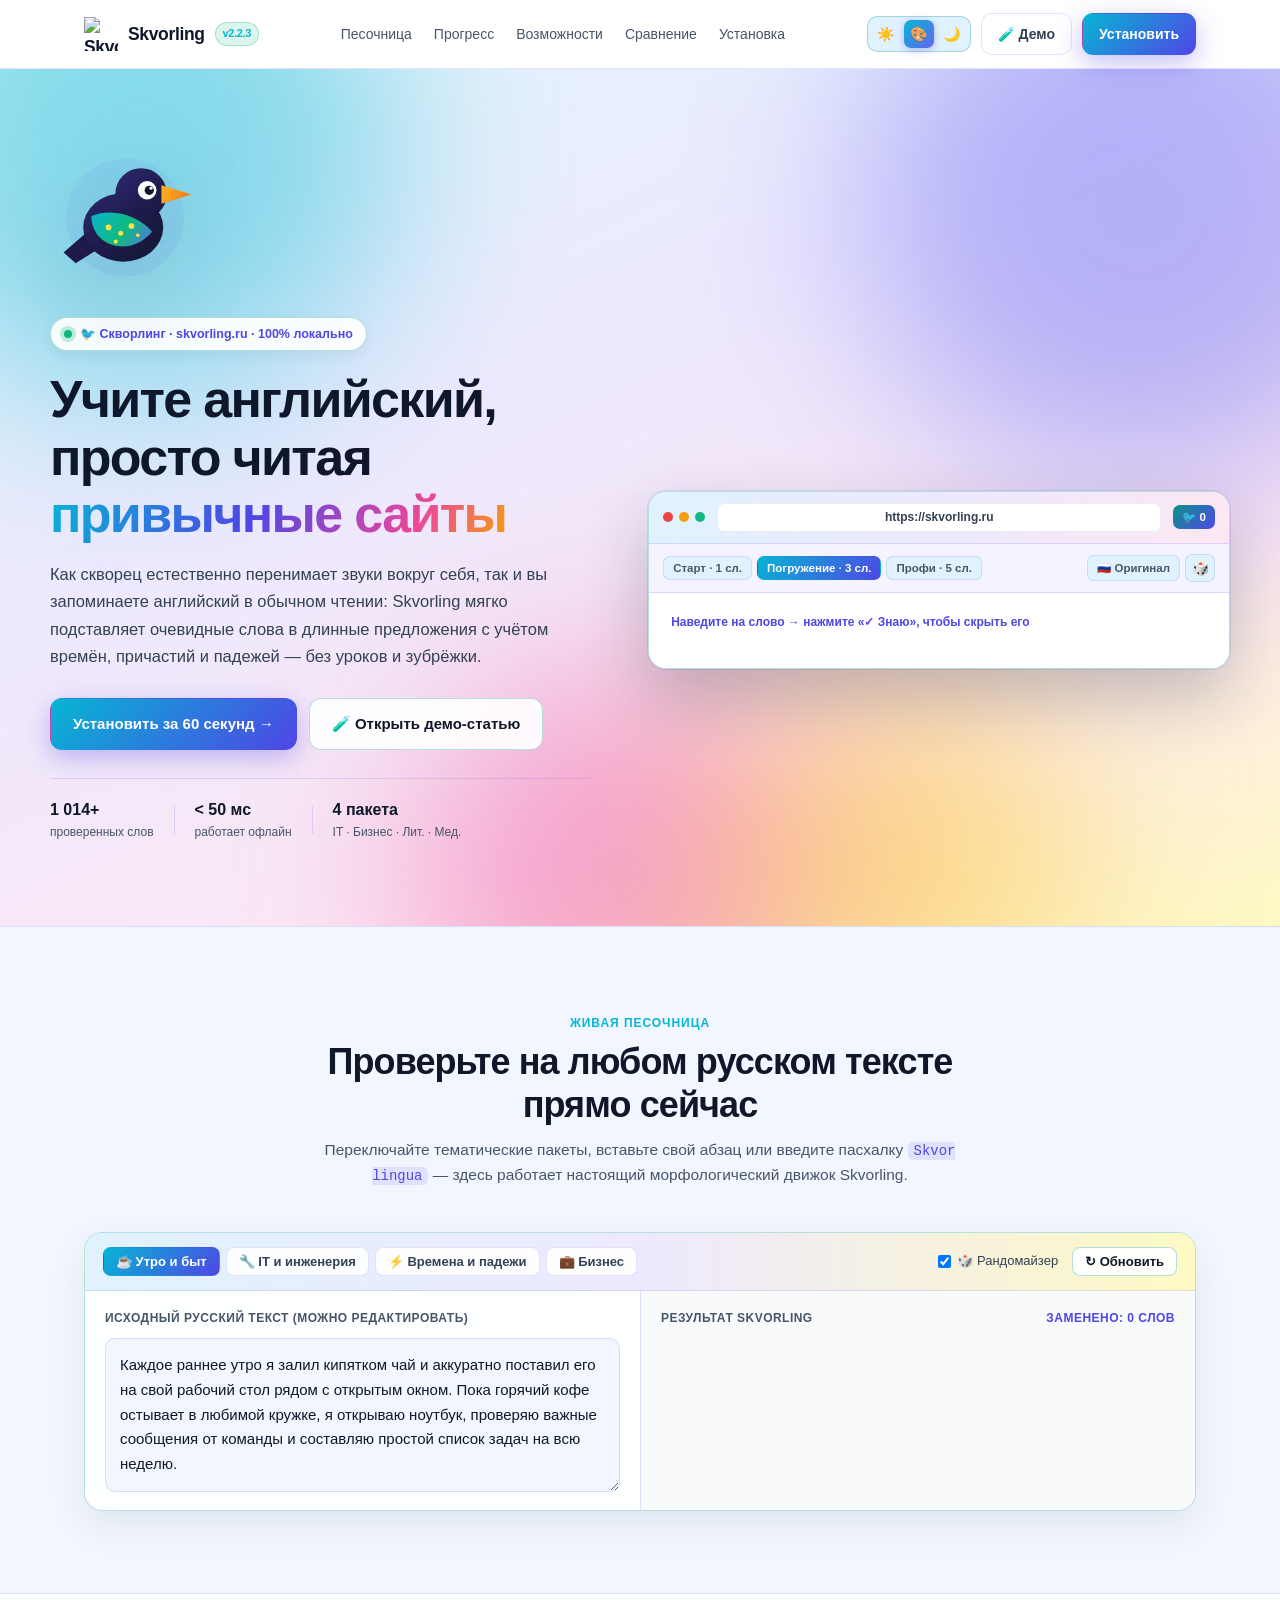
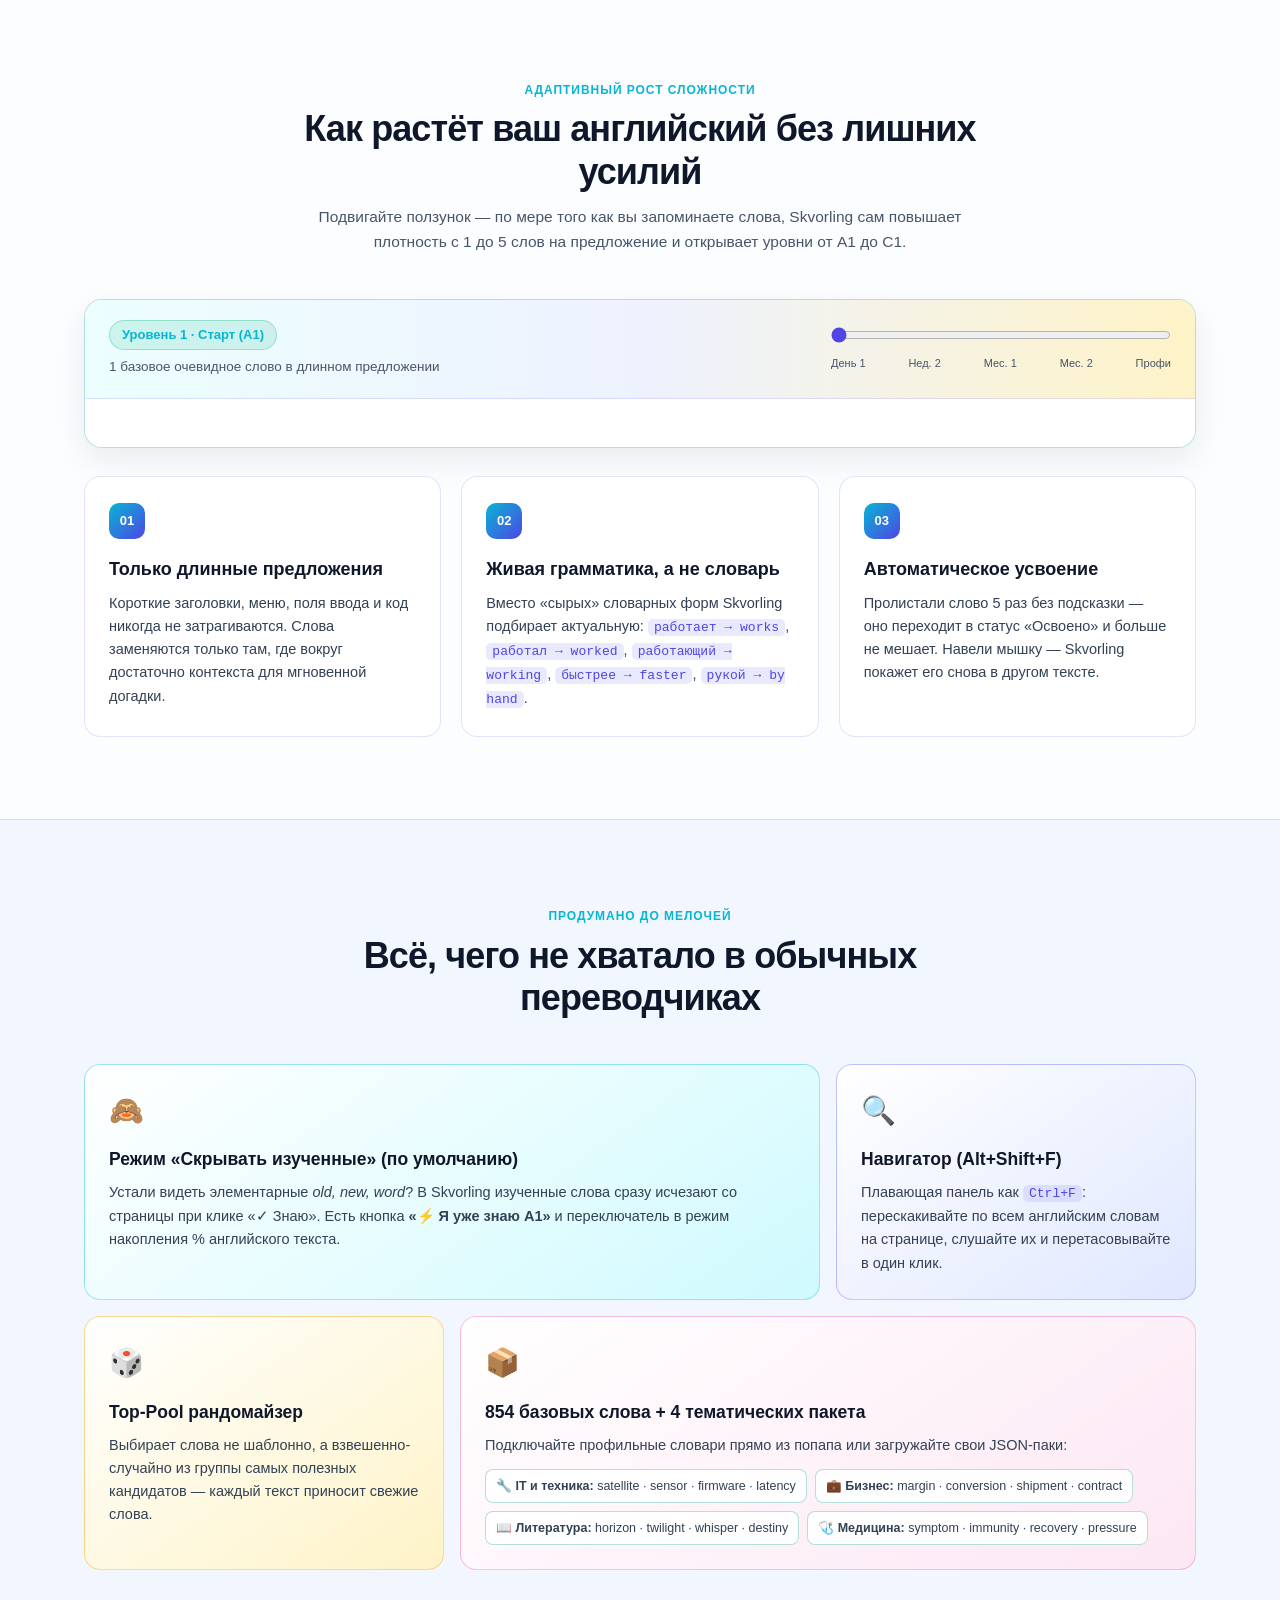
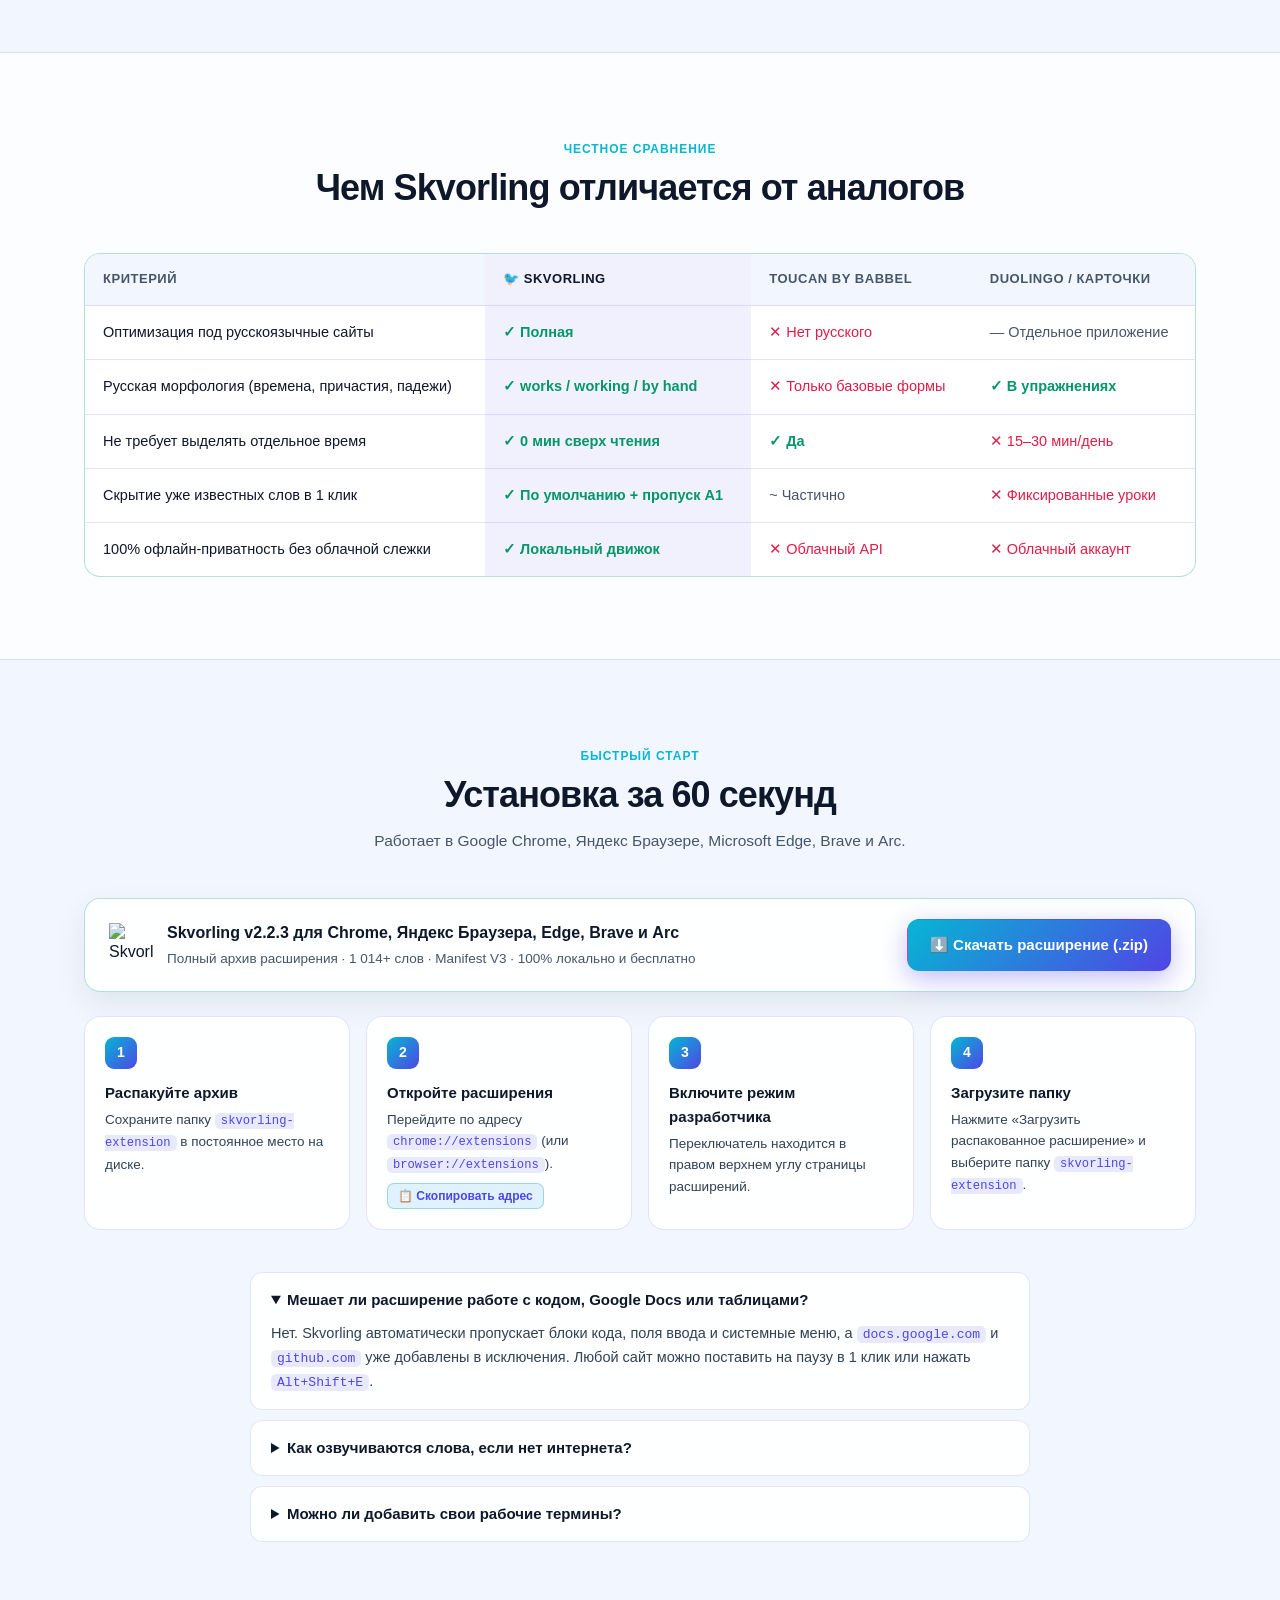
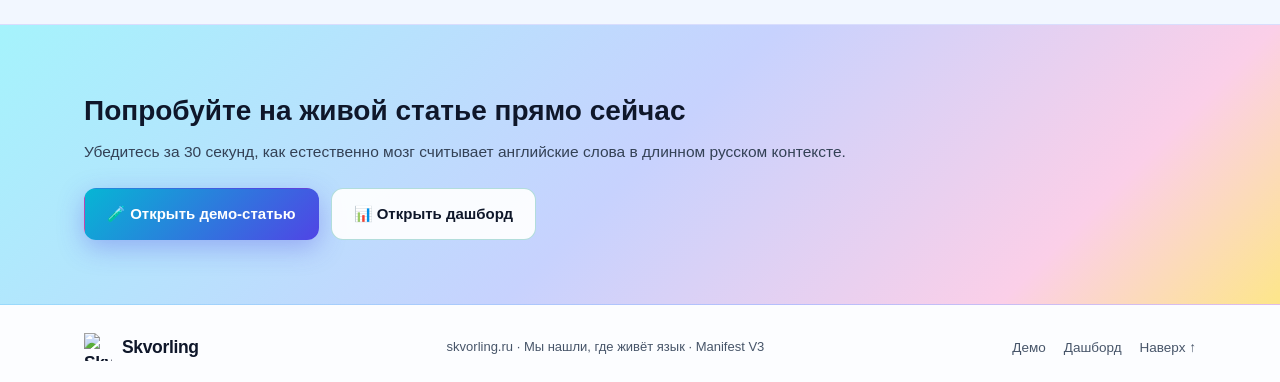
==== index.html @ fb9eb0a4 "Rename landing.html to index.html" ====
<!DOCTYPE html>
<html lang="ru">
<head>
  <meta charset="UTF-8">
  <meta name="viewport" content="width=device-width, initial-scale=1.0">
  <title>Skvorling (Скворлинг) — Пассивный английский прямо в браузере</title>
  <meta name="description" content="Учите английский, просто читая привычные сайты. Умная контекстная подмена слов с учётом русской морфологии, времён и падежей.">
  <link rel="stylesheet" href="landing.css">
</head>
<body data-theme="colorful">
  <!-- Scroll Progress Bar -->
  <div class="scroll-progress" id="scrollProgress"></div>

  <!-- Sticky Glass Navigation -->
  <header class="navbar">
    <div class="nav-inner">
      <a href="#top" class="brand">
        <img src="../icons/icon48.png" alt="Skvorling" class="logo-img" width="34" height="34">
        <span class="brand-text">Skvorling</span>
        <span class="version-pill">v2.2.3</span>
      </a>
      <nav class="nav-links">
        <a href="#playground">Песочница</a>
        <a href="#progression">Прогресс</a>
        <a href="#features">Возможности</a>
        <a href="#compare">Сравнение</a>
        <a href="#install">Установка</a>
      </nav>
      <div class="nav-right">
        <div class="theme-switcher" id="lpThemeSwitcher" title="Переключить тему оформления">
          <button type="button" data-theme="light" title="Светлая тема">☀️</button>
          <button type="button" data-theme="colorful" class="active" title="Красочная тема">🎨</button>
          <button type="button" data-theme="dark" title="Тёмная тема">🌙</button>
        </div>
        <a href="../demo/demo.html" class="btn btn-ghost">🧪 Демо</a>
        <a href="#install" class="btn btn-primary">Установить</a>
      </div>
    </div>
  </header>

  <!-- Hero Section with Ambient Aurora + Giant Interactive Starling Mascot -->
  <section class="hero" id="top">
    <!-- Full-bleed blurred aurora orbs (zero hard box edges on any screen!) -->
    <div class="hero-ambient" aria-hidden="true">
      <div class="orb orb-1"></div>
      <div class="orb orb-2"></div>
      <div class="orb orb-3"></div>
      <div class="orb orb-4"></div>

      
    </div>

    <div class="container hero-container-wide hero-grid">
      <!-- Column 1: Opaque Interactive Starling Mascot -->
      <div class="hero-mascot-col">
        <svg id="heroStarling" class="hero-starling" viewBox="0 0 420 420" fill="none" xmlns="http://www.w3.org/2000/svg">
        <defs>
          <linearGradient id="stBody" x1="80" y1="60" x2="340" y2="360" gradientUnits="userSpaceOnUse">
            <stop offset="0%" stop-color="#312e81"/>
            <stop offset="55%" stop-color="#1e1b4b"/>
            <stop offset="100%" stop-color="#0f172a"/>
          </linearGradient>
          <linearGradient id="stWing" x1="110" y1="180" x2="290" y2="310" gradientUnits="userSpaceOnUse">
            <stop offset="0%" stop-color="#06b6d4"/>
            <stop offset="55%" stop-color="#10b981"/>
            <stop offset="100%" stop-color="#6366f1"/>
          </linearGradient>
          <linearGradient id="stBeak" x1="295" y1="125" x2="395" y2="155" gradientUnits="userSpaceOnUse">
            <stop offset="0%" stop-color="#fbbf24"/>
            <stop offset="100%" stop-color="#f97316"/>
          </linearGradient>
        </defs>
        <!-- Soft glowing perch aura -->
        <circle cx="210" cy="215" r="165" fill="currentColor" opacity="0.06"/>
        <!-- Tail -->
        <path d="M115 245 L38 312 L72 342 L152 292 Z" fill="#1e1b4b"/>
        <!-- Body -->
        <ellipse cx="205" cy="242" rx="112" ry="96" fill="url(#stBody)"/>
        <!-- Head -->
        <circle cx="255" cy="148" r="72" fill="url(#stBody)"/>
        <!-- Iridescent Wing (gently animated) -->
        <g class="st-wing-group">
          <path d="M116 210 C116 296, 224 328, 286 254 C252 214, 182 184, 116 210 Z" fill="url(#stWing)"/>
          <!-- Starling signature golden speckles -->
          <circle cx="164" cy="242" r="8" fill="#fde047"/>
          <circle cx="198" cy="258" r="7" fill="#fde047"/>
          <circle cx="228" cy="238" r="8" fill="#fde047"/>
          <circle cx="184" cy="282" r="6" fill="#fde047"/>
          <circle cx="246" cy="264" r="5" fill="#fde047"/>
        </g>
        <!-- Golden Beak -->
        <path d="M312 124 L396 150 L312 176 Z" fill="url(#stBeak)"/>
        <!-- Expressive Eye (pupil tracks cursor!) -->
        <circle cx="272" cy="138" r="26" fill="#ffffff"/>
        <g id="starlingPupil">
          <circle cx="278" cy="138" r="13" fill="#0f172a"/>
          <circle cx="283" cy="132" r="4.5" fill="#ffffff"/>
        </g>
      </svg>
      </div>

      <div class="hero-copy">
        <div class="eyebrow-pill">
          <span class="pulse-dot"></span>
          <span>🐦 Скворлинг · skvorling.ru · 100% локально</span>
        </div>
        <h1>Учите английский, просто читая <span class="gradient-text">привычные сайты</span></h1>
        <p class="hero-lead">
          Как скворец естественно перенимает звуки вокруг себя, так и вы запоминаете английский в обычном чтении: Skvorling мягко подставляет очевидные слова в длинные предложения с учётом времён, причастий и падежей — без уроков и зубрёжки.
        </p>
        <div class="hero-cta">
          <a href="#install" class="btn btn-primary btn-lg">Установить за 60 секунд →</a>
          <a href="../demo/demo.html" class="btn btn-secondary btn-lg">🧪 Открыть демо-статью</a>
        </div>
        <div class="hero-trust">
          <div class="trust-item"><strong>1 014+</strong><span>проверенных слов</span></div>
          <div class="trust-sep"></div>
          <div class="trust-item"><strong>&lt; 50 мс</strong><span>работает офлайн</span></div>
          <div class="trust-sep"></div>
          <div class="trust-item"><strong>4 пакета</strong><span>IT · Бизнес · Лит. · Мед.</span></div>
        </div>
      </div>

      <!-- 3D Tilt Interactive Browser Mockup -->
      <div class="hero-mockup-stage">
        <div class="browser-window tilt-card" id="heroTiltCard">
          <div class="tilt-sheen"></div>
          <div class="browser-chrome">
            <div class="dots">
              <span class="dot red"></span>
              <span class="dot yellow"></span>
              <span class="dot green"></span>
            </div>
            <a href="https://skvorling.ru" target="_blank" rel="noopener" class="address-bar">https://skvorling.ru</a>
            <div class="chrome-badge">🐦 <span id="heroWordCount">0</span></div>
          </div>

          <div class="browser-toolbar">
            <div class="density-tabs" id="heroDensity">
              <button type="button" class="d-tab" data-density="1" data-cefr="A1">Старт · 1 сл.</button>
              <button type="button" class="d-tab active" data-density="3" data-cefr="B1">Погружение · 3 сл.</button>
              <button type="button" class="d-tab" data-density="5" data-cefr="C1">Профи · 5 сл.</button>
            </div>
            <div class="toolbar-right">
              <button type="button" class="d-tab" id="heroCompareBtn" title="Сравнить с оригинальным русским текстом">🇷🇺 Оригинал</button>
              <button type="button" class="shuffle-btn" id="heroShuffle" title="Перетасовать слова рандомайзером">🎲</button>
            </div>
          </div>

          <div class="browser-body">
            <div class="article-meta">
              <span>Наведите на слово → нажмите «✓ Знаю», чтобы скрыть его</span>
              <button type="button" class="reset-known-btn hidden" id="heroResetKnown">Вернуть скрытые (<span id="heroKnownCount">0</span>)</button>
            </div>
            <div class="article-text" id="heroArticle"></div>
          </div>
        </div>
      </div>
    </div>
  </section>

  <!-- Live Interactive Playground -->
  <section class="section section-alt reveal" id="playground">
    <div class="container">
      <div class="section-head">
        <span class="section-eyebrow">Живая песочница</span>
        <h2>Проверьте на любом русском тексте прямо сейчас</h2>
        <p>Переключайте тематические пакеты, вставьте свой абзац или введите пасхалку <code>Skvor lingua</code> — здесь работает настоящий морфологический движок Skvorling.</p>
      </div>

      <div class="playground-card">
        <div class="pg-controls">
          <div class="pg-presets" id="pgPresets">
            <button type="button" class="pg-tab active" data-preset="morning">☕ Утро и быт</button>
            <button type="button" class="pg-tab" data-preset="tech">🔧 IT и инженерия</button>
            <button type="button" class="pg-tab" data-preset="grammar">⚡ Времена и падежи</button>
            <button type="button" class="pg-tab" data-preset="business">💼 Бизнес</button>
          </div>
          <div class="pg-right">
            <label class="pg-toggle">
              <input type="checkbox" id="pgRandomizer" checked>
              <span>🎲 Рандомайзер</span>
            </label>
            <button type="button" class="btn btn-sm btn-secondary" id="pgRerun">↻ Обновить</button>
          </div>
        </div>

        <div class="pg-split">
          <div class="pg-pane">
            <div class="pane-label">Исходный русский текст (можно редактировать)</div>
            <textarea id="pgInput" class="pg-textarea" rows="5"></textarea>
          </div>
          <div class="pg-pane pg-pane-out">
            <div class="pane-label">
              <span>Результат Skvorling</span>
              <span class="pane-stat" id="pgStat">Заменено: 0 слов</span>
            </div>
            <div id="pgOutput" class="pg-output"></div>
          </div>
        </div>
      </div>
    </div>
  </section>

  <!-- Interactive 5-Stage Progression Simulator -->
  <section class="section reveal" id="progression">
    <div class="container">
      <div class="section-head">
        <span class="section-eyebrow">Адаптивный рост сложности</span>
        <h2>Как растёт ваш английский без лишних усилий</h2>
        <p>Подвигайте ползунок — по мере того как вы запоминаете слова, Skvorling сам повышает плотность с 1 до 5 слов на предложение и открывает уровни от A1 до C1.</p>
      </div>

      <div class="prog-sim">
        <div class="prog-top">
          <div>
            <span class="prog-badge" id="progBadge">Уровень 1 · Старт (A1)</span>
            <p class="prog-desc" id="progDesc">1 базовое очевидное слово в длинном предложении</p>
          </div>
          <div class="prog-slider-wrap">
            <input type="range" id="progSlider" min="1" max="5" step="1" value="1">
            <div class="prog-ticks">
              <span>День 1</span>
              <span>Нед. 2</span>
              <span>Мес. 1</span>
              <span>Мес. 2</span>
              <span>Профи</span>
            </div>
          </div>
        </div>
        <div class="prog-preview" id="progPreview"></div>
      </div>

      <div class="steps-grid">
        <div class="step-card glow-card">
          <div class="step-num">01</div>
          <h3>Только длинные предложения</h3>
          <p>Короткие заголовки, меню, поля ввода и код никогда не затрагиваются. Слова заменяются только там, где вокруг достаточно контекста для мгновенной догадки.</p>
        </div>
        <div class="step-card glow-card">
          <div class="step-num">02</div>
          <h3>Живая грамматика, а не словарь</h3>
          <p>Вместо «сырых» словарных форм Skvorling подбирает актуальную: <code>работает → works</code>, <code>работал → worked</code>, <code>работающий → working</code>, <code>быстрее → faster</code>, <code>рукой → by hand</code>.</p>
        </div>
        <div class="step-card glow-card">
          <div class="step-num">03</div>
          <h3>Автоматическое усвоение</h3>
          <p>Пролистали слово 5 раз без подсказки — оно переходит в статус «Освоено» и больше не мешает. Навели мышку — Skvorling покажет его снова в другом тексте.</p>
        </div>
      </div>
    </div>
  </section>

  <!-- Bento Feature Grid -->
  <section class="section section-alt reveal" id="features">
    <div class="container">
      <div class="section-head">
        <span class="section-eyebrow">Продумано до мелочей</span>
        <h2>Всё, чего не хватало в обычных переводчиках</h2>
      </div>

      <div class="bento-grid">
        <div class="bento-card bento-wide glow-card">
          <div class="bento-icon">🙈</div>
          <h3>Режим «Скрывать изученные» (по умолчанию)</h3>
          <p>Устали видеть элементарные <em>old, new, word</em>? В Skvorling изученные слова сразу исчезают со страницы при клике «✓ Знаю». Есть кнопка <strong>«⚡ Я уже знаю A1»</strong> и переключатель в режим накопления % английского текста.</p>
        </div>
        <div class="bento-card glow-card">
          <div class="bento-icon">🔍</div>
          <h3>Навигатор (Alt+Shift+F)</h3>
          <p>Плавающая панель как <code>Ctrl+F</code>: перескакивайте по всем английским словам на странице, слушайте их и перетасовывайте в один клик.</p>
        </div>
        <div class="bento-card glow-card">
          <div class="bento-icon">🎲</div>
          <h3>Top-Pool рандомайзер</h3>
          <p>Выбирает слова не шаблонно, а взвешенно-случайно из группы самых полезных кандидатов — каждый текст приносит свежие слова.</p>
        </div>
        <div class="bento-card bento-wide glow-card">
          <div class="bento-icon">📦</div>
          <h3>854 базовых слова + 4 тематических пакета</h3>
          <p>Подключайте профильные словари прямо из попапа или загружайте свои JSON-паки:</p>
          <div class="pack-pills">
            <span class="pack-pill"><strong>🔧 IT и техника:</strong> satellite · sensor · firmware · latency</span>
            <span class="pack-pill"><strong>💼 Бизнес:</strong> margin · conversion · shipment · contract</span>
            <span class="pack-pill"><strong>📖 Литература:</strong> horizon · twilight · whisper · destiny</span>
            <span class="pack-pill"><strong>🩺 Медицина:</strong> symptom · immunity · recovery · pressure</span>
          </div>
        </div>
      </div>
    </div>
  </section>

  <!-- Comparison Table -->
  <section class="section reveal" id="compare">
    <div class="container">
      <div class="section-head">
        <span class="section-eyebrow">Честное сравнение</span>
        <h2>Чем Skvorling отличается от аналогов</h2>
      </div>

      <div class="compare-wrap">
        <table class="compare-table">
          <thead>
            <tr>
              <th>Критерий</th>
              <th class="col-highlight">🐦 Skvorling</th>
              <th>Toucan by Babbel</th>
              <th>Duolingo / Карточки</th>
            </tr>
          </thead>
          <tbody>
            <tr>
              <td>Оптимизация под русскоязычные сайты</td>
              <td class="col-highlight"><span class="ok">✓ Полная</span></td>
              <td><span class="no">✕ Нет русского</span></td>
              <td><span class="muted">— Отдельное приложение</span></td>
            </tr>
            <tr>
              <td>Русская морфология (времена, причастия, падежи)</td>
              <td class="col-highlight"><span class="ok">✓ works / working / by hand</span></td>
              <td><span class="no">✕ Только базовые формы</span></td>
              <td><span class="ok">✓ В упражнениях</span></td>
            </tr>
            <tr>
              <td>Не требует выделять отдельное время</td>
              <td class="col-highlight"><span class="ok">✓ 0 мин сверх чтения</span></td>
              <td><span class="ok">✓ Да</span></td>
              <td><span class="no">✕ 15–30 мин/день</span></td>
            </tr>
            <tr>
              <td>Скрытие уже известных слов в 1 клик</td>
              <td class="col-highlight"><span class="ok">✓ По умолчанию + пропуск A1</span></td>
              <td><span class="muted">~ Частично</span></td>
              <td><span class="no">✕ Фиксированные уроки</span></td>
            </tr>
            <tr>
              <td>100% офлайн-приватность без облачной слежки</td>
              <td class="col-highlight"><span class="ok">✓ Локальный движок</span></td>
              <td><span class="no">✕ Облачный API</span></td>
              <td><span class="no">✕ Облачный аккаунт</span></td>
            </tr>
          </tbody>
        </table>
      </div>
    </div>
  </section>

  <!-- 60-second Installation + FAQ -->
  <section class="section section-alt reveal" id="install">
    <div class="container">
      <div class="section-head">
        <span class="section-eyebrow">Быстрый старт</span>
        <h2>Установка за 60 секунд</h2>
        <p>Работает в Google Chrome, Яндекс Браузере, Microsoft Edge, Brave и Arc.</p>
      </div>

      <div class="download-box">
        <div class="download-info">
          <img src="../icons/icon48.png" alt="Skvorling" width="44" height="44" style="display:block;">
          <div>
            <strong>Skvorling v2.2.3 для Chrome, Яндекс Браузера, Edge, Brave и Arc</strong>
            <p>Полный архив расширения · 1 014+ слов · Manifest V3 · 100% локально и бесплатно</p>
          </div>
        </div>
        <a href="./skvorling-extension.zip" download="skvorling-extension.zip" class="btn btn-primary btn-lg">⬇️ Скачать расширение (.zip)</a>
      </div>

      <div class="install-steps">
        <div class="inst-step glow-card">
          <span class="inst-num">1</span>
          <div>
            <strong>Распакуйте архив</strong>
            <p>Сохраните папку <code>skvorling-extension</code> в постоянное место на диске.</p>
          </div>
        </div>
        <div class="inst-step glow-card">
          <span class="inst-num">2</span>
          <div>
            <strong>Откройте расширения</strong>
            <p>Перейдите по адресу <code>chrome://extensions</code> (или <code>browser://extensions</code>).</p>
            <button type="button" class="copy-chip" id="btnCopyExtUrl">📋 Скопировать адрес</button>
          </div>
        </div>
        <div class="inst-step glow-card">
          <span class="inst-num">3</span>
          <div>
            <strong>Включите режим разработчика</strong>
            <p>Переключатель находится в правом верхнем углу страницы расширений.</p>
          </div>
        </div>
        <div class="inst-step glow-card">
          <span class="inst-num">4</span>
          <div>
            <strong>Загрузите папку</strong>
            <p>Нажмите «Загрузить распакованное расширение» и выберите папку <code>skvorling-extension</code>.</p>
          </div>
        </div>
      </div>

      <div class="faq-list">
        <details class="faq-item" open>
          <summary>Мешает ли расширение работе с кодом, Google Docs или таблицами?</summary>
          <p>Нет. Skvorling автоматически пропускает блоки кода, поля ввода и системные меню, а <code>docs.google.com</code> и <code>github.com</code> уже добавлены в исключения. Любой сайт можно поставить на паузу в 1 клик или нажать <code>Alt+Shift+E</code>.</p>
        </details>
        <details class="faq-item">
          <summary>Как озвучиваются слова, если нет интернета?</summary>
          <p>Используется встроенный в браузер синтезатор речи (Web Speech API) с выбором американского (en-US) или британского (en-GB) акцента — работает мгновенно и бесплатно.</p>
        </details>
        <details class="faq-item">
          <summary>Можно ли добавить свои рабочие термины?</summary>
          <p>Да! В дашборде расширения есть вкладка «Мои слова» (с поддержкой русских окончаний) и импорт целых тематических пакетов в формате JSON.</p>
        </details>
      </div>
    </div>
  </section>

  <!-- Final CTA -->
  <section class="cta-banner reveal">
    <div class="container cta-inner">
      <div>
        <h2>Попробуйте на живой статье прямо сейчас</h2>
        <p>Убедитесь за 30 секунд, как естественно мозг считывает английские слова в длинном русском контексте.</p>
      </div>
      <div class="cta-buttons">
        <a href="../demo/demo.html" class="btn btn-primary btn-lg">🧪 Открыть демо-статью</a>
        <a href="../dashboard/dashboard.html" class="btn btn-secondary btn-lg">📊 Открыть дашборд</a>
      </div>
    </div>
  </section>

  <footer class="footer">
    <div class="container footer-inner">
      <a href="https://skvorling.ru" target="_blank" rel="noopener" class="brand">
        <img src="../icons/icon48.png" alt="Skvorling" class="logo-img" width="28" height="28">
        <span class="brand-text">Skvorling</span>
      </a>
      <div class="footer-note">skvorling.ru · Мы нашли, где живёт язык · Manifest V3</div>
      <div class="footer-links">
        <a href="../demo/demo.html">Демо</a>
        <a href="../dashboard/dashboard.html">Дашборд</a>
        <a href="#top">Наверх ↑</a>
      </div>
    </div>
  </footer>

  <!-- Interactive Floating Tooltip -->
  <div id="lpTooltip" class="lp-tooltip" role="tooltip" hidden></div>

  <script src="../src/dictionary.js"></script>
  <script src="../src/packs.js"></script>
  <script src="../src/nlp.js"></script>
  <script src="../src/storage.js"></script>
  <script src="landing.js"></script>
</body>
</html>
---- landing.css ----
/* ==================== BASE / DARK THEME TOKENS ==================== */
:root {
  --bg: #060913;
  --bg-alt: #0b1121;
  --surface: #11192e;
  --surface-2: #18233f;
  --border: rgba(148, 163, 184, 0.16);
  --border-strong: rgba(148, 163, 184, 0.28);
  --text: #f8fafc;
  --text-soft: #cbd5e1;
  --muted: #94a3b8;
  --accent: #6366f1;
  --accent-2: #10b981;
  --accent-3: #f59e0b;
  --glow-rgb: 99, 102, 241;
  --starling-opacity: 0.16;
}

/* ==================== PASSIVE CALM LIGHT THEME ==================== */
body[data-theme="light"] {
  --bg: #ffffff;
  --bg-alt: #f8fafc;
  --surface: #ffffff;
  --surface-2: #f1f5f9;
  --border: rgba(15, 23, 42, 0.09);
  --border-strong: rgba(15, 23, 42, 0.16);
  --text: #0f172a;
  --text-soft: #475569;
  --muted: #64748b;
  --accent: #334155;
  --accent-2: #0f766e;
  --accent-3: #64748b;
  --glow-rgb: 100, 116, 139;
  --starling-opacity: 0.07;
}

/* ==================== VIBRANT COLORFUL STARLING THEME ==================== */
body[data-theme="colorful"] {
  --bg: #fcfdff;
  --bg-alt: #f2f7ff;
  --surface: rgba(255, 255, 255, 0.92);
  --surface-2: #e0f2fe;
  --border: rgba(99, 102, 241, 0.18);
  --border-strong: rgba(13, 148, 136, 0.30);
  --text: #0f172a;
  --text-soft: #334155;
  --muted: #475569;
  --accent: #4f46e5;
  --accent-2: #06b6d4;
  --accent-3: #f59e0b;
  --glow-rgb: 6, 182, 212;
  --starling-opacity: 0.15;
}

* { box-sizing: border-box; margin: 0; padding: 0; }
html { scroll-behavior: smooth; }

body {
  font-family: -apple-system, BlinkMacSystemFont, "Segoe UI", Roboto, Inter, Helvetica, Arial, sans-serif;
  background: var(--bg);
  color: var(--text);
  line-height: 1.6;
  font-size: 16px;
  -webkit-font-smoothing: antialiased;
  overflow-x: hidden;
  transition: background-color 0.3s ease, color 0.3s ease;
}

.container {
  max-width: 1160px;
  margin: 0 auto;
  padding: 0 24px;
}

/* Top Scroll Progress Bar */
.scroll-progress {
  position: fixed;
  top: 0;
  left: 0;
  height: 3px;
  width: 0%;
  z-index: 200;
  background: linear-gradient(90deg, #06b6d4, #6366f1, #ec4899, #f59e0b);
  transition: width 0.08s linear;
}
body[data-theme="light"] .scroll-progress { background: #334155; }

/* Navbar */
.navbar {
  position: sticky;
  top: 0;
  z-index: 100;
  background: rgba(6, 9, 19, 0.80);
  backdrop-filter: blur(16px);
  border-bottom: 1px solid var(--border);
  transition: background-color 0.3s ease;
}
body[data-theme="light"] .navbar { background: rgba(255, 255, 255, 0.92); }
body[data-theme="colorful"] .navbar { background: rgba(255, 255, 255, 0.84); }

.nav-inner {
  max-width: 1160px;
  margin: 0 auto;
  padding: 13px 24px;
  display: flex;
  align-items: center;
  justify-content: space-between;
  gap: 16px;
}

.brand {
  display: inline-flex;
  align-items: center;
  gap: 10px;
  text-decoration: none;
  color: var(--text);
  font-weight: 800;
  font-size: 17.5px;
  letter-spacing: -0.02em;
}

.logo-img {
  border-radius: 9px;
  display: block;
  box-shadow: 0 4px 14px rgba(13, 148, 136, 0.3);
  transition: transform 0.25s cubic-bezier(0.34, 1.56, 0.64, 1);
}
.brand:hover .logo-img { transform: rotate(-8deg) scale(1.08); }

.version-pill {
  font-size: 11px;
  font-weight: 700;
  color: var(--accent-2);
  background: rgba(16, 185, 129, 0.14);
  border: 1px solid rgba(16, 185, 129, 0.3);
  padding: 2px 7px;
  border-radius: 999px;
}
body[data-theme="light"] .version-pill { background: #f1f5f9; border-color: #cbd5e1; color: #475569; }

.nav-links { display: flex; align-items: center; gap: 22px; }
.nav-links a {
  color: var(--muted);
  text-decoration: none;
  font-size: 14px;
  font-weight: 500;
  transition: color 0.15s;
}
.nav-links a:hover { color: var(--text); }

.nav-right { display: flex; align-items: center; gap: 10px; }

.theme-switcher {
  display: inline-flex;
  gap: 3px;
  padding: 3px;
  background: var(--surface-2);
  border: 1px solid var(--border-strong);
  border-radius: 10px;
}
.theme-switcher button {
  background: transparent;
  border: none;
  border-radius: 7px;
  width: 30px;
  height: 28px;
  cursor: pointer;
  font-size: 14px;
  transition: transform 0.15s, background 0.15s;
}
.theme-switcher button:hover { transform: scale(1.1); }
.theme-switcher button.active {
  background: var(--accent);
  box-shadow: 0 2px 8px rgba(79, 70, 229, 0.35);
}
body[data-theme="colorful"] .theme-switcher button.active {
  background: linear-gradient(135deg, #06b6d4, #6366f1);
}

/* Buttons */
.btn {
  display: inline-flex;
  align-items: center;
  justify-content: center;
  gap: 8px;
  text-decoration: none;
  border-radius: 11px;
  padding: 9px 16px;
  font-size: 14px;
  font-weight: 600;
  cursor: pointer;
  border: 1px solid transparent;
  transition: transform 0.16s ease, box-shadow 0.2s ease, background 0.2s ease, border-color 0.2s ease;
}
.btn:hover { transform: translateY(-2px); }
.btn:active { transform: translateY(0); }

.btn-primary {
  background: linear-gradient(135deg, #6366f1, #4f46e5);
  color: #fff;
  box-shadow: 0 6px 20px rgba(99, 102, 241, 0.32);
}
body[data-theme="colorful"] .btn-primary {
  background: linear-gradient(135deg, #06b6d4 0%, #4f46e5 55%, #ec4899 100%);
  background-size: 180% 180%;
  box-shadow: 0 8px 26px rgba(79, 70, 229, 0.34);
}
body[data-theme="colorful"] .btn-primary:hover { background-position: 100% 0; }
body[data-theme="light"] .btn-primary {
  background: #0f172a;
  box-shadow: 0 4px 12px rgba(15, 23, 42, 0.14);
}

.btn-secondary {
  background: var(--surface);
  color: var(--text);
  border-color: var(--border-strong);
}
.btn-secondary:hover { border-color: var(--accent); }

.btn-ghost {
  background: transparent;
  color: var(--text-soft);
  border-color: var(--border);
}
.btn-ghost:hover { border-color: var(--border-strong); color: var(--text); }

.btn-lg { padding: 13px 22px; font-size: 15px; border-radius: 12px; }
.btn-sm { padding: 6px 12px; font-size: 13px; border-radius: 8px; }

/* ==================== HERO + FULL-BLEED AMBIENT + GIANT STARLING ==================== */
.hero {
  position: relative;
  padding: 74px 0 92px;
  overflow: hidden;
}

body[data-theme="colorful"] .hero {
  background: linear-gradient(155deg, #e0f7fa 0%, #ede9fe 38%, #fce7f3 72%, #fef9c3 100%);
}
body[data-theme="light"] .hero {
  background: linear-gradient(180deg, #ffffff 0%, #f8fafc 100%);
}

.hero-ambient {
  position: absolute;
  inset: 0;
  overflow: hidden;
  pointer-events: none;
}

/* Blurred organic aurora orbs — zero hard rectangular edges! */
.orb {
  position: absolute;
  border-radius: 50%;
  filter: blur(90px);
  opacity: 0.45;
  animation: orbFloat 14s ease-in-out infinite alternate;
}
.orb-1 { width: 520px; height: 520px; top: -180px; left: -120px; background: #06b6d4; }
.orb-2 { width: 560px; height: 560px; top: -140px; right: -140px; background: #6366f1; animation-delay: -4s; }
.orb-3 { width: 420px; height: 420px; bottom: -160px; left: 32%; background: #ec4899; opacity: 0.28; animation-delay: -8s; }
.orb-4 { width: 380px; height: 380px; bottom: -120px; right: 15%; background: #fbbf24; opacity: 0.30; animation-delay: -2s; }

body[data-theme="dark"] .orb { opacity: 0.22; }
body[data-theme="light"] .orb { opacity: 0.05; }
body[data-theme="colorful"] .orb { opacity: 0.42; }

@keyframes orbFloat {
  0% { transform: translate(0, 0) scale(1); }
  100% { transform: translate(32px, 24px) scale(1.08); }
}

/* Giant Background Starling Mascot */
.hero-starling {
  position: absolute;
  width: clamp(320px, 38vw, 520px);
  height: auto;
  left: 34%;
  top: 6%;
  opacity: var(--starling-opacity);
  color: var(--accent);
  transform-origin: center;
  transition: transform 0.22s ease-out;
  filter: drop-shadow(0 24px 48px rgba(15, 23, 42, 0.14));
}

.st-wing-group {
  transform-origin: 180px 235px;
  animation: wingBreath 4.2s ease-in-out infinite;
}

@keyframes wingBreath {
  0%, 100% { transform: rotate(0deg) translateY(0px); }
  50% { transform: rotate(-3.5deg) translateY(-4px); }
}

/* Floating parallax word chips */
.float-chip {
  position: absolute;
  font-size: 12px;
  font-weight: 700;
  padding: 5px 11px;
  border-radius: 999px;
  background: var(--surface);
  color: var(--accent);
  border: 1px solid var(--border-strong);
  box-shadow: 0 8px 20px rgba(15, 23, 42, 0.08);
  opacity: 0.72;
  transition: transform 0.15s ease-out;
}
body[data-theme="light"] .float-chip { opacity: 0.45; }
.fc-1 { top: 14%; left: 6%; }
.fc-2 { bottom: 14%; left: 42%; }
.fc-3 { top: 10%; right: 6%; }
.fc-4 { bottom: 12%; right: 12%; }

.hero-grid {
  position: relative;
  z-index: 2;
  display: grid;
  grid-template-columns: 1.02fr 0.98fr;
  gap: 44px;
  align-items: center;
}

.eyebrow-pill {
  display: inline-flex;
  align-items: center;
  gap: 8px;
  font-size: 12.5px;
  font-weight: 700;
  color: var(--accent);
  background: var(--surface);
  border: 1px solid var(--border-strong);
  padding: 6px 13px;
  border-radius: 999px;
  margin-bottom: 20px;
  box-shadow: 0 4px 14px rgba(15, 23, 42, 0.06);
}

.pulse-dot {
  width: 8px;
  height: 8px;
  border-radius: 50%;
  background: #10b981;
  box-shadow: 0 0 0 4px rgba(16, 185, 129, 0.25);
}

.hero h1 {
  font-size: clamp(34px, 4.3vw, 52px);
  line-height: 1.1;
  font-weight: 850;
  letter-spacing: -0.032em;
  margin-bottom: 18px;
}

.gradient-text {
  background: linear-gradient(120deg, #818cf8, #34d399);
  -webkit-background-clip: text;
  background-clip: text;
  color: transparent;
}
body[data-theme="colorful"] .gradient-text {
  background: linear-gradient(115deg, #06b6d4 0%, #4f46e5 45%, #ec4899 80%, #f59e0b 100%);
  -webkit-background-clip: text;
  background-clip: text;
  color: transparent;
}
body[data-theme="light"] .gradient-text {
  background: linear-gradient(120deg, #0f172a, #0f766e);
  -webkit-background-clip: text;
  background-clip: text;
  color: transparent;
}

.hero-lead {
  font-size: 16.5px;
  color: var(--text-soft);
  line-height: 1.66;
  margin-bottom: 28px;
  max-width: 530px;
}

.hero-cta { display: flex; gap: 12px; flex-wrap: wrap; margin-bottom: 28px; }

.hero-trust {
  display: flex;
  align-items: center;
  gap: 20px;
  padding-top: 18px;
  border-top: 1px solid var(--border);
}
.trust-item { display: flex; flex-direction: column; }
.trust-item strong { font-size: 16px; color: var(--text); }
.trust-item span { font-size: 12px; color: var(--muted); }
.trust-sep { width: 1px; height: 28px; background: var(--border); }

/* ==================== 3D TILT BROWSER MOCKUP ==================== */
.hero-mockup-stage {
  perspective: 1200px;
}

.browser-window {
  position: relative;
  background: var(--surface);
  border: 1px solid var(--border-strong);
  border-radius: 18px;
  overflow: hidden;
  box-shadow: 0 28px 68px rgba(15, 23, 42, 0.24), 0 0 0 1px rgba(99, 102, 241, 0.14);
  transform-style: preserve-3d;
  transition: transform 0.18s ease-out, box-shadow 0.25s ease;
}

.tilt-sheen {
  position: absolute;
  inset: 0;
  pointer-events: none;
  z-index: 10;
  background: radial-gradient(circle 340px at var(--mx, 50%) var(--my, 50%), rgba(255, 255, 255, 0.16), transparent 65%);
  opacity: 0;
  transition: opacity 0.25s ease;
}
.browser-window:hover .tilt-sheen { opacity: 1; }

.browser-chrome {
  background: #0b1120;
  padding: 11px 14px;
  display: flex;
  align-items: center;
  justify-content: space-between;
  gap: 12px;
  border-bottom: 1px solid var(--border);
}
body[data-theme="light"] .browser-chrome { background: #f1f5f9; }
body[data-theme="colorful"] .browser-chrome { background: linear-gradient(90deg, #e0f2fe, #ede9fe, #fce7f3); }

.dots { display: flex; gap: 6px; }
.dot { width: 10px; height: 10px; border-radius: 50%; }
.dot.red { background: #ef4444; }
.dot.yellow { background: #f59e0b; }
.dot.green { background: #10b981; }

.address-bar {
  flex: 1;
  text-align: center;
  font-size: 12px;
  font-weight: 600;
  color: var(--muted);
  text-decoration: none;
  background: rgba(30, 41, 59, 0.7);
  padding: 4px 12px;
  border-radius: 7px;
  white-space: nowrap;
  overflow: hidden;
  text-overflow: ellipsis;
}
body[data-theme="light"] .address-bar,
body[data-theme="colorful"] .address-bar { background: #ffffff; color: #334155; border: 1px solid rgba(15,23,42,0.08); }

.chrome-badge {
  font-size: 11.5px;
  font-weight: 700;
  color: #fff;
  background: linear-gradient(135deg, #0d9488, #4f46e5);
  padding: 3px 9px;
  border-radius: 7px;
}

.browser-toolbar {
  background: rgba(17, 25, 46, 0.92);
  padding: 10px 14px;
  border-bottom: 1px solid var(--border);
  display: flex;
  align-items: center;
  justify-content: space-between;
  gap: 8px;
  flex-wrap: wrap;
}
body[data-theme="light"] .browser-toolbar { background: #f8fafc; }
body[data-theme="colorful"] .browser-toolbar { background: #f5f3ff; }

.density-tabs, .toolbar-right { display: flex; gap: 5px; flex-wrap: wrap; align-items: center; }

.d-tab {
  background: var(--surface-2);
  border: 1px solid var(--border);
  color: var(--muted);
  font-size: 11.5px;
  font-weight: 600;
  padding: 5px 9px;
  border-radius: 7px;
  cursor: pointer;
  transition: 0.15s;
}
.d-tab.active { background: var(--accent); border-color: transparent; color: #fff; }
body[data-theme="colorful"] .d-tab.active { background: linear-gradient(135deg, #06b6d4, #4f46e5); }

.shuffle-btn {
  background: var(--surface-2);
  border: 1px solid var(--border);
  color: var(--text);
  border-radius: 7px;
  width: 30px;
  height: 28px;
  cursor: pointer;
  font-size: 14px;
  transition: transform 0.2s;
}
.shuffle-btn:hover { transform: rotate(25deg); border-color: var(--accent); }

.browser-body {
  padding: 20px 22px 24px;
  background: #ffffff;
  color: #0f172a;
}

.article-meta {
  display: flex;
  justify-content: space-between;
  align-items: center;
  gap: 8px;
  flex-wrap: wrap;
  font-size: 12px;
  font-weight: 600;
  color: #4f46e5;
  margin-bottom: 12px;
}
body[data-theme="light"] .article-meta { color: #475569; }

.reset-known-btn {
  background: rgba(16, 185, 129, 0.14);
  border: 1px solid rgba(16, 185, 129, 0.35);
  color: #047857;
  font-size: 11.5px;
  font-weight: 700;
  padding: 3px 9px;
  border-radius: 6px;
  cursor: pointer;
}
.reset-known-btn.hidden { display: none; }

.article-text { font-size: 15.8px; line-height: 1.76; color: #1e293b; }
.article-text p { margin-bottom: 12px; }
.article-text p:last-child { margin-bottom: 0; }

/* Highlighted Words inside Landing */
.lp-word {
  color: #312e81;
  background: rgba(99, 102, 241, 0.12);
  border-bottom: 1.8px dotted #4f46e5;
  border-radius: 4px;
  padding: 0 4px;
  font-weight: 600;
  cursor: pointer;
  transition: background 0.15s ease, transform 0.15s ease;
}
body[data-theme="colorful"] .lp-word {
  color: #0f766e;
  background: linear-gradient(120deg, rgba(6, 182, 212, 0.16), rgba(99, 102, 241, 0.14));
  border-bottom-color: #0d9488;
}
.lp-word:hover { background: rgba(99, 102, 241, 0.24); border-bottom-style: solid; }

/* ==================== SECTIONS + SCROLL REVEAL ==================== */
.section { padding: 82px 0; }
.section-alt {
  background: var(--bg-alt);
  border-top: 1px solid var(--border);
  border-bottom: 1px solid var(--border);
}

.reveal {
  opacity: 0;
  transform: translateY(24px);
  transition: opacity 0.6s cubic-bezier(0.22, 1, 0.36, 1), transform 0.6s cubic-bezier(0.22, 1, 0.36, 1);
}
.reveal.is-visible { opacity: 1; transform: translateY(0); }

.section-head { text-align: center; max-width: 680px; margin: 0 auto 44px; }
.section-eyebrow {
  display: inline-block;
  font-size: 12px;
  font-weight: 800;
  text-transform: uppercase;
  letter-spacing: 0.08em;
  color: var(--accent-2);
  margin-bottom: 8px;
}
.section-head h2 {
  font-size: clamp(26px, 3vw, 36px);
  line-height: 1.18;
  font-weight: 850;
  letter-spacing: -0.025em;
  margin-bottom: 12px;
}
.section-head p { color: var(--muted); font-size: 15.5px; }

/* Cursor-tracking Glow Cards */
.glow-card {
  position: relative;
  overflow: hidden;
  transition: transform 0.22s ease, border-color 0.22s ease, box-shadow 0.22s ease;
}
.glow-card::before {
  content: "";
  position: absolute;
  inset: 0;
  background: radial-gradient(circle 220px at var(--mx, 50%) var(--my, 50%), rgba(var(--glow-rgb), 0.16), transparent 70%);
  opacity: 0;
  transition: opacity 0.25s ease;
  pointer-events: none;
}
.glow-card:hover::before { opacity: 1; }
.glow-card:hover {
  transform: translateY(-4px);
  border-color: var(--accent);
  box-shadow: 0 18px 40px rgba(15, 23, 42, 0.12);
}

/* Playground */
.playground-card {
  background: var(--surface);
  border: 1px solid var(--border-strong);
  border-radius: 18px;
  overflow: hidden;
  box-shadow: 0 14px 36px rgba(15, 23, 42, 0.08);
}
.pg-controls {
  padding: 14px 18px;
  background: #0b1120;
  border-bottom: 1px solid var(--border);
  display: flex;
  align-items: center;
  justify-content: space-between;
  flex-wrap: wrap;
  gap: 12px;
}
body[data-theme="light"] .pg-controls { background: #f8fafc; }
body[data-theme="colorful"] .pg-controls { background: linear-gradient(90deg, #e0f2fe, #ede9fe, #fef9c3); }

.pg-presets { display: flex; gap: 6px; flex-wrap: wrap; }
.pg-tab {
  background: var(--surface);
  border: 1px solid var(--border);
  color: var(--text-soft);
  padding: 6px 12px;
  border-radius: 8px;
  font-size: 13px;
  font-weight: 600;
  cursor: pointer;
}
.pg-tab.active { background: var(--accent); border-color: transparent; color: #fff; }
body[data-theme="colorful"] .pg-tab.active { background: linear-gradient(135deg, #06b6d4, #4f46e5); }

.pg-right { display: flex; align-items: center; gap: 14px; }
.pg-toggle { display: flex; align-items: center; gap: 6px; font-size: 13px; color: var(--text-soft); cursor: pointer; }
.pg-split { display: grid; grid-template-columns: 1fr 1fr; }
.pg-pane { padding: 18px 20px; display: flex; flex-direction: column; gap: 10px; }
.pg-pane-out { background: #f8fafc; color: #0f172a; border-left: 1px solid var(--border); }
.pane-label { display: flex; justify-content: space-between; font-size: 12px; font-weight: 700; text-transform: uppercase; letter-spacing: 0.04em; color: var(--muted); }
.pg-pane-out .pane-label { color: #475569; }
.pane-stat { color: var(--accent); }
.pg-textarea {
  width: 100%;
  flex: 1;
  min-height: 140px;
  background: var(--bg-alt);
  border: 1px solid var(--border);
  border-radius: 10px;
  color: var(--text);
  padding: 14px;
  font-family: inherit;
  font-size: 15px;
  line-height: 1.65;
  resize: vertical;
}
.pg-output { font-size: 16px; line-height: 1.8; color: #1e293b; min-height: 140px; }

.easter-egg {
  background: linear-gradient(135deg, #fef9c3, #ccfbf1);
  color: #0f172a;
  border: 1.5px solid #14b8a6;
  border-radius: 12px;
  padding: 14px 16px;
  font-weight: 700;
}

/* Progression Simulator */
.prog-sim {
  background: var(--surface);
  border: 1px solid var(--border-strong);
  border-radius: 18px;
  overflow: hidden;
  box-shadow: 0 12px 32px rgba(15, 23, 42, 0.08);
}
.prog-top {
  padding: 20px 24px;
  background: #0b1120;
  border-bottom: 1px solid var(--border);
  display: flex;
  align-items: center;
  justify-content: space-between;
  gap: 24px;
  flex-wrap: wrap;
}
body[data-theme="light"] .prog-top { background: #f8fafc; }
body[data-theme="colorful"] .prog-top { background: linear-gradient(90deg, #ecfeff, #eef2ff, #fef3c7); }

.prog-badge {
  display: inline-block;
  font-size: 13px;
  font-weight: 800;
  color: var(--accent-2);
  background: rgba(16, 185, 129, 0.14);
  border: 1px solid rgba(16, 185, 129, 0.32);
  padding: 4px 12px;
  border-radius: 999px;
  margin-bottom: 6px;
}
.prog-desc { font-size: 13.5px; color: var(--muted); }
.prog-slider-wrap { min-width: 280px; flex: 0 1 340px; }
.prog-slider-wrap input[type="range"] { width: 100%; accent-color: var(--accent); cursor: pointer; }
.prog-ticks { display: flex; justify-content: space-between; font-size: 11px; color: var(--muted); margin-top: 4px; }
.prog-preview { padding: 24px 28px; background: #ffffff; color: #1e293b; font-size: 17px; line-height: 1.85; }

/* Steps & Bento */
.steps-grid { display: grid; grid-template-columns: repeat(3, 1fr); gap: 20px; margin-top: 28px; }
.step-card { background: var(--surface); border: 1px solid var(--border); border-radius: 16px; padding: 26px 24px; }
.step-num {
  font-size: 13px;
  font-weight: 800;
  color: #fff;
  background: linear-gradient(135deg, #06b6d4, #4f46e5);
  width: 36px;
  height: 36px;
  border-radius: 10px;
  display: flex;
  align-items: center;
  justify-content: center;
  margin-bottom: 16px;
}
body[data-theme="light"] .step-num { background: #0f172a; }
.step-card h3 { font-size: 18px; margin-bottom: 8px; }
.step-card p { font-size: 14.5px; color: var(--text-soft); }

code {
  background: rgba(99, 102, 241, 0.14);
  color: var(--accent);
  padding: 1px 6px;
  border-radius: 5px;
  font-size: 0.9em;
}

.bento-grid { display: grid; grid-template-columns: repeat(3, 1fr); gap: 16px; }
.bento-card { background: var(--surface); border: 1px solid var(--border); border-radius: 16px; padding: 24px; }
.bento-wide { grid-column: span 2; }
.bento-icon { font-size: 28px; margin-bottom: 12px; }
.bento-card h3 { font-size: 17.5px; margin-bottom: 8px; }
.bento-card p { font-size: 14.5px; color: var(--text-soft); }

/* Extra joyful card tints in Colorful theme */
body[data-theme="colorful"] .bento-card:nth-child(1) { background: linear-gradient(145deg, #ffffff, #cffafe); border-color: rgba(6, 182, 212, 0.35); }
body[data-theme="colorful"] .bento-card:nth-child(2) { background: linear-gradient(145deg, #ffffff, #e0e7ff); border-color: rgba(99, 102, 241, 0.35); }
body[data-theme="colorful"] .bento-card:nth-child(3) { background: linear-gradient(145deg, #ffffff, #fef3c7); border-color: rgba(245, 158, 11, 0.38); }
body[data-theme="colorful"] .bento-card:nth-child(4) { background: linear-gradient(145deg, #ffffff, #fce7f3); border-color: rgba(236, 72, 153, 0.32); }

.pack-pills { display: flex; flex-wrap: wrap; gap: 8px; margin-top: 12px; }
.pack-pill {
  font-size: 12.5px;
  color: var(--text-soft);
  background: var(--surface);
  border: 1px solid var(--border-strong);
  padding: 6px 10px;
  border-radius: 8px;
}

/* Comparison */
.compare-wrap { background: var(--surface); border: 1px solid var(--border-strong); border-radius: 16px; overflow-x: auto; }
.compare-table { width: 100%; border-collapse: collapse; font-size: 14.5px; }
.compare-table th, .compare-table td { padding: 15px 18px; text-align: left; border-bottom: 1px solid var(--border); }
.compare-table th { background: var(--bg-alt); color: var(--muted); font-size: 13px; text-transform: uppercase; letter-spacing: 0.04em; }
.compare-table .col-highlight { background: rgba(99, 102, 241, 0.09); color: var(--text); font-weight: 600; }
.compare-table tbody tr:last-child td { border-bottom: none; }
.ok { color: #059669; font-weight: 700; }
body[data-theme="dark"] .ok { color: #6ee7b7; }
.no { color: #e11d48; }
body[data-theme="dark"] .no { color: #fda4af; }
.muted { color: var(--muted); }

/* Install & FAQ */
.install-steps { display: grid; grid-template-columns: repeat(4, 1fr); gap: 16px; margin-bottom: 42px; }
.inst-step { background: var(--surface); border: 1px solid var(--border); border-radius: 16px; padding: 20px; display: flex; flex-direction: column; gap: 12px; }
.inst-num {
  width: 32px;
  height: 32px;
  border-radius: 9px;
  background: linear-gradient(135deg, #06b6d4, #4f46e5);
  color: #fff;
  font-weight: 800;
  display: inline-flex;
  align-items: center;
  justify-content: center;
  font-size: 14px;
}
body[data-theme="light"] .inst-num { background: #0f172a; }
.inst-step strong { display: block; margin-bottom: 4px; font-size: 15px; }
.inst-step p { font-size: 13.5px; color: var(--text-soft); }
.copy-chip {
  margin-top: 8px;
  background: var(--surface-2);
  border: 1px solid var(--border-strong);
  color: var(--accent);
  font-size: 12px;
  font-weight: 600;
  padding: 5px 10px;
  border-radius: 7px;
  cursor: pointer;
}

.faq-list { max-width: 780px; margin: 0 auto; display: flex; flex-direction: column; gap: 10px; }
.faq-item { background: var(--surface); border: 1px solid var(--border); border-radius: 12px; padding: 15px 20px; }
.faq-item summary { font-weight: 700; cursor: pointer; font-size: 15px; }
.faq-item p { margin-top: 10px; font-size: 14.5px; color: var(--text-soft); }

/* CTA Banner */
.cta-banner {
  padding: 64px 0;
  background: linear-gradient(135deg, rgba(99, 102, 241, 0.16), rgba(16, 185, 129, 0.14));
  border-bottom: 1px solid var(--border);
}
body[data-theme="colorful"] .cta-banner { background: linear-gradient(135deg, #a5f3fc 0%, #c7d2fe 50%, #fbcfe8 82%, #fde68a 100%); }
body[data-theme="light"] .cta-banner { background: #f8fafc; }

.cta-inner { display: flex; align-items: center; justify-content: space-between; gap: 24px; flex-wrap: wrap; }
.cta-inner h2 { font-size: 28px; font-weight: 850; margin-bottom: 6px; }
.cta-inner p { color: var(--text-soft); font-size: 15.5px; }
.cta-buttons { display: flex; gap: 12px; flex-wrap: wrap; }

/* Footer */
.footer { padding: 28px 0; background: var(--bg); }
.footer-inner { display: flex; align-items: center; justify-content: space-between; gap: 16px; flex-wrap: wrap; }
.footer-note { font-size: 13px; color: var(--muted); }
.footer-links { display: flex; gap: 18px; }
.footer-links a { color: var(--muted); text-decoration: none; font-size: 13.5px; }
.footer-links a:hover { color: var(--text); }

/* Floating Tooltip */
.lp-tooltip {
  position: fixed;
  z-index: 9999;
  width: 268px;
  background: #0f172a;
  color: #f8fafc;
  border: 1px solid rgba(148, 163, 184, 0.28);
  border-radius: 12px;
  padding: 12px 14px;
  box-shadow: 0 16px 40px rgba(2, 6, 23, 0.55);
  font-size: 13px;
}
.lp-tip-head { display: flex; justify-content: space-between; align-items: baseline; gap: 8px; margin-bottom: 4px; }
.lp-tip-en { font-size: 16px; font-weight: 700; color: #fff; }
.lp-tip-ipa { font-size: 12px; color: #94a3b8; }
.lp-tip-lvl { font-size: 10.5px; font-weight: 700; padding: 2px 7px; border-radius: 999px; background: rgba(99, 102, 241, 0.24); color: #a5b4fc; }
.lp-tip-ru { font-size: 14px; font-weight: 600; color: #e2e8f0; margin-bottom: 4px; }
.lp-tip-gram { font-size: 11.5px; color: #38bdf8; margin-bottom: 6px; }
.lp-tip-actions { display: flex; gap: 6px; margin-top: 8px; }
.lp-tip-btn {
  flex: 1;
  background: rgba(30, 41, 59, 0.95);
  border: 1px solid rgba(148, 163, 184, 0.25);
  color: #e2e8f0;
  font-family: inherit;
  font-size: 11.5px;
  font-weight: 600;
  padding: 5px 7px;
  border-radius: 7px;
  cursor: pointer;
}
.lp-tip-btn:hover { background: rgba(51, 65, 85, 1); }
.lp-tip-know:hover { background: rgba(16, 185, 129, 0.22); border-color: rgba(16, 185, 129, 0.5); color: #6ee7b7; }

@media (max-width: 960px) {
  .hero-grid, .pg-split, .steps-grid, .bento-grid, .install-steps { grid-template-columns: 1fr; }
  .bento-wide { grid-column: span 1; }
  .nav-links, .float-chip { display: none; }
}

/* ==================== v2.2.3 SPACIOUS PROPORTIONAL 3-COL HERO & DOWNLOAD BAR ==================== */
.hero {
  padding: clamp(72px, 7vh, 108px) 0 clamp(84px, 8vh, 120px);
}

.hero-container-wide {
  width: 92%;
  max-width: 1680px;
  margin: 0 auto;
  padding: 0;
}

.hero-grid {
  display: grid;
  grid-template-columns: minmax(300px, 0.85fr) minmax(420px, 1.05fr) minmax(470px, 1.15fr);
  gap: clamp(44px, 4.4vw, 84px);
  align-items: center;
}

.hero-mascot-col {
  display: flex;
  align-items: center;
  justify-content: center;
}

.hero-mascot-col .hero-starling {
  position: relative;
  left: auto;
  top: auto;
  width: clamp(300px, 23vw, 430px);
  max-width: 100%;
  height: auto;
  opacity: 1 !important;
  filter: drop-shadow(0 24px 44px rgba(15, 23, 42, 0.14));
}

.hero-copy {
  max-width: 540px;
}

.browser-toolbar {
  flex-wrap: nowrap;
}

.download-box {
  display: flex;
  align-items: center;
  justify-content: space-between;
  gap: 20px;
  flex-wrap: wrap;
  background: var(--surface);
  border: 1.5px solid var(--border-strong);
  border-radius: 16px;
  padding: 20px 24px;
  margin-bottom: 24px;
  box-shadow: 0 12px 30px rgba(15, 23, 42, 0.08);
}

.download-info {
  display: flex;
  align-items: center;
  gap: 14px;
}

.download-info strong { display: block; font-size: 16px; margin-bottom: 2px; }
.download-info p { font-size: 13.5px; color: var(--muted); }

.logo-img { box-shadow: none; border-radius: 0; }

/* Standard laptop (1024px - 1340px): spacious 2-col layout with mascot gracefully above copy (zero squeezing!) */
@media (max-width: 1340px) {
  .hero-container-wide {
    width: 94%;
    max-width: 1180px;
  }
  .hero-grid {
    grid-template-columns: 1fr 1.05fr;
    gap: 44px;
  }
  .hero-mascot-col {
    grid-column: 1 / -1;
    justify-content: flex-start;
    margin-bottom: -18px;
  }
  .hero-mascot-col .hero-starling {
    width: 150px;
  }
  .browser-toolbar {
    flex-wrap: wrap;
  }
}

/* Tablet & Mobile (< 960px): clean centered single column */
@media (max-width: 960px) {
  .hero-grid {
    grid-template-columns: 1fr;
    gap: 32px;
    text-align: center;
  }
  .hero-mascot-col {
    justify-content: center;
    margin-bottom: 0;
  }
  .hero-mascot-col .hero-starling {
    width: 180px;
  }
  .hero-copy {
    max-width: 100%;
    margin: 0 auto;
  }
  .hero-lead { margin-left: auto; margin-right: auto; }
  .hero-cta, .hero-trust { justify-content: center; }
  .download-box { justify-content: center; text-align: center; }
  .download-info { flex-direction: column; }
}
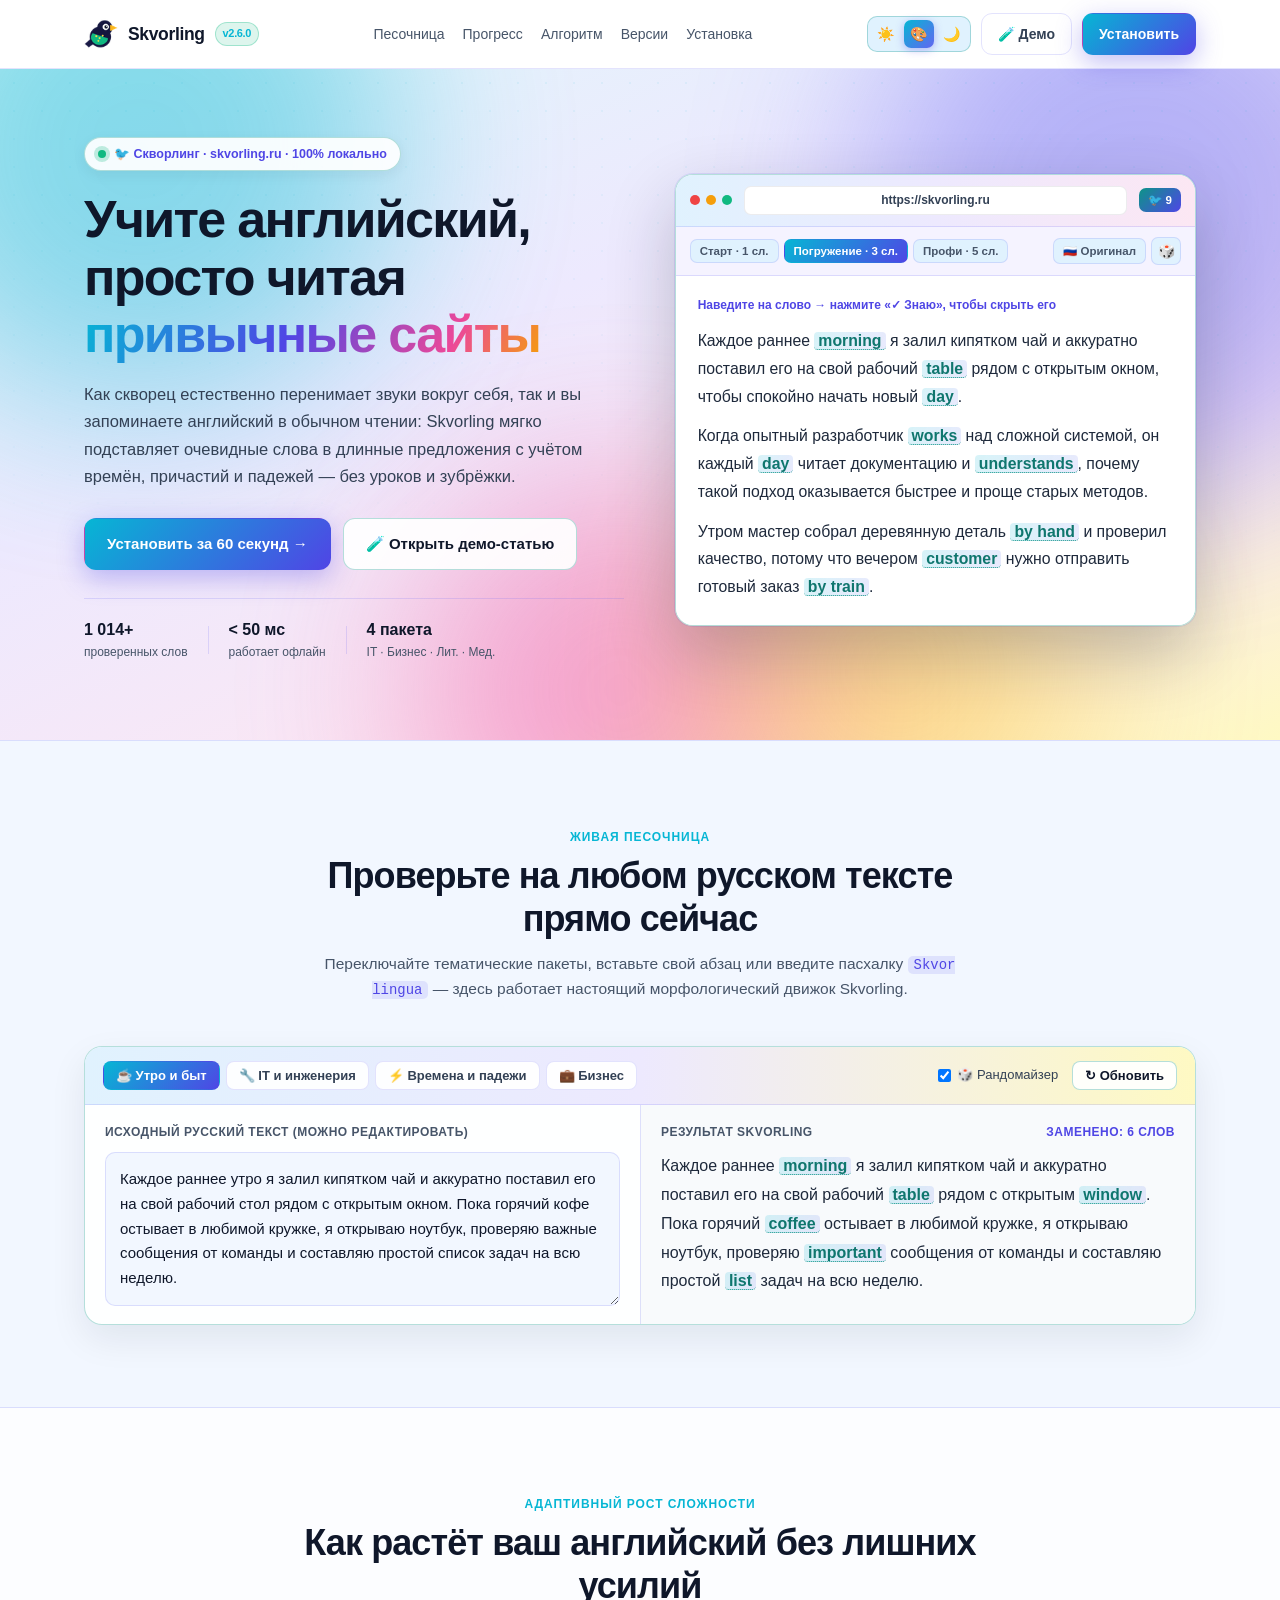
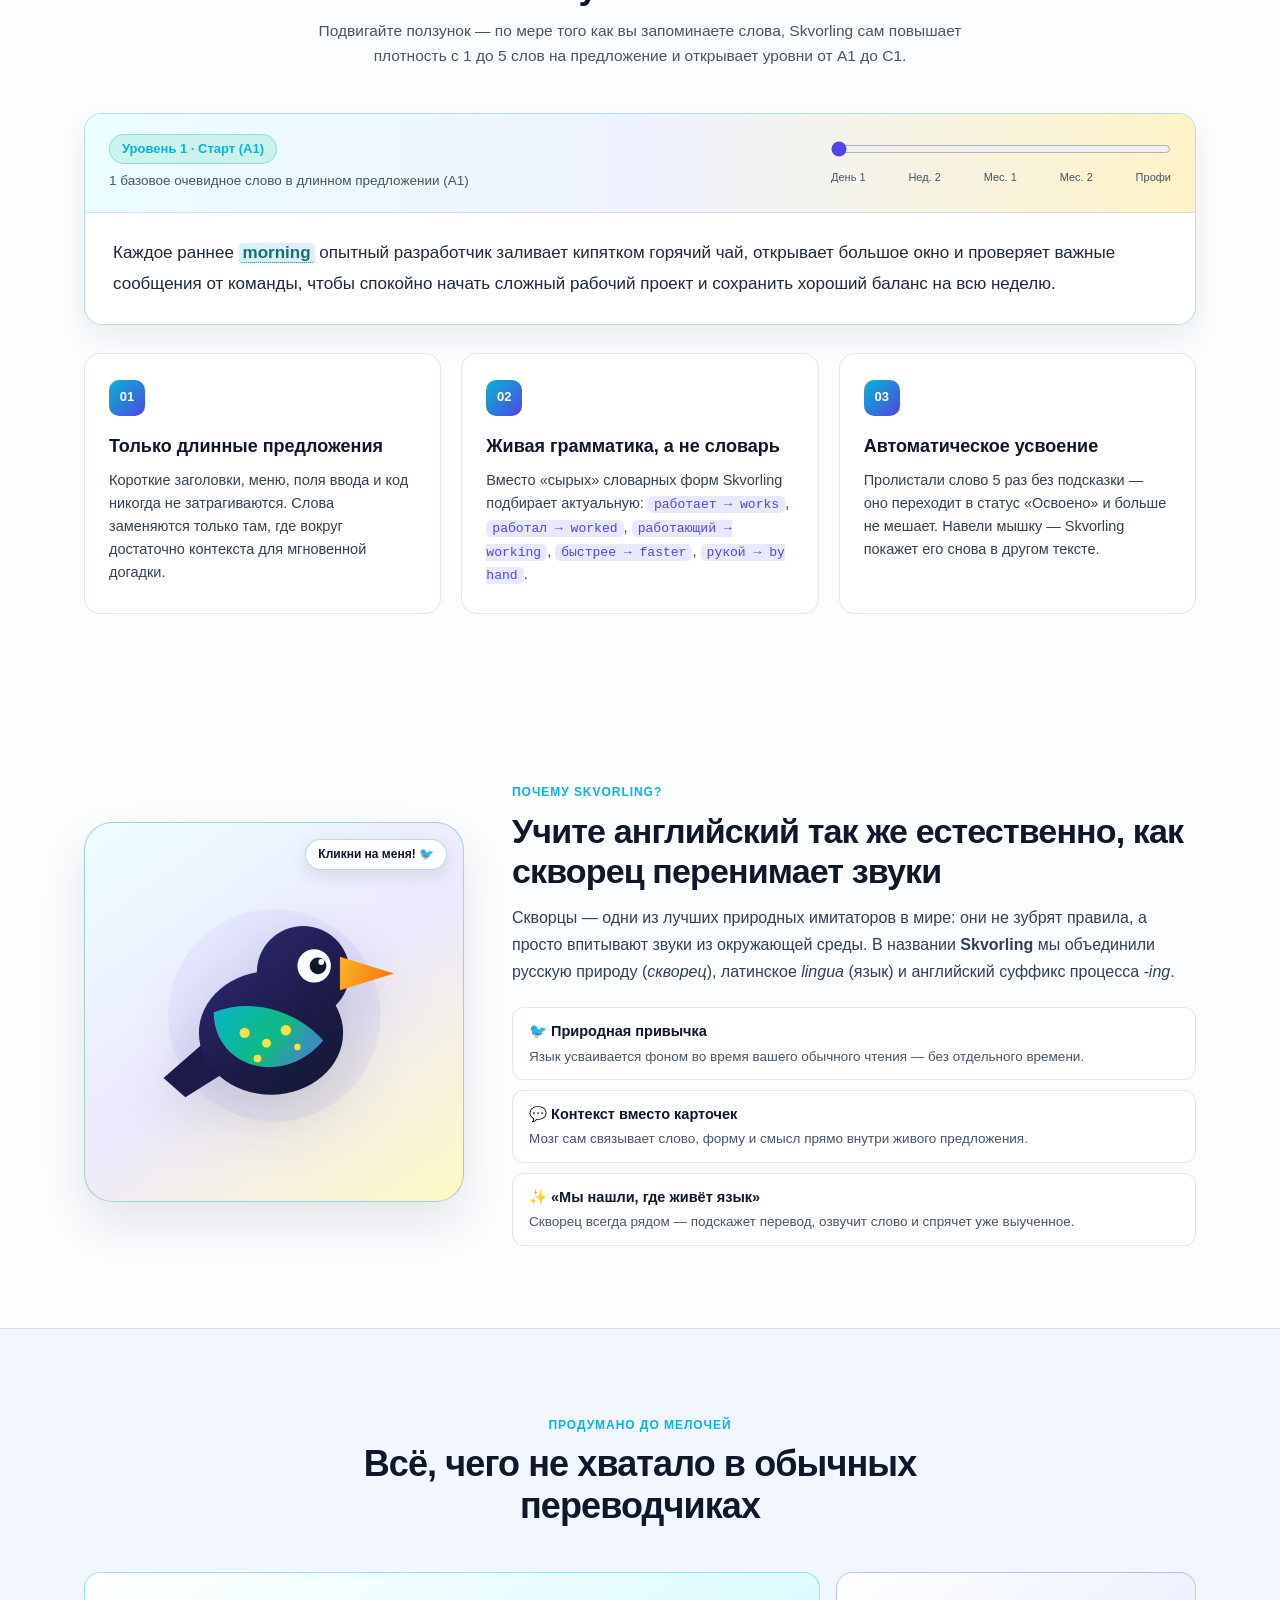
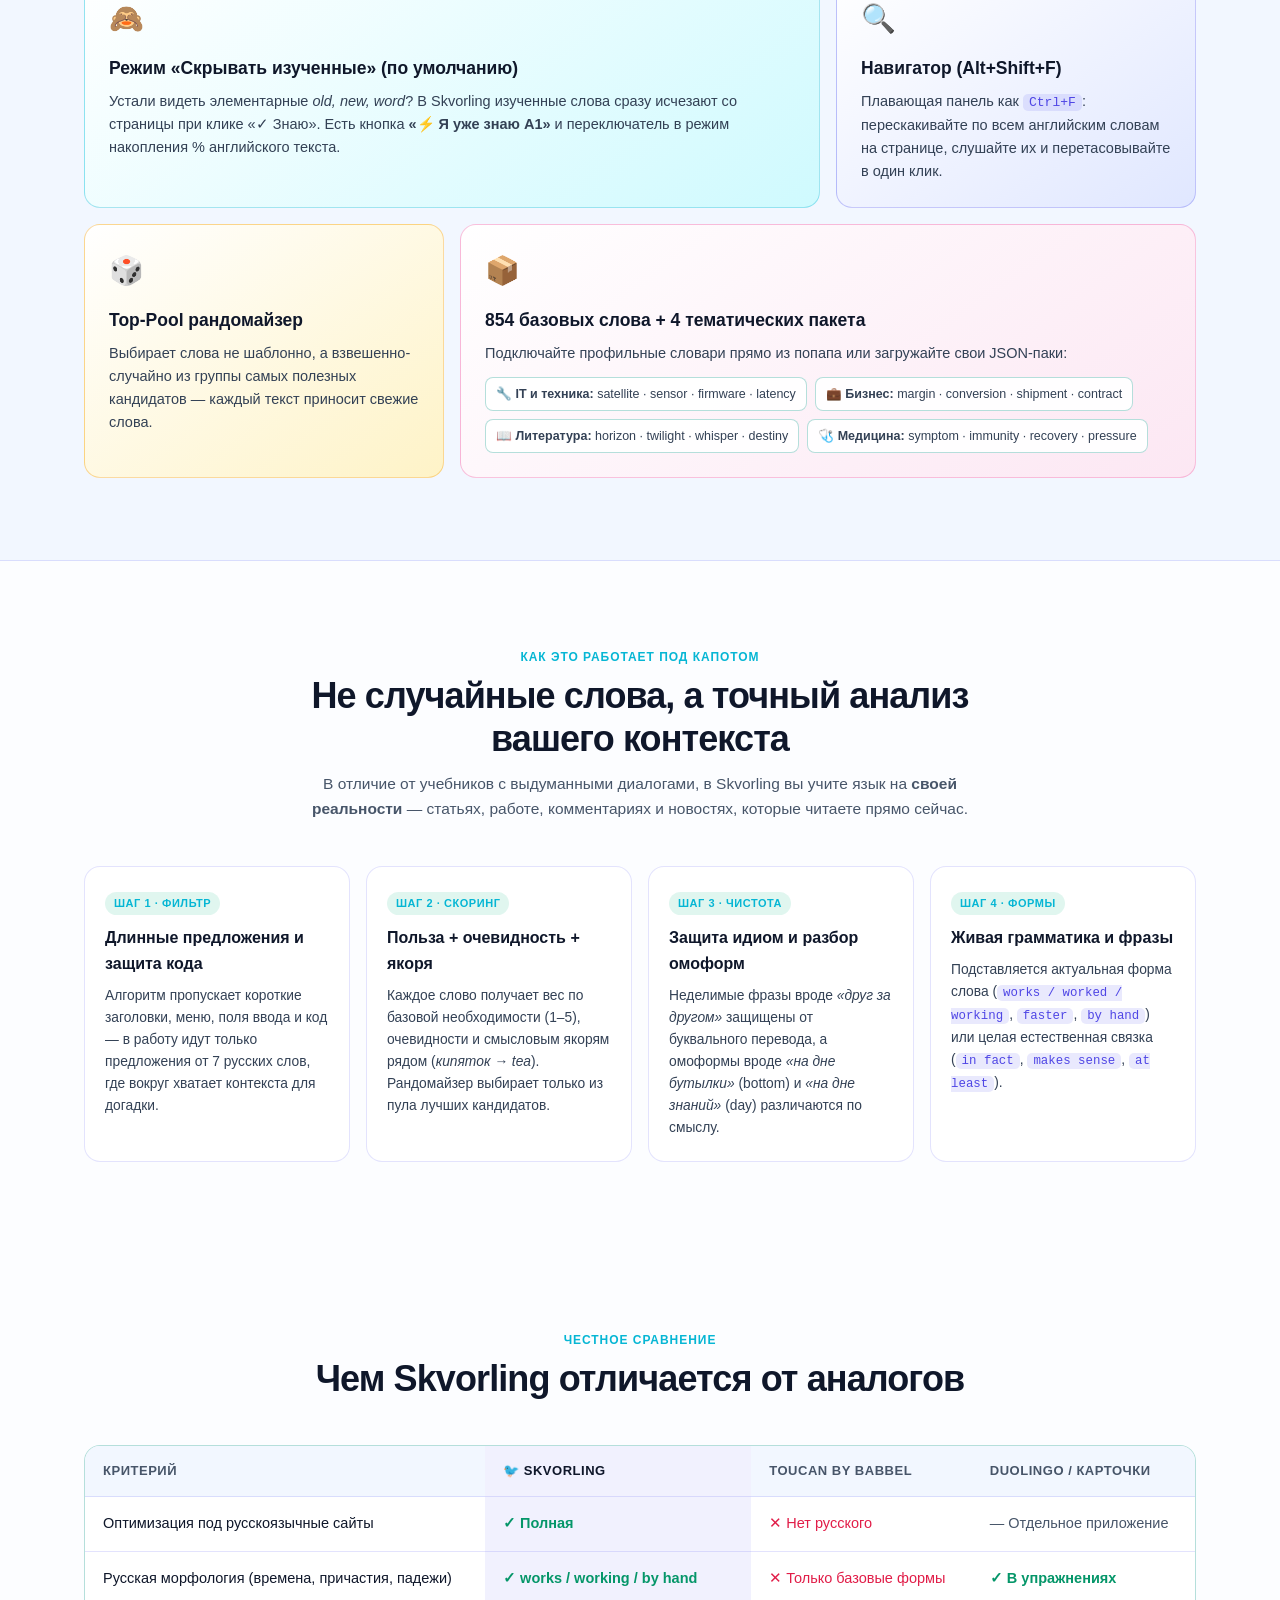
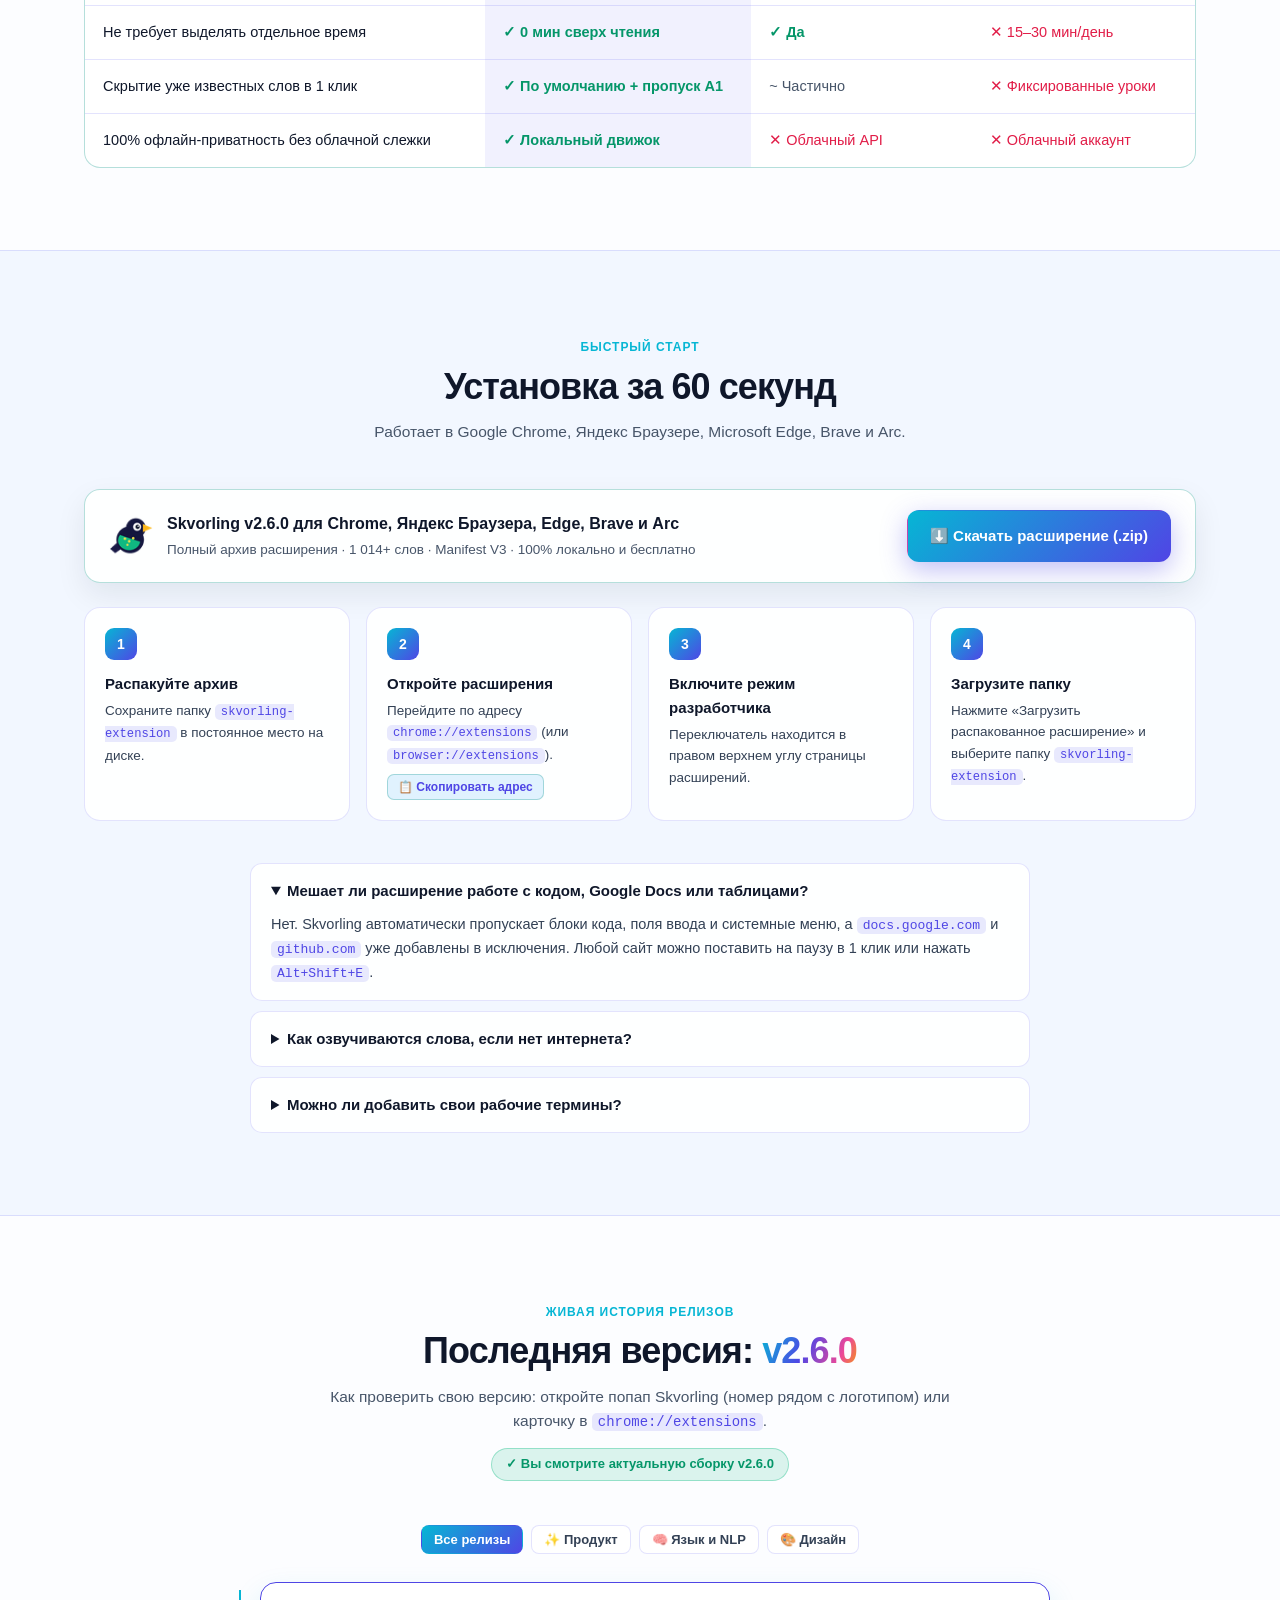
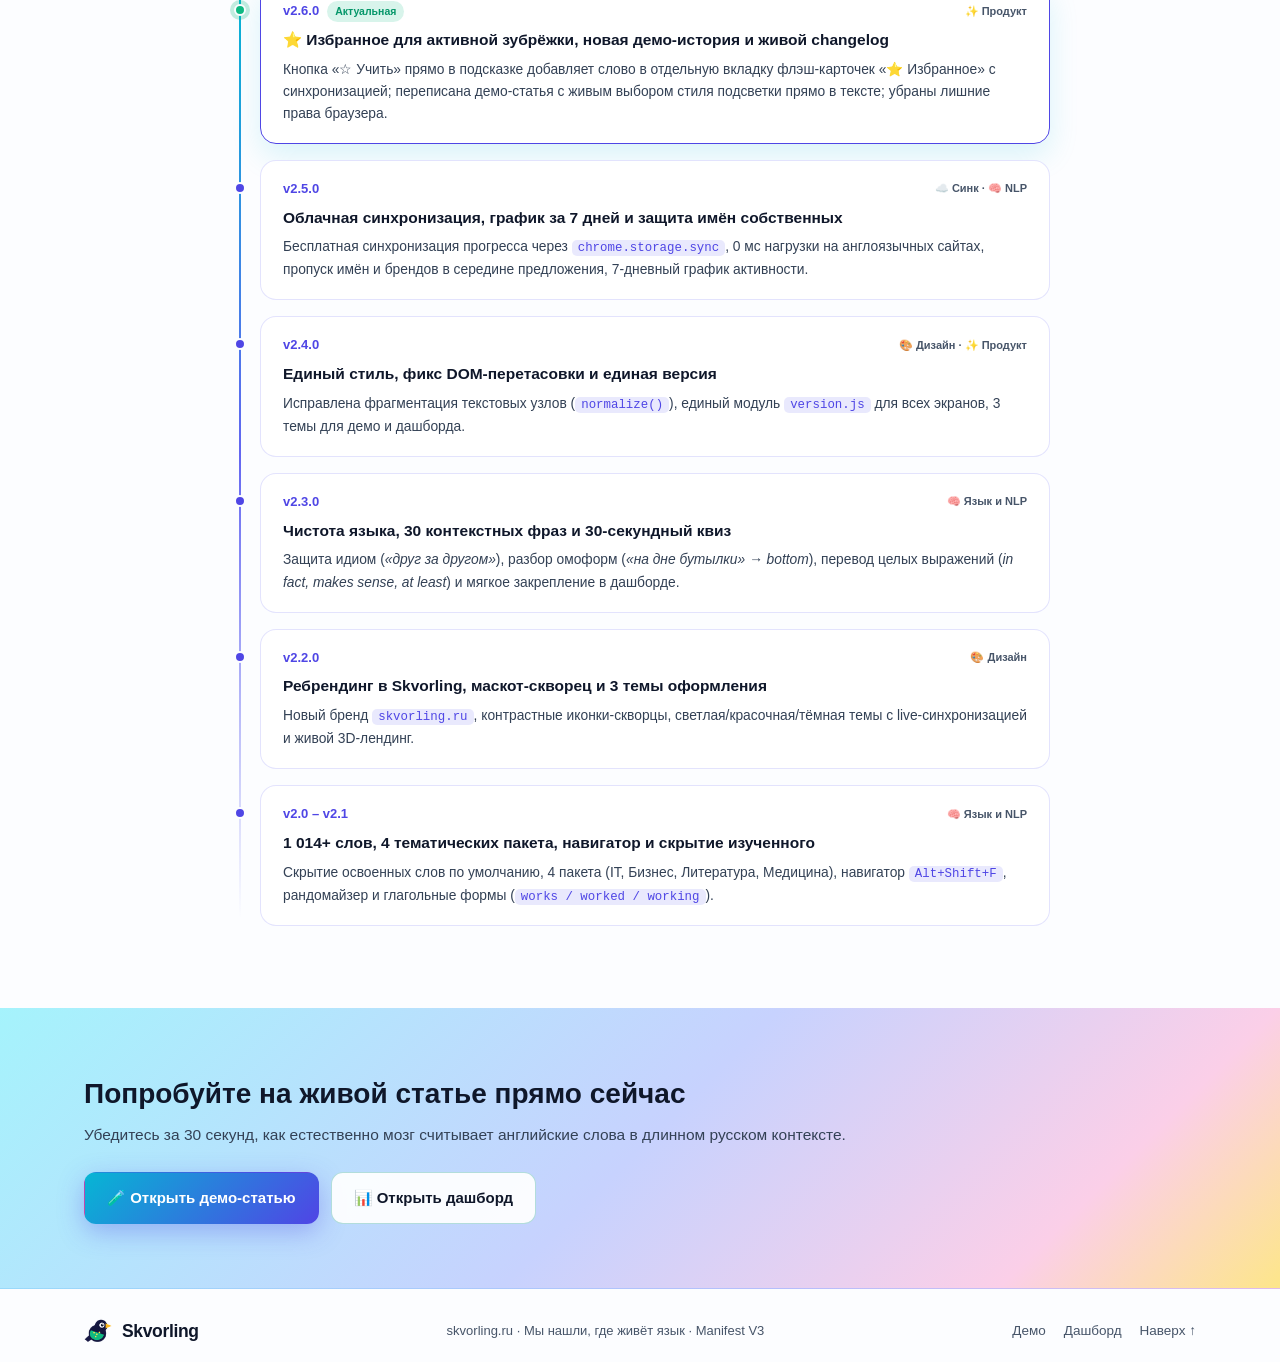
==== commit 23ff7797: "Add files via upload" ====
--- a/index.html
+++ b/index.html
@@ -15,15 +15,15 @@
   <header class="navbar">
     <div class="nav-inner">
       <a href="#top" class="brand">
-        <img src="../icons/icon48.png" alt="Skvorling" class="logo-img" width="34" height="34">
+        <img src="icons/icon48.png" alt="Skvorling" class="logo-img" width="34" height="34">
         <span class="brand-text">Skvorling</span>
-        <span class="version-pill">v2.2.3</span>
+        <span class="version-pill" data-skvorling-version>v2.4.0</span>
       </a>
       <nav class="nav-links">
         <a href="#playground">Песочница</a>
         <a href="#progression">Прогресс</a>
-        <a href="#features">Возможности</a>
-        <a href="#compare">Сравнение</a>
+        <a href="#engine">Алгоритм</a>
+        <a href="#changelog">Версии</a>
         <a href="#install">Установка</a>
       </nav>
       <div class="nav-right">
@@ -32,7 +32,7 @@
           <button type="button" data-theme="colorful" class="active" title="Красочная тема">🎨</button>
           <button type="button" data-theme="dark" title="Тёмная тема">🌙</button>
         </div>
-        <a href="../demo/demo.html" class="btn btn-ghost">🧪 Демо</a>
+        <a href="demo/demo.html" class="btn btn-ghost">🧪 Демо</a>
         <a href="#install" class="btn btn-primary">Установить</a>
       </div>
     </div>
@@ -50,10 +50,167 @@
       
     </div>
 
-    <div class="container hero-container-wide hero-grid">
-      <!-- Column 1: Opaque Interactive Starling Mascot -->
-      <div class="hero-mascot-col">
-        <svg id="heroStarling" class="hero-starling" viewBox="0 0 420 420" fill="none" xmlns="http://www.w3.org/2000/svg">
+    <div class="container hero-grid">
+      <div class="hero-copy">
+        <div class="eyebrow-pill">
+          <span class="pulse-dot"></span>
+          <span>🐦 Скворлинг · skvorling.ru · 100% локально</span>
+        </div>
+        <h1>Учите английский, просто читая <span class="gradient-text">привычные сайты</span></h1>
+        <p class="hero-lead">
+          Как скворец естественно перенимает звуки вокруг себя, так и вы запоминаете английский в обычном чтении: Skvorling мягко подставляет очевидные слова в длинные предложения с учётом времён, причастий и падежей — без уроков и зубрёжки.
+        </p>
+        <div class="hero-cta">
+          <a href="#install" class="btn btn-primary btn-lg">Установить за 60 секунд →</a>
+          <a href="demo/demo.html" class="btn btn-secondary btn-lg">🧪 Открыть демо-статью</a>
+        </div>
+        <div class="hero-trust">
+          <div class="trust-item"><strong>1 014+</strong><span>проверенных слов</span></div>
+          <div class="trust-sep"></div>
+          <div class="trust-item"><strong>&lt; 50 мс</strong><span>работает офлайн</span></div>
+          <div class="trust-sep"></div>
+          <div class="trust-item"><strong>4 пакета</strong><span>IT · Бизнес · Лит. · Мед.</span></div>
+        </div>
+      </div>
+
+      <!-- 3D Tilt Interactive Browser Mockup -->
+      <div class="hero-mockup-stage">
+        <div class="browser-window tilt-card" id="heroTiltCard">
+          <div class="tilt-sheen"></div>
+          <div class="browser-chrome">
+            <div class="dots">
+              <span class="dot red"></span>
+              <span class="dot yellow"></span>
+              <span class="dot green"></span>
+            </div>
+            <a href="https://skvorling.ru" target="_blank" rel="noopener" class="address-bar">https://skvorling.ru</a>
+            <div class="chrome-badge">🐦 <span id="heroWordCount">0</span></div>
+          </div>
+
+          <div class="browser-toolbar">
+            <div class="density-tabs" id="heroDensity">
+              <button type="button" class="d-tab" data-density="1" data-cefr="A1">Старт · 1 сл.</button>
+              <button type="button" class="d-tab active" data-density="3" data-cefr="B1">Погружение · 3 сл.</button>
+              <button type="button" class="d-tab" data-density="5" data-cefr="C1">Профи · 5 сл.</button>
+            </div>
+            <div class="toolbar-right">
+              <button type="button" class="d-tab" id="heroCompareBtn" title="Сравнить с оригинальным русским текстом">🇷🇺 Оригинал</button>
+              <button type="button" class="shuffle-btn" id="heroShuffle" title="Перетасовать слова рандомайзером">🎲</button>
+            </div>
+          </div>
+
+          <div class="browser-body">
+            <div class="article-meta">
+              <span>Наведите на слово → нажмите «✓ Знаю», чтобы скрыть его</span>
+              <button type="button" class="reset-known-btn hidden" id="heroResetKnown">Вернуть скрытые (<span id="heroKnownCount">0</span>)</button>
+            </div>
+            <div class="article-text" id="heroArticle"></div>
+          </div>
+        </div>
+      </div>
+    </div>
+  </section>
+
+  <!-- Live Interactive Playground -->
+  <section class="section section-alt reveal" id="playground">
+    <div class="container">
+      <div class="section-head">
+        <span class="section-eyebrow">Живая песочница</span>
+        <h2>Проверьте на любом русском тексте прямо сейчас</h2>
+        <p>Переключайте тематические пакеты, вставьте свой абзац или введите пасхалку <code>Skvor lingua</code> — здесь работает настоящий морфологический движок Skvorling.</p>
+      </div>
+
+      <div class="playground-card">
+        <div class="pg-controls">
+          <div class="pg-presets" id="pgPresets">
+            <button type="button" class="pg-tab active" data-preset="morning">☕ Утро и быт</button>
+            <button type="button" class="pg-tab" data-preset="tech">🔧 IT и инженерия</button>
+            <button type="button" class="pg-tab" data-preset="grammar">⚡ Времена и падежи</button>
+            <button type="button" class="pg-tab" data-preset="business">💼 Бизнес</button>
+          </div>
+          <div class="pg-right">
+            <label class="pg-toggle">
+              <input type="checkbox" id="pgRandomizer" checked>
+              <span>🎲 Рандомайзер</span>
+            </label>
+            <button type="button" class="btn btn-sm btn-secondary" id="pgRerun">↻ Обновить</button>
+          </div>
+        </div>
+
+        <div class="pg-split">
+          <div class="pg-pane">
+            <div class="pane-label">Исходный русский текст (можно редактировать)</div>
+            <textarea id="pgInput" class="pg-textarea" rows="5"></textarea>
+          </div>
+          <div class="pg-pane pg-pane-out">
+            <div class="pane-label">
+              <span>Результат Skvorling</span>
+              <span class="pane-stat" id="pgStat">Заменено: 0 слов</span>
+            </div>
+            <div id="pgOutput" class="pg-output"></div>
+          </div>
+        </div>
+      </div>
+    </div>
+  </section>
+
+  <!-- Interactive 5-Stage Progression Simulator -->
+  <section class="section reveal" id="progression">
+    <div class="container">
+      <div class="section-head">
+        <span class="section-eyebrow">Адаптивный рост сложности</span>
+        <h2>Как растёт ваш английский без лишних усилий</h2>
+        <p>Подвигайте ползунок — по мере того как вы запоминаете слова, Skvorling сам повышает плотность с 1 до 5 слов на предложение и открывает уровни от A1 до C1.</p>
+      </div>
+
+      <div class="prog-sim">
+        <div class="prog-top">
+          <div>
+            <span class="prog-badge" id="progBadge">Уровень 1 · Старт (A1)</span>
+            <p class="prog-desc" id="progDesc">1 базовое очевидное слово в длинном предложении</p>
+          </div>
+          <div class="prog-slider-wrap">
+            <input type="range" id="progSlider" min="1" max="5" step="1" value="1">
+            <div class="prog-ticks">
+              <span>День 1</span>
+              <span>Нед. 2</span>
+              <span>Мес. 1</span>
+              <span>Мес. 2</span>
+              <span>Профи</span>
+            </div>
+          </div>
+        </div>
+        <div class="prog-preview" id="progPreview"></div>
+      </div>
+
+      <div class="steps-grid">
+        <div class="step-card glow-card">
+          <div class="step-num">01</div>
+          <h3>Только длинные предложения</h3>
+          <p>Короткие заголовки, меню, поля ввода и код никогда не затрагиваются. Слова заменяются только там, где вокруг достаточно контекста для мгновенной догадки.</p>
+        </div>
+        <div class="step-card glow-card">
+          <div class="step-num">02</div>
+          <h3>Живая грамматика, а не словарь</h3>
+          <p>Вместо «сырых» словарных форм Skvorling подбирает актуальную: <code>работает → works</code>, <code>работал → worked</code>, <code>работающий → working</code>, <code>быстрее → faster</code>, <code>рукой → by hand</code>.</p>
+        </div>
+        <div class="step-card glow-card">
+          <div class="step-num">03</div>
+          <h3>Автоматическое усвоение</h3>
+          <p>Пролистали слово 5 раз без подсказки — оно переходит в статус «Освоено» и больше не мешает. Навели мышку — Skvorling покажет его снова в другом тексте.</p>
+        </div>
+      </div>
+    </div>
+  </section>
+
+
+  <!-- Dedicated Brand & Mascot Square Showcase (Middle of the Page) -->
+  <section class="section reveal" id="mascot">
+    <div class="container">
+      <div class="mascot-showcase">
+        <div class="mascot-square glow-card" id="mascotSquare" title="Кликните на скворца!">
+          <div class="mascot-speech" id="mascotSpeech">Кликни на меня! 🐦</div>
+          <svg id="heroStarling" class="hero-starling" viewBox="0 0 420 420" fill="none" xmlns="http://www.w3.org/2000/svg">
         <defs>
           <linearGradient id="stBody" x1="80" y1="60" x2="340" y2="360" gradientUnits="userSpaceOnUse">
             <stop offset="0%" stop-color="#312e81"/>
@@ -97,155 +254,27 @@
           <circle cx="283" cy="132" r="4.5" fill="#ffffff"/>
         </g>
       </svg>
-      </div>
-
-      <div class="hero-copy">
-        <div class="eyebrow-pill">
-          <span class="pulse-dot"></span>
-          <span>🐦 Скворлинг · skvorling.ru · 100% локально</span>
-        </div>
-        <h1>Учите английский, просто читая <span class="gradient-text">привычные сайты</span></h1>
-        <p class="hero-lead">
-          Как скворец естественно перенимает звуки вокруг себя, так и вы запоминаете английский в обычном чтении: Skvorling мягко подставляет очевидные слова в длинные предложения с учётом времён, причастий и падежей — без уроков и зубрёжки.
-        </p>
-        <div class="hero-cta">
-          <a href="#install" class="btn btn-primary btn-lg">Установить за 60 секунд →</a>
-          <a href="../demo/demo.html" class="btn btn-secondary btn-lg">🧪 Открыть демо-статью</a>
-        </div>
-        <div class="hero-trust">
-          <div class="trust-item"><strong>1 014+</strong><span>проверенных слов</span></div>
-          <div class="trust-sep"></div>
-          <div class="trust-item"><strong>&lt; 50 мс</strong><span>работает офлайн</span></div>
-          <div class="trust-sep"></div>
-          <div class="trust-item"><strong>4 пакета</strong><span>IT · Бизнес · Лит. · Мед.</span></div>
-        </div>
-      </div>
-
-      <!-- 3D Tilt Interactive Browser Mockup -->
-      <div class="hero-mockup-stage">
-        <div class="browser-window tilt-card" id="heroTiltCard">
-          <div class="tilt-sheen"></div>
-          <div class="browser-chrome">
-            <div class="dots">
-              <span class="dot red"></span>
-              <span class="dot yellow"></span>
-              <span class="dot green"></span>
-            </div>
-            <a href="https://skvorling.ru" target="_blank" rel="noopener" class="address-bar">https://skvorling.ru</a>
-            <div class="chrome-badge">🐦 <span id="heroWordCount">0</span></div>
-          </div>
-
-          <div class="browser-toolbar">
-            <div class="density-tabs" id="heroDensity">
-              <button type="button" class="d-tab" data-density="1" data-cefr="A1">Старт · 1 сл.</button>
-              <button type="button" class="d-tab active" data-density="3" data-cefr="B1">Погружение · 3 сл.</button>
-              <button type="button" class="d-tab" data-density="5" data-cefr="C1">Профи · 5 сл.</button>
-            </div>
-            <div class="toolbar-right">
-              <button type="button" class="d-tab" id="heroCompareBtn" title="Сравнить с оригинальным русским текстом">🇷🇺 Оригинал</button>
-              <button type="button" class="shuffle-btn" id="heroShuffle" title="Перетасовать слова рандомайзером">🎲</button>
-            </div>
-          </div>
-
-          <div class="browser-body">
-            <div class="article-meta">
-              <span>Наведите на слово → нажмите «✓ Знаю», чтобы скрыть его</span>
-              <button type="button" class="reset-known-btn hidden" id="heroResetKnown">Вернуть скрытые (<span id="heroKnownCount">0</span>)</button>
-            </div>
-            <div class="article-text" id="heroArticle"></div>
-          </div>
-        </div>
-      </div>
-    </div>
-  </section>
-
-  <!-- Live Interactive Playground -->
-  <section class="section section-alt reveal" id="playground">
-    <div class="container">
-      <div class="section-head">
-        <span class="section-eyebrow">Живая песочница</span>
-        <h2>Проверьте на любом русском тексте прямо сейчас</h2>
-        <p>Переключайте тематические пакеты, вставьте свой абзац или введите пасхалку <code>Skvor lingua</code> — здесь работает настоящий морфологический движок Skvorling.</p>
-      </div>
-
-      <div class="playground-card">
-        <div class="pg-controls">
-          <div class="pg-presets" id="pgPresets">
-            <button type="button" class="pg-tab active" data-preset="morning">☕ Утро и быт</button>
-            <button type="button" class="pg-tab" data-preset="tech">🔧 IT и инженерия</button>
-            <button type="button" class="pg-tab" data-preset="grammar">⚡ Времена и падежи</button>
-            <button type="button" class="pg-tab" data-preset="business">💼 Бизнес</button>
-          </div>
-          <div class="pg-right">
-            <label class="pg-toggle">
-              <input type="checkbox" id="pgRandomizer" checked>
-              <span>🎲 Рандомайзер</span>
-            </label>
-            <button type="button" class="btn btn-sm btn-secondary" id="pgRerun">↻ Обновить</button>
-          </div>
-        </div>
-
-        <div class="pg-split">
-          <div class="pg-pane">
-            <div class="pane-label">Исходный русский текст (можно редактировать)</div>
-            <textarea id="pgInput" class="pg-textarea" rows="5"></textarea>
-          </div>
-          <div class="pg-pane pg-pane-out">
-            <div class="pane-label">
-              <span>Результат Skvorling</span>
-              <span class="pane-stat" id="pgStat">Заменено: 0 слов</span>
-            </div>
-            <div id="pgOutput" class="pg-output"></div>
-          </div>
-        </div>
-      </div>
-    </div>
-  </section>
-
-  <!-- Interactive 5-Stage Progression Simulator -->
-  <section class="section reveal" id="progression">
-    <div class="container">
-      <div class="section-head">
-        <span class="section-eyebrow">Адаптивный рост сложности</span>
-        <h2>Как растёт ваш английский без лишних усилий</h2>
-        <p>Подвигайте ползунок — по мере того как вы запоминаете слова, Skvorling сам повышает плотность с 1 до 5 слов на предложение и открывает уровни от A1 до C1.</p>
-      </div>
-
-      <div class="prog-sim">
-        <div class="prog-top">
-          <div>
-            <span class="prog-badge" id="progBadge">Уровень 1 · Старт (A1)</span>
-            <p class="prog-desc" id="progDesc">1 базовое очевидное слово в длинном предложении</p>
-          </div>
-          <div class="prog-slider-wrap">
-            <input type="range" id="progSlider" min="1" max="5" step="1" value="1">
-            <div class="prog-ticks">
-              <span>День 1</span>
-              <span>Нед. 2</span>
-              <span>Мес. 1</span>
-              <span>Мес. 2</span>
-              <span>Профи</span>
-            </div>
-          </div>
-        </div>
-        <div class="prog-preview" id="progPreview"></div>
-      </div>
-
-      <div class="steps-grid">
-        <div class="step-card glow-card">
-          <div class="step-num">01</div>
-          <h3>Только длинные предложения</h3>
-          <p>Короткие заголовки, меню, поля ввода и код никогда не затрагиваются. Слова заменяются только там, где вокруг достаточно контекста для мгновенной догадки.</p>
-        </div>
-        <div class="step-card glow-card">
-          <div class="step-num">02</div>
-          <h3>Живая грамматика, а не словарь</h3>
-          <p>Вместо «сырых» словарных форм Skvorling подбирает актуальную: <code>работает → works</code>, <code>работал → worked</code>, <code>работающий → working</code>, <code>быстрее → faster</code>, <code>рукой → by hand</code>.</p>
-        </div>
-        <div class="step-card glow-card">
-          <div class="step-num">03</div>
-          <h3>Автоматическое усвоение</h3>
-          <p>Пролистали слово 5 раз без подсказки — оно переходит в статус «Освоено» и больше не мешает. Навели мышку — Skvorling покажет его снова в другом тексте.</p>
+        </div>
+        <div class="mascot-story">
+          <span class="section-eyebrow">Почему Skvorling?</span>
+          <h2>Учите английский так же естественно, как скворец перенимает звуки</h2>
+          <p class="mascot-lead">
+            Скворцы — одни из лучших природных имитаторов в мире: они не зубрят правила, а просто впитывают звуки из окружающей среды. В названии <strong>Skvorling</strong> мы объединили русскую природу (<em>скворец</em>), латинское <em>lingua</em> (язык) и английский суффикс процесса <em>-ing</em>.
+          </p>
+          <div class="story-pills">
+            <div class="story-pill">
+              <strong>🐦 Природная привычка</strong>
+              <span>Язык усваивается фоном во время вашего обычного чтения — без отдельного времени.</span>
+            </div>
+            <div class="story-pill">
+              <strong>💬 Контекст вместо карточек</strong>
+              <span>Мозг сам связывает слово, форму и смысл прямо внутри живого предложения.</span>
+            </div>
+            <div class="story-pill">
+              <strong>✨ «Мы нашли, где живёт язык»</strong>
+              <span>Скворец всегда рядом — подскажет перевод, озвучит слово и спрячет уже выученное.</span>
+            </div>
+          </div>
         </div>
       </div>
     </div>
@@ -285,6 +314,41 @@
             <span class="pack-pill"><strong>📖 Литература:</strong> horizon · twilight · whisper · destiny</span>
             <span class="pack-pill"><strong>🩺 Медицина:</strong> symptom · immunity · recovery · pressure</span>
           </div>
+        </div>
+      </div>
+    </div>
+  </section>
+
+
+  <!-- Under the Hood & Your Own Reality -->
+  <section class="section reveal" id="engine">
+    <div class="container">
+      <div class="section-head">
+        <span class="section-eyebrow">Как это работает под капотом</span>
+        <h2>Не случайные слова, а точный анализ вашего контекста</h2>
+        <p>В отличие от учебников с выдуманными диалогами, в Skvorling вы учите язык на <strong>своей реальности</strong> — статьях, работе, комментариях и новостях, которые читаете прямо сейчас.</p>
+      </div>
+
+      <div class="engine-grid">
+        <div class="engine-step glow-card">
+          <span class="eng-tag">Шаг 1 · Фильтр</span>
+          <h3>Длинные предложения и защита кода</h3>
+          <p>Алгоритм пропускает короткие заголовки, меню, поля ввода и код — в работу идут только предложения от 7 русских слов, где вокруг хватает контекста для догадки.</p>
+        </div>
+        <div class="engine-step glow-card">
+          <span class="eng-tag">Шаг 2 · Скоринг</span>
+          <h3>Польза + очевидность + якоря</h3>
+          <p>Каждое слово получает вес по базовой необходимости (1–5), очевидности и смысловым якорям рядом (<em>кипяток → tea</em>). Рандомайзер выбирает только из пула лучших кандидатов.</p>
+        </div>
+        <div class="engine-step glow-card">
+          <span class="eng-tag">Шаг 3 · Чистота</span>
+          <h3>Защита идиом и разбор омоформ</h3>
+          <p>Неделимые фразы вроде <em>«друг за другом»</em> защищены от буквального перевода, а омоформы вроде <em>«на дне бутылки»</em> (bottom) и <em>«на дне знаний»</em> (day) различаются по смыслу.</p>
+        </div>
+        <div class="engine-step glow-card">
+          <span class="eng-tag">Шаг 4 · Формы</span>
+          <h3>Живая грамматика и фразы</h3>
+          <p>Подставляется актуальная форма слова (<code>works / worked / working</code>, <code>faster</code>, <code>by hand</code>) или целая естественная связка (<code>in fact</code>, <code>makes sense</code>, <code>at least</code>).</p>
         </div>
       </div>
     </div>
@@ -356,9 +420,9 @@
 
       <div class="download-box">
         <div class="download-info">
-          <img src="../icons/icon48.png" alt="Skvorling" width="44" height="44" style="display:block;">
+          <img src="icons/icon48.png" alt="Skvorling" width="44" height="44" style="display:block;">
           <div>
-            <strong>Skvorling v2.2.3 для Chrome, Яндекс Браузера, Edge, Brave и Arc</strong>
+            <strong>Skvorling <span data-skvorling-version>v2.4.0</span> для Chrome, Яндекс Браузера, Edge, Brave и Arc</strong>
             <p>Полный архив расширения · 1 014+ слов · Manifest V3 · 100% локально и бесплатно</p>
           </div>
         </div>
@@ -414,6 +478,77 @@
     </div>
   </section>
 
+
+  <!-- Interactive Release Timeline (#changelog) -->
+  <section class="section reveal" id="changelog">
+    <div class="container">
+      <div class="section-head">
+        <span class="section-eyebrow">Живая история релизов</span>
+        <h2>Последняя версия: <span class="gradient-text" data-skvorling-version>v2.6.0</span></h2>
+        <p>Как проверить свою версию: откройте попап Skvorling (номер рядом с логотипом) или карточку в <code>chrome://extensions</code>.</p>
+        <div class="ver-check-pill" id="verStatusBadge">✓ Вы смотрите актуальную сборку v2.6.0</div>
+      </div>
+
+      <div class="cl-filters" id="clFilters">
+        <button type="button" class="pg-tab active" data-cl-filter="all">Все релизы</button>
+        <button type="button" class="pg-tab" data-cl-filter="product">✨ Продукт</button>
+        <button type="button" class="pg-tab" data-cl-filter="nlp">🧠 Язык и NLP</button>
+        <button type="button" class="pg-tab" data-cl-filter="design">🎨 Дизайн</button>
+      </div>
+
+      <div class="timeline" id="clTimeline">
+        <div class="tl-item tl-latest" data-cats="product design">
+          <div class="tl-dot pulse-dot"></div>
+          <div class="tl-card glow-card">
+            <div class="cl-head"><span class="cl-ver">v2.6.0</span><span class="cl-tag">Актуальная</span><span class="tl-cat">✨ Продукт</span></div>
+            <strong>⭐ Избранное для активной зубрёжки, новая демо-история и живой changelog</strong>
+            <p>Кнопка «☆ Учить» прямо в подсказке добавляет слово в отдельную вкладку флэш-карточек «⭐ Избранное» с синхронизацией; переписана демо-статья с живым выбором стиля подсветки прямо в тексте; убраны лишние права браузера.</p>
+          </div>
+        </div>
+        <div class="tl-item" data-cats="product nlp">
+          <div class="tl-dot"></div>
+          <div class="tl-card glow-card">
+            <div class="cl-head"><span class="cl-ver">v2.5.0</span><span class="tl-cat">☁️ Синк · 🧠 NLP</span></div>
+            <strong>Облачная синхронизация, график за 7 дней и защита имён собственных</strong>
+            <p>Бесплатная синхронизация прогресса через <code>chrome.storage.sync</code>, 0 мс нагрузки на англоязычных сайтах, пропуск имён и брендов в середине предложения, 7-дневный график активности.</p>
+          </div>
+        </div>
+        <div class="tl-item" data-cats="product design">
+          <div class="tl-dot"></div>
+          <div class="tl-card glow-card">
+            <div class="cl-head"><span class="cl-ver">v2.4.0</span><span class="tl-cat">🎨 Дизайн · ✨ Продукт</span></div>
+            <strong>Единый стиль, фикс DOM-перетасовки и единая версия</strong>
+            <p>Исправлена фрагментация текстовых узлов (<code>normalize()</code>), единый модуль <code>version.js</code> для всех экранов, 3 темы для демо и дашборда.</p>
+          </div>
+        </div>
+        <div class="tl-item" data-cats="nlp product">
+          <div class="tl-dot"></div>
+          <div class="tl-card glow-card">
+            <div class="cl-head"><span class="cl-ver">v2.3.0</span><span class="tl-cat">🧠 Язык и NLP</span></div>
+            <strong>Чистота языка, 30 контекстных фраз и 30-секундный квиз</strong>
+            <p>Защита идиом (<em>«друг за другом»</em>), разбор омоформ (<em>«на дне бутылки» → bottom</em>), перевод целых выражений (<em>in fact, makes sense, at least</em>) и мягкое закрепление в дашборде.</p>
+          </div>
+        </div>
+        <div class="tl-item" data-cats="design">
+          <div class="tl-dot"></div>
+          <div class="tl-card glow-card">
+            <div class="cl-head"><span class="cl-ver">v2.2.0</span><span class="tl-cat">🎨 Дизайн</span></div>
+            <strong>Ребрендинг в Skvorling, маскот-скворец и 3 темы оформления</strong>
+            <p>Новый бренд <code>skvorling.ru</code>, контрастные иконки-скворцы, светлая/красочная/тёмная темы с live-синхронизацией и живой 3D-лендинг.</p>
+          </div>
+        </div>
+        <div class="tl-item" data-cats="nlp product">
+          <div class="tl-dot"></div>
+          <div class="tl-card glow-card">
+            <div class="cl-head"><span class="cl-ver">v2.0 – v2.1</span><span class="tl-cat">🧠 Язык и NLP</span></div>
+            <strong>1 014+ слов, 4 тематических пакета, навигатор и скрытие изученного</strong>
+            <p>Скрытие освоенных слов по умолчанию, 4 пакета (IT, Бизнес, Литература, Медицина), навигатор <code>Alt+Shift+F</code>, рандомайзер и глагольные формы (<code>works / worked / working</code>).</p>
+          </div>
+        </div>
+      </div>
+    </div>
+  </section>
+
   <!-- Final CTA -->
   <section class="cta-banner reveal">
     <div class="container cta-inner">
@@ -422,8 +557,8 @@
         <p>Убедитесь за 30 секунд, как естественно мозг считывает английские слова в длинном русском контексте.</p>
       </div>
       <div class="cta-buttons">
-        <a href="../demo/demo.html" class="btn btn-primary btn-lg">🧪 Открыть демо-статью</a>
-        <a href="../dashboard/dashboard.html" class="btn btn-secondary btn-lg">📊 Открыть дашборд</a>
+        <a href="demo/demo.html" class="btn btn-primary btn-lg">🧪 Открыть демо-статью</a>
+        <a href="dashboard/dashboard.html" class="btn btn-secondary btn-lg">📊 Открыть дашборд</a>
       </div>
     </div>
   </section>
@@ -431,13 +566,13 @@
   <footer class="footer">
     <div class="container footer-inner">
       <a href="https://skvorling.ru" target="_blank" rel="noopener" class="brand">
-        <img src="../icons/icon48.png" alt="Skvorling" class="logo-img" width="28" height="28">
+        <img src="icons/icon48.png" alt="Skvorling" class="logo-img" width="28" height="28">
         <span class="brand-text">Skvorling</span>
       </a>
       <div class="footer-note">skvorling.ru · Мы нашли, где живёт язык · Manifest V3</div>
       <div class="footer-links">
-        <a href="../demo/demo.html">Демо</a>
-        <a href="../dashboard/dashboard.html">Дашборд</a>
+        <a href="demo/demo.html">Демо</a>
+        <a href="dashboard/dashboard.html">Дашборд</a>
         <a href="#top">Наверх ↑</a>
       </div>
     </div>
@@ -446,10 +581,11 @@
   <!-- Interactive Floating Tooltip -->
   <div id="lpTooltip" class="lp-tooltip" role="tooltip" hidden></div>
 
-  <script src="../src/dictionary.js"></script>
-  <script src="../src/packs.js"></script>
-  <script src="../src/nlp.js"></script>
-  <script src="../src/storage.js"></script>
+  <script src="src/version.js"></script>
+  <script src="src/dictionary.js"></script>
+  <script src="src/packs.js"></script>
+  <script src="src/nlp.js"></script>
+  <script src="src/storage.js"></script>
   <script src="landing.js"></script>
 </body>
 </html>
--- a/landing.css
+++ b/landing.css
@@ -886,50 +886,137 @@
   .nav-links, .float-chip { display: none; }
 }
 
-/* ==================== v2.2.3 SPACIOUS PROPORTIONAL 3-COL HERO & DOWNLOAD BAR ==================== */
+/* ==================== v2.3.1 ALIGNED 2-COL HERO + DEDICATED MASCOT SQUARE ==================== */
+/* Subtle editorial dot-grid texture on wide monitors */
+.hero::after {
+  content: "";
+  position: absolute;
+  inset: 0;
+  background-image: radial-gradient(rgba(var(--glow-rgb), 0.14) 1px, transparent 1px);
+  background-size: 28px 28px;
+  mask-image: linear-gradient(180deg, rgba(0,0,0,0.45) 0%, transparent 85%);
+  -webkit-mask-image: linear-gradient(180deg, rgba(0,0,0,0.45) 0%, transparent 85%);
+  pointer-events: none;
+  z-index: 1;
+}
+
 .hero {
-  padding: clamp(72px, 7vh, 108px) 0 clamp(84px, 8vh, 120px);
-}
-
-.hero-container-wide {
-  width: 92%;
-  max-width: 1680px;
-  margin: 0 auto;
-  padding: 0;
-}
-
+  padding: clamp(68px, 7vh, 102px) 0 clamp(78px, 8vh, 112px);
+}
+
+/* Crisp 2-column Hero strictly aligned to the 1160px site rails */
 .hero-grid {
   display: grid;
-  grid-template-columns: minmax(300px, 0.85fr) minmax(420px, 1.05fr) minmax(470px, 1.15fr);
-  gap: clamp(44px, 4.4vw, 84px);
-  align-items: center;
-}
-
-.hero-mascot-col {
+  grid-template-columns: 1.02fr 0.98fr;
+  gap: 48px;
+  align-items: center;
+}
+
+.hero-copy { max-width: 540px; }
+.browser-toolbar { flex-wrap: wrap; }
+.logo-img { box-shadow: none; border-radius: 0; }
+
+/* Dedicated Mascot Square Showcase in the middle of the page */
+.mascot-showcase {
+  display: grid;
+  grid-template-columns: minmax(280px, 380px) 1fr;
+  gap: 48px;
+  align-items: center;
+}
+
+.mascot-square {
+  position: relative;
+  aspect-ratio: 1 / 1;
+  width: 100%;
+  border-radius: 28px;
+  background: var(--surface);
+  border: 1.5px solid var(--border-strong);
   display: flex;
   align-items: center;
   justify-content: center;
-}
-
-.hero-mascot-col .hero-starling {
+  padding: 28px;
+  cursor: pointer;
+  box-shadow: 0 22px 50px rgba(15, 23, 42, 0.10);
+  user-select: none;
+}
+
+body[data-theme="colorful"] .mascot-square {
+  background: linear-gradient(145deg, #ecfeff 0%, #ede9fe 52%, #fef9c3 100%);
+  border-color: rgba(13, 148, 136, 0.35);
+}
+
+body[data-theme="light"] .mascot-square {
+  background: linear-gradient(145deg, #ffffff 0%, #f1f5f9 100%);
+}
+
+body[data-theme="dark"] .mascot-square {
+  background: linear-gradient(145deg, #11192e 0%, #1e1b4b 100%);
+}
+
+.mascot-square .hero-starling {
   position: relative;
   left: auto;
   top: auto;
-  width: clamp(300px, 23vw, 430px);
-  max-width: 100%;
+  width: 84%;
   height: auto;
   opacity: 1 !important;
-  filter: drop-shadow(0 24px 44px rgba(15, 23, 42, 0.14));
-}
-
-.hero-copy {
-  max-width: 540px;
-}
-
-.browser-toolbar {
-  flex-wrap: nowrap;
-}
-
+  transition: transform 0.22s cubic-bezier(0.34, 1.56, 0.64, 1);
+  filter: drop-shadow(0 18px 30px rgba(15, 23, 42, 0.16));
+}
+
+.mascot-square.is-chirping .hero-starling {
+  transform: scale(1.07) rotate(-4deg) !important;
+}
+
+.mascot-speech {
+  position: absolute;
+  top: 16px;
+  right: 16px;
+  background: var(--surface);
+  color: var(--text);
+  border: 1px solid var(--border-strong);
+  border-radius: 999px;
+  padding: 5px 12px;
+  font-size: 12px;
+  font-weight: 700;
+  box-shadow: 0 6px 18px rgba(15, 23, 42, 0.10);
+  transition: transform 0.2s ease, opacity 0.2s ease;
+}
+
+.mascot-story h2 {
+  font-size: clamp(26px, 3vw, 34px);
+  line-height: 1.18;
+  font-weight: 850;
+  letter-spacing: -0.025em;
+  margin-bottom: 14px;
+}
+
+.mascot-lead {
+  font-size: 16px;
+  color: var(--text-soft);
+  line-height: 1.68;
+  margin-bottom: 22px;
+}
+
+.story-pills {
+  display: flex;
+  flex-direction: column;
+  gap: 10px;
+}
+
+.story-pill {
+  background: var(--surface);
+  border: 1px solid var(--border);
+  border-radius: 12px;
+  padding: 12px 16px;
+  display: flex;
+  flex-direction: column;
+  gap: 2px;
+}
+.story-pill strong { font-size: 14.5px; color: var(--text); }
+.story-pill span { font-size: 13.5px; color: var(--muted); }
+
+/* Download box */
 .download-box {
   display: flex;
   align-items: center;
@@ -944,60 +1031,113 @@
   box-shadow: 0 12px 30px rgba(15, 23, 42, 0.08);
 }
 
-.download-info {
-  display: flex;
-  align-items: center;
-  gap: 14px;
-}
-
+.download-info { display: flex; align-items: center; gap: 14px; }
 .download-info strong { display: block; font-size: 16px; margin-bottom: 2px; }
 .download-info p { font-size: 13.5px; color: var(--muted); }
 
-.logo-img { box-shadow: none; border-radius: 0; }
-
-/* Standard laptop (1024px - 1340px): spacious 2-col layout with mascot gracefully above copy (zero squeezing!) */
-@media (max-width: 1340px) {
-  .hero-container-wide {
-    width: 94%;
-    max-width: 1180px;
-  }
-  .hero-grid {
-    grid-template-columns: 1fr 1.05fr;
-    gap: 44px;
-  }
-  .hero-mascot-col {
-    grid-column: 1 / -1;
-    justify-content: flex-start;
-    margin-bottom: -18px;
-  }
-  .hero-mascot-col .hero-starling {
-    width: 150px;
-  }
-  .browser-toolbar {
-    flex-wrap: wrap;
-  }
-}
-
-/* Tablet & Mobile (< 960px): clean centered single column */
 @media (max-width: 960px) {
-  .hero-grid {
+  .hero-grid, .mascot-showcase {
     grid-template-columns: 1fr;
     gap: 32px;
-    text-align: center;
   }
-  .hero-mascot-col {
-    justify-content: center;
-    margin-bottom: 0;
-  }
-  .hero-mascot-col .hero-starling {
-    width: 180px;
-  }
-  .hero-copy {
-    max-width: 100%;
-    margin: 0 auto;
-  }
-  .hero-lead { margin-left: auto; margin-right: auto; }
-  .hero-cta, .hero-trust { justify-content: center; }
+  .mascot-square { max-width: 300px; margin: 0 auto; }
   .download-box { justify-content: center; text-align: center; }
   .download-info { flex-direction: column; }
 }
+
+/* Under the Hood & Changelog Grids (v2.4.0) */
+.engine-grid {
+  display: grid;
+  grid-template-columns: repeat(4, 1fr);
+  gap: 16px;
+}
+.engine-step {
+  background: var(--surface);
+  border: 1px solid var(--border);
+  border-radius: 16px;
+  padding: 22px 20px;
+}
+.eng-tag {
+  display: inline-block;
+  font-size: 11px;
+  font-weight: 800;
+  text-transform: uppercase;
+  letter-spacing: 0.05em;
+  color: var(--accent-2);
+  background: rgba(16, 185, 129, 0.13);
+  padding: 3px 9px;
+  border-radius: 999px;
+  margin-bottom: 10px;
+}
+.engine-step h3 { font-size: 16px; margin-bottom: 8px; }
+.engine-step p { font-size: 13.8px; color: var(--text-soft); }
+
+.changelog-grid {
+  display: grid;
+  grid-template-columns: repeat(2, 1fr);
+  gap: 16px;
+}
+.cl-card {
+  background: var(--surface);
+  border: 1px solid var(--border);
+  border-radius: 16px;
+  padding: 20px 22px;
+  display: flex;
+  flex-direction: column;
+  gap: 6px;
+}
+.cl-card.cl-latest {
+  border-color: var(--accent);
+  box-shadow: 0 12px 30px rgba(var(--glow-rgb), 0.14);
+}
+.cl-head { display: flex; align-items: center; gap: 8px; }
+.cl-ver { font-size: 13px; font-weight: 800; color: var(--accent); }
+.cl-tag {
+  font-size: 10.5px; font-weight: 700; padding: 2px 8px; border-radius: 999px;
+  background: rgba(16, 185, 129, 0.16); color: #059669;
+}
+body[data-theme="dark"] .cl-tag { color: #6ee7b7; }
+.cl-card strong { font-size: 15.5px; }
+.cl-card p { font-size: 13.8px; color: var(--text-soft); }
+
+@media (max-width: 960px) {
+  .engine-grid, .changelog-grid { grid-template-columns: 1fr; }
+}
+
+/* v2.5.0 Strict Single-Line Navbar Guard */
+.nav-inner { flex-wrap: nowrap; }
+.nav-links { gap: 18px; flex-shrink: 1; }
+.nav-links a, .nav-right .btn, .brand { white-space: nowrap; flex-shrink: 0; }
+@media (max-width: 1080px) { .nav-links { display: none; } }
+
+/* Lively Interactive Changelog Timeline (v2.6) */
+.ver-check-pill {
+  display: inline-block; margin-top: 14px; font-size: 13px; font-weight: 700;
+  color: #059669; background: rgba(16, 185, 129, 0.14); border: 1px solid rgba(16, 185, 129, 0.35);
+  padding: 5px 14px; border-radius: 999px;
+}
+body[data-theme="dark"] .ver-check-pill { color: #6ee7b7; }
+.cl-filters { display: flex; justify-content: center; gap: 8px; flex-wrap: wrap; margin-bottom: 28px; }
+.timeline {
+  position: relative; max-width: 820px; margin: 0 auto;
+  padding-left: 30px; display: flex; flex-direction: column; gap: 16px;
+}
+.timeline::before {
+  content: ""; position: absolute; left: 9px; top: 8px; bottom: 8px; width: 2px;
+  background: linear-gradient(180deg, #06b6d4, #6366f1, transparent);
+}
+.tl-item { position: relative; transition: opacity 0.2s ease, transform 0.2s ease; }
+.tl-item.is-hidden { display: none; }
+.tl-dot {
+  position: absolute; left: -26px; top: 22px; width: 12px; height: 12px;
+  border-radius: 50%; background: var(--accent); border: 2px solid var(--bg);
+}
+.tl-latest .tl-dot { background: #10b981; }
+.tl-card {
+  background: var(--surface); border: 1px solid var(--border);
+  border-radius: 16px; padding: 18px 22px; display: flex; flex-direction: column; gap: 6px;
+}
+.tl-latest .tl-card { border-color: var(--accent); box-shadow: 0 12px 30px rgba(var(--glow-rgb), 0.14); }
+.tl-cat { font-size: 11px; color: var(--muted); font-weight: 600; margin-left: auto; }
+.tl-card strong { font-size: 15.5px; }
+.tl-card p { font-size: 13.8px; color: var(--text-soft); }
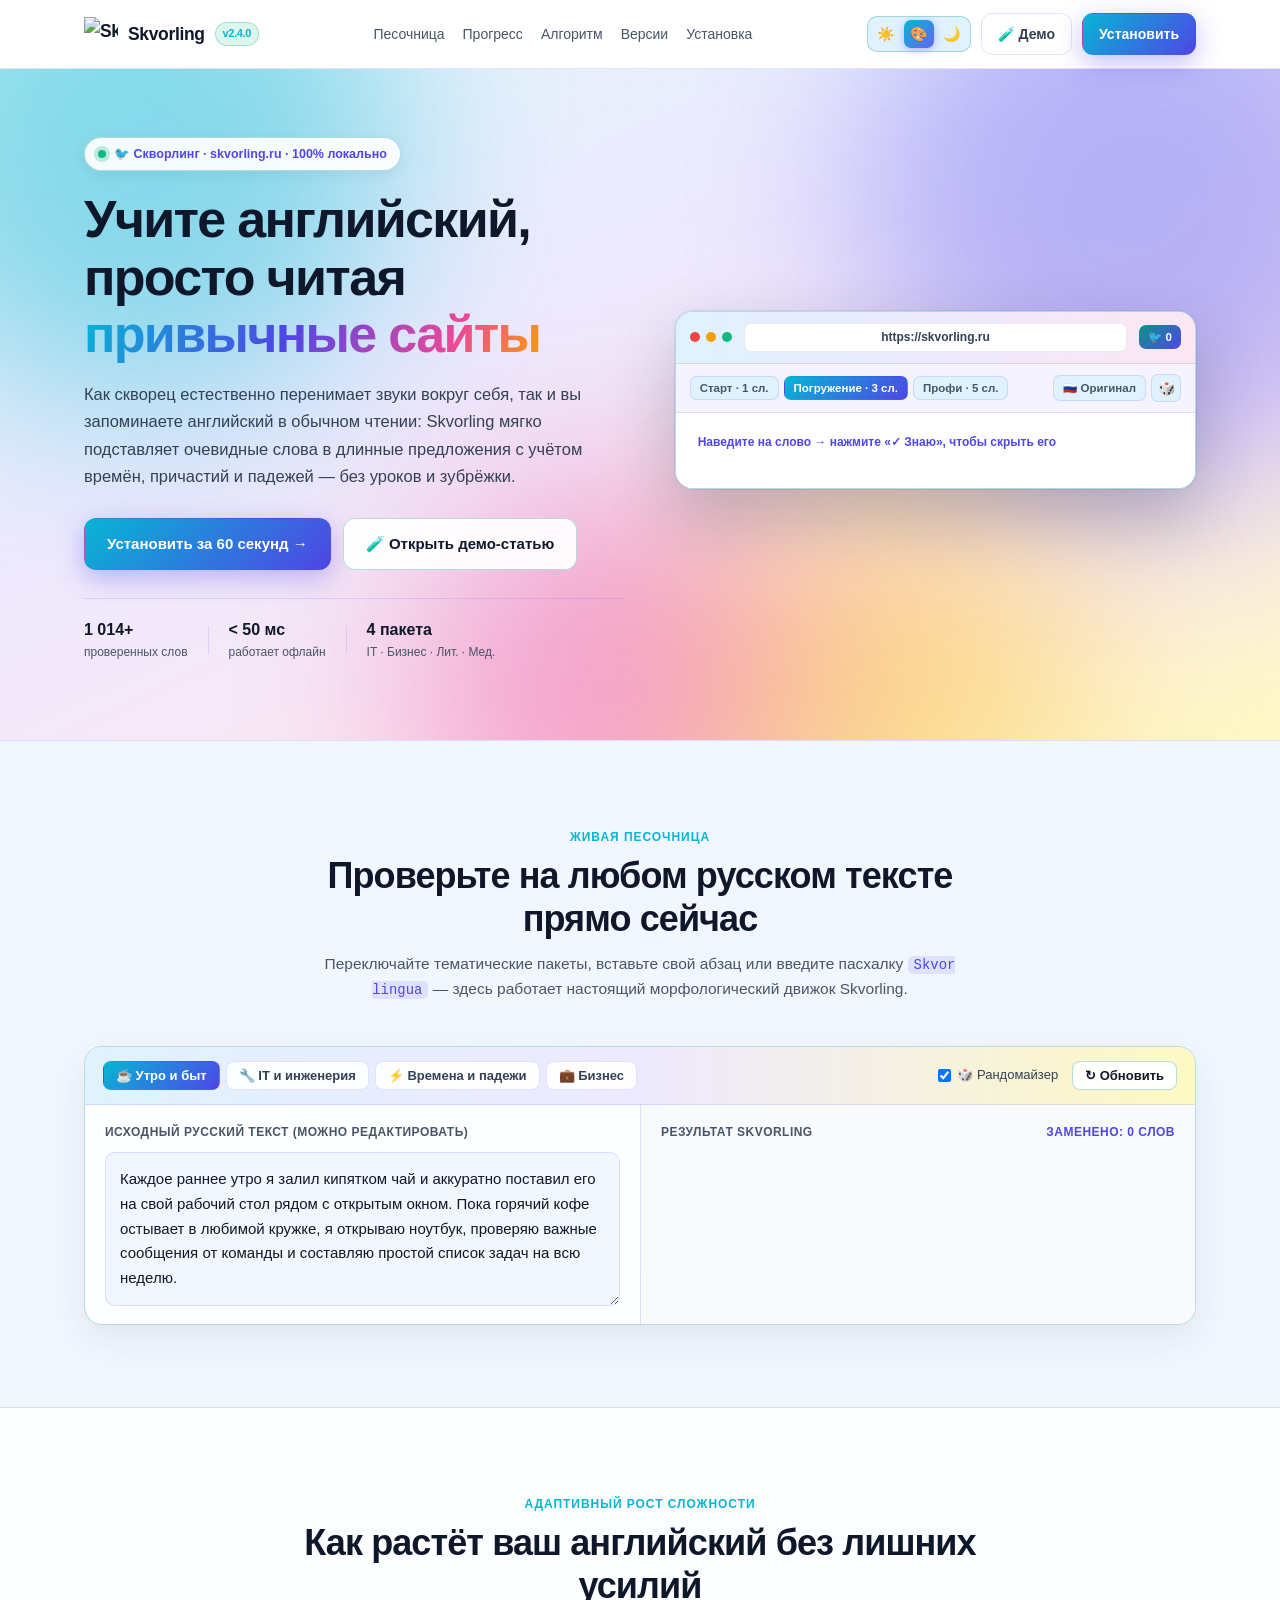
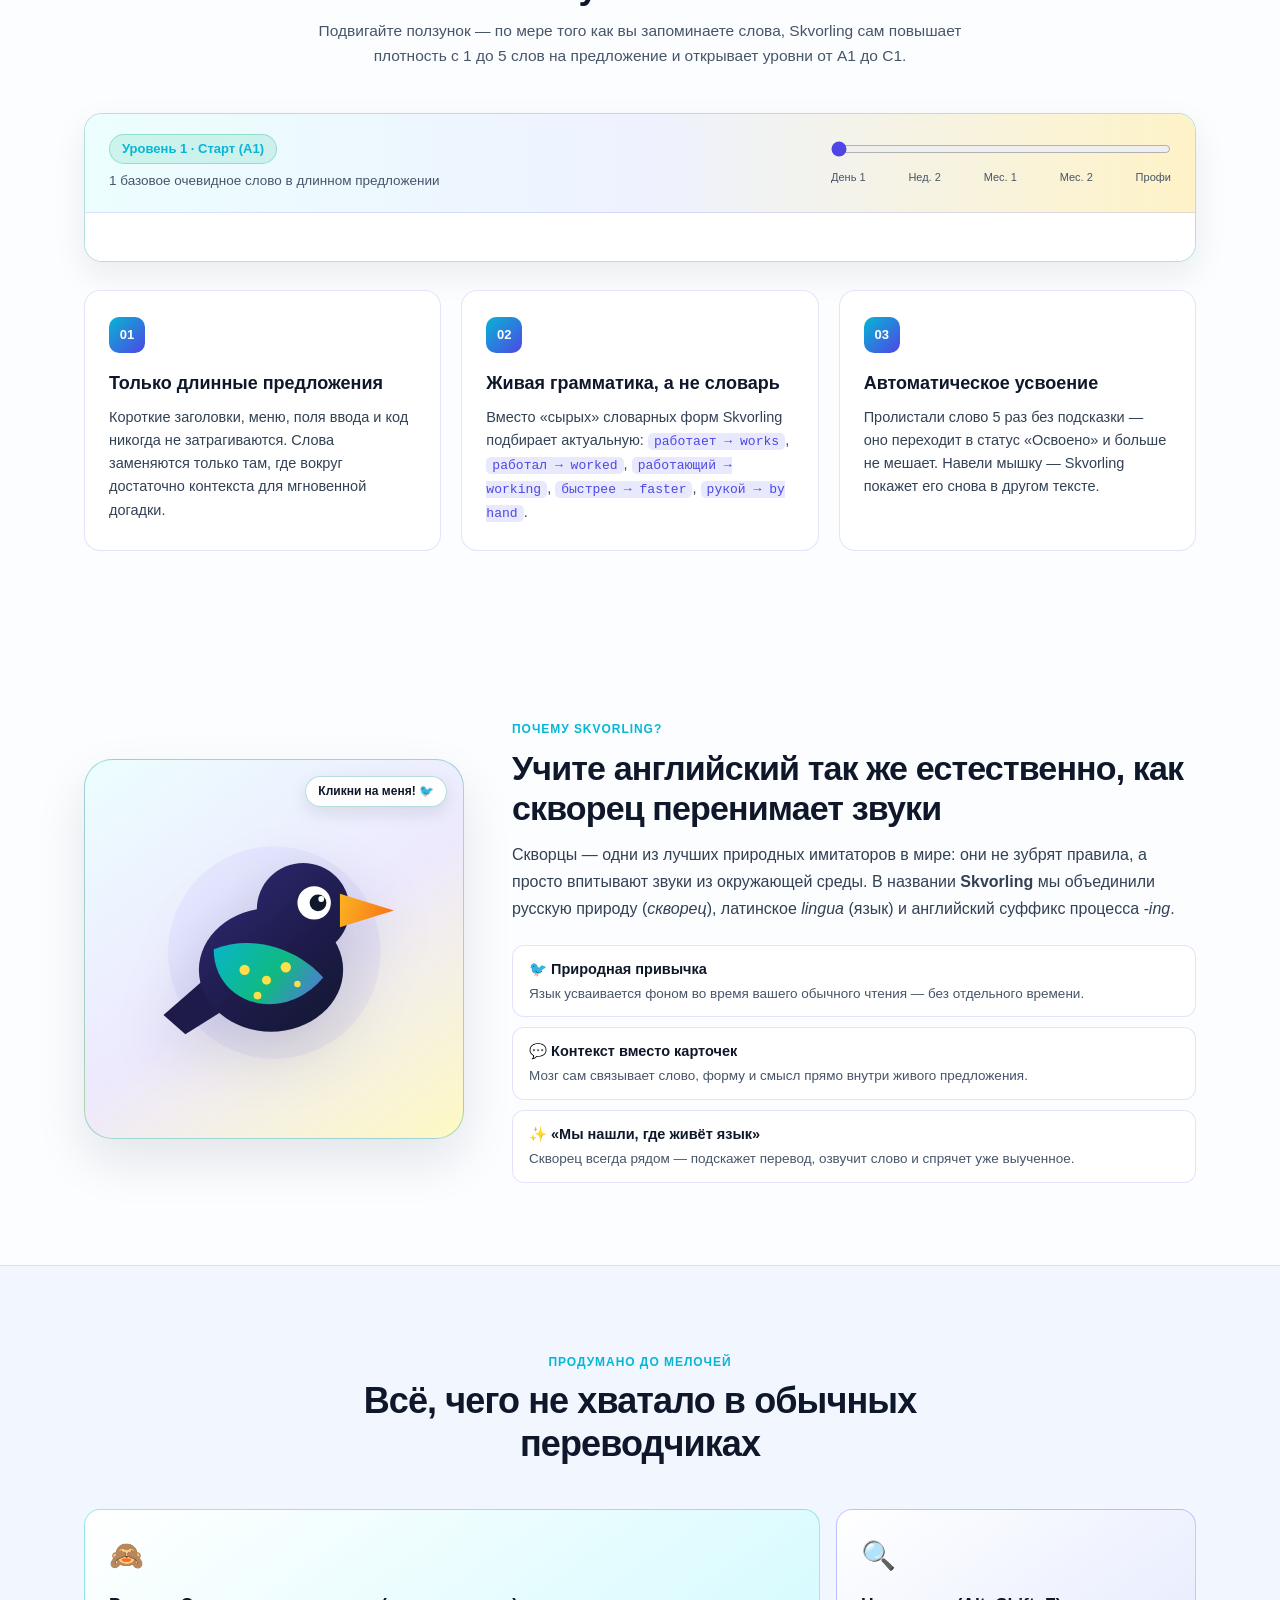
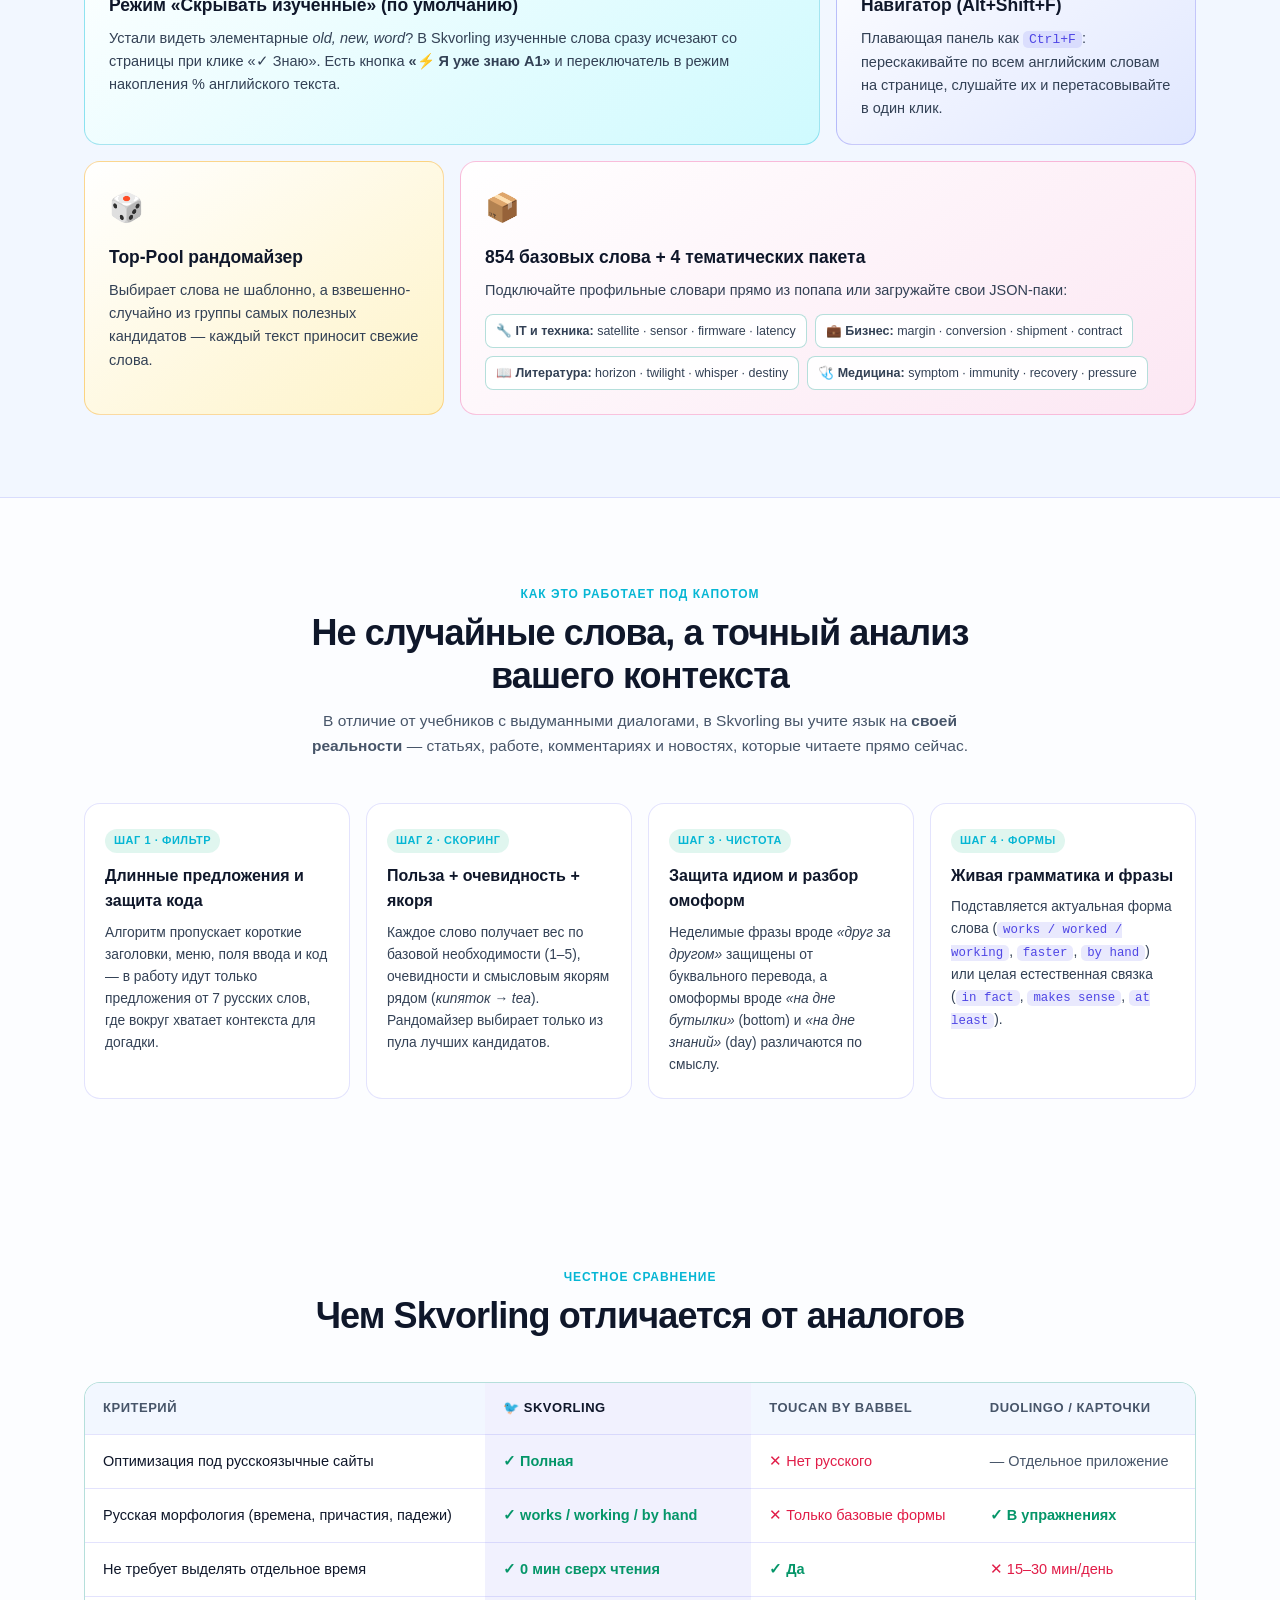
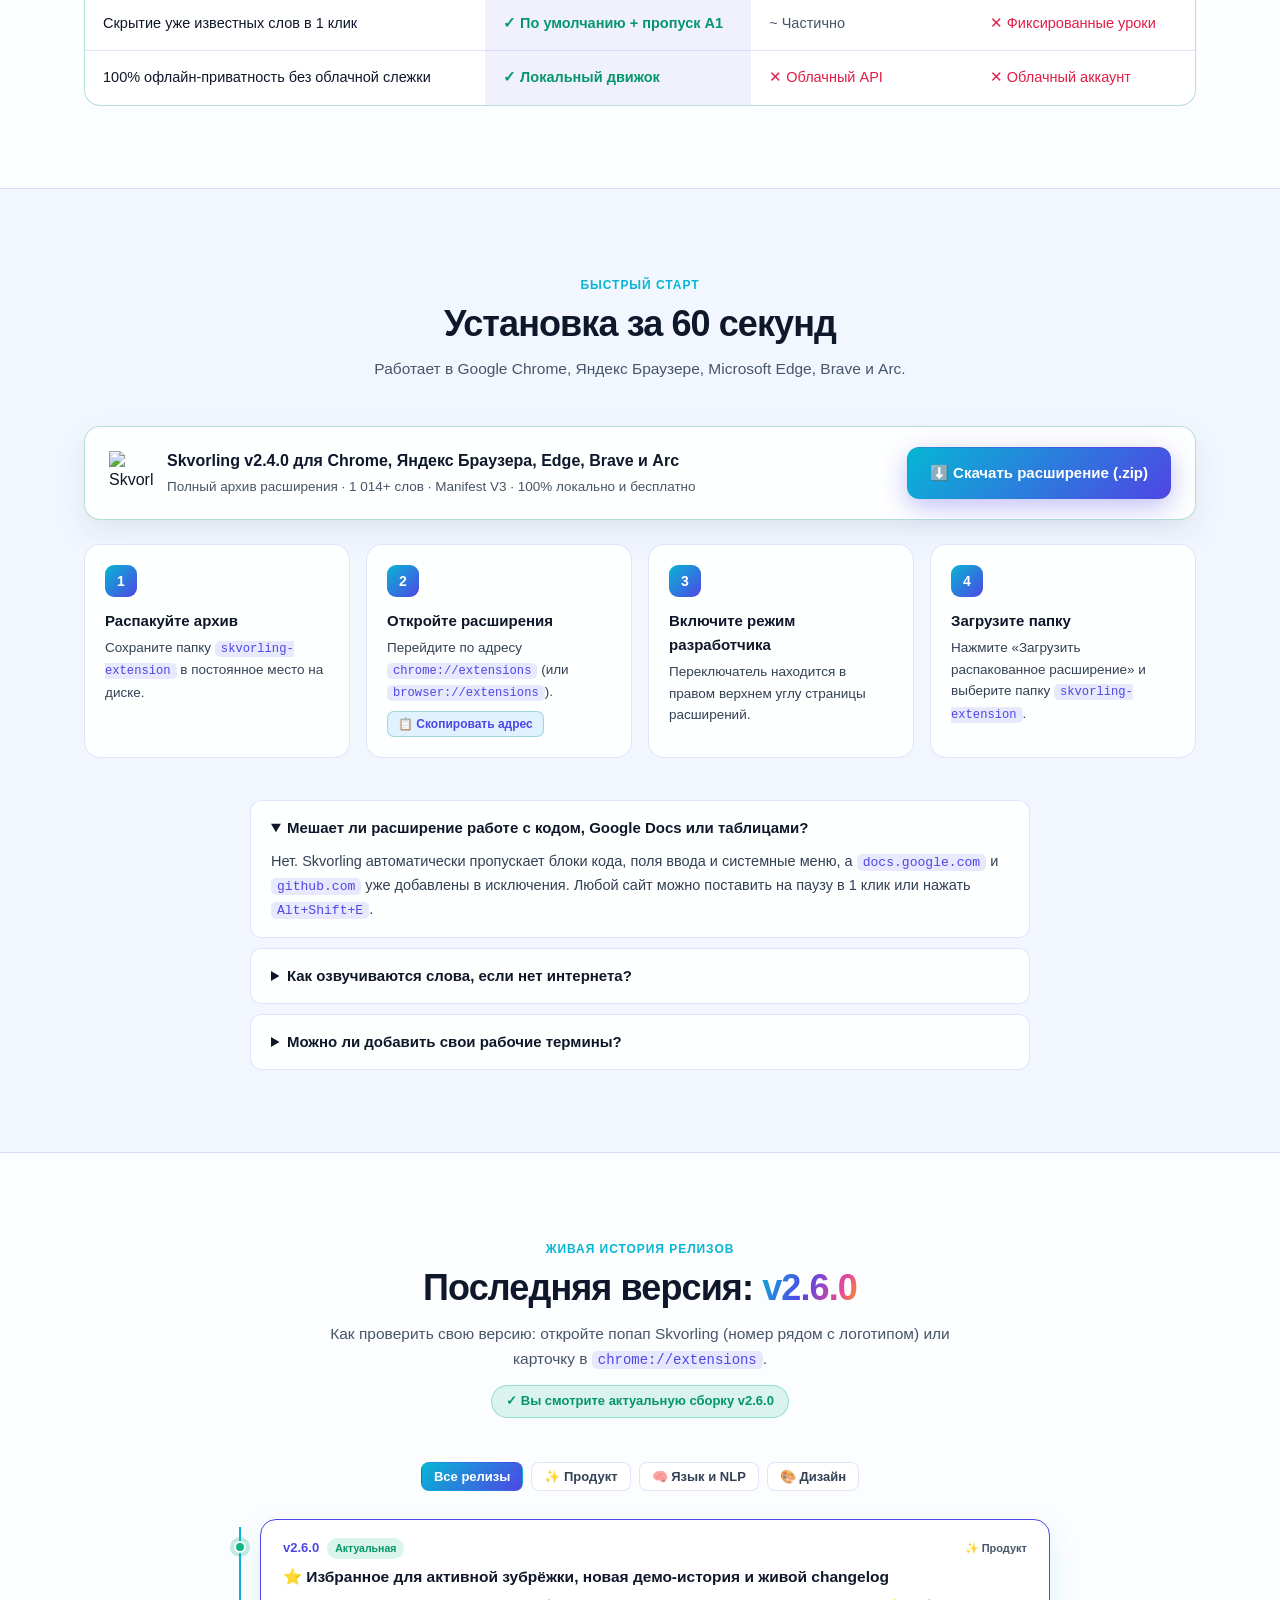
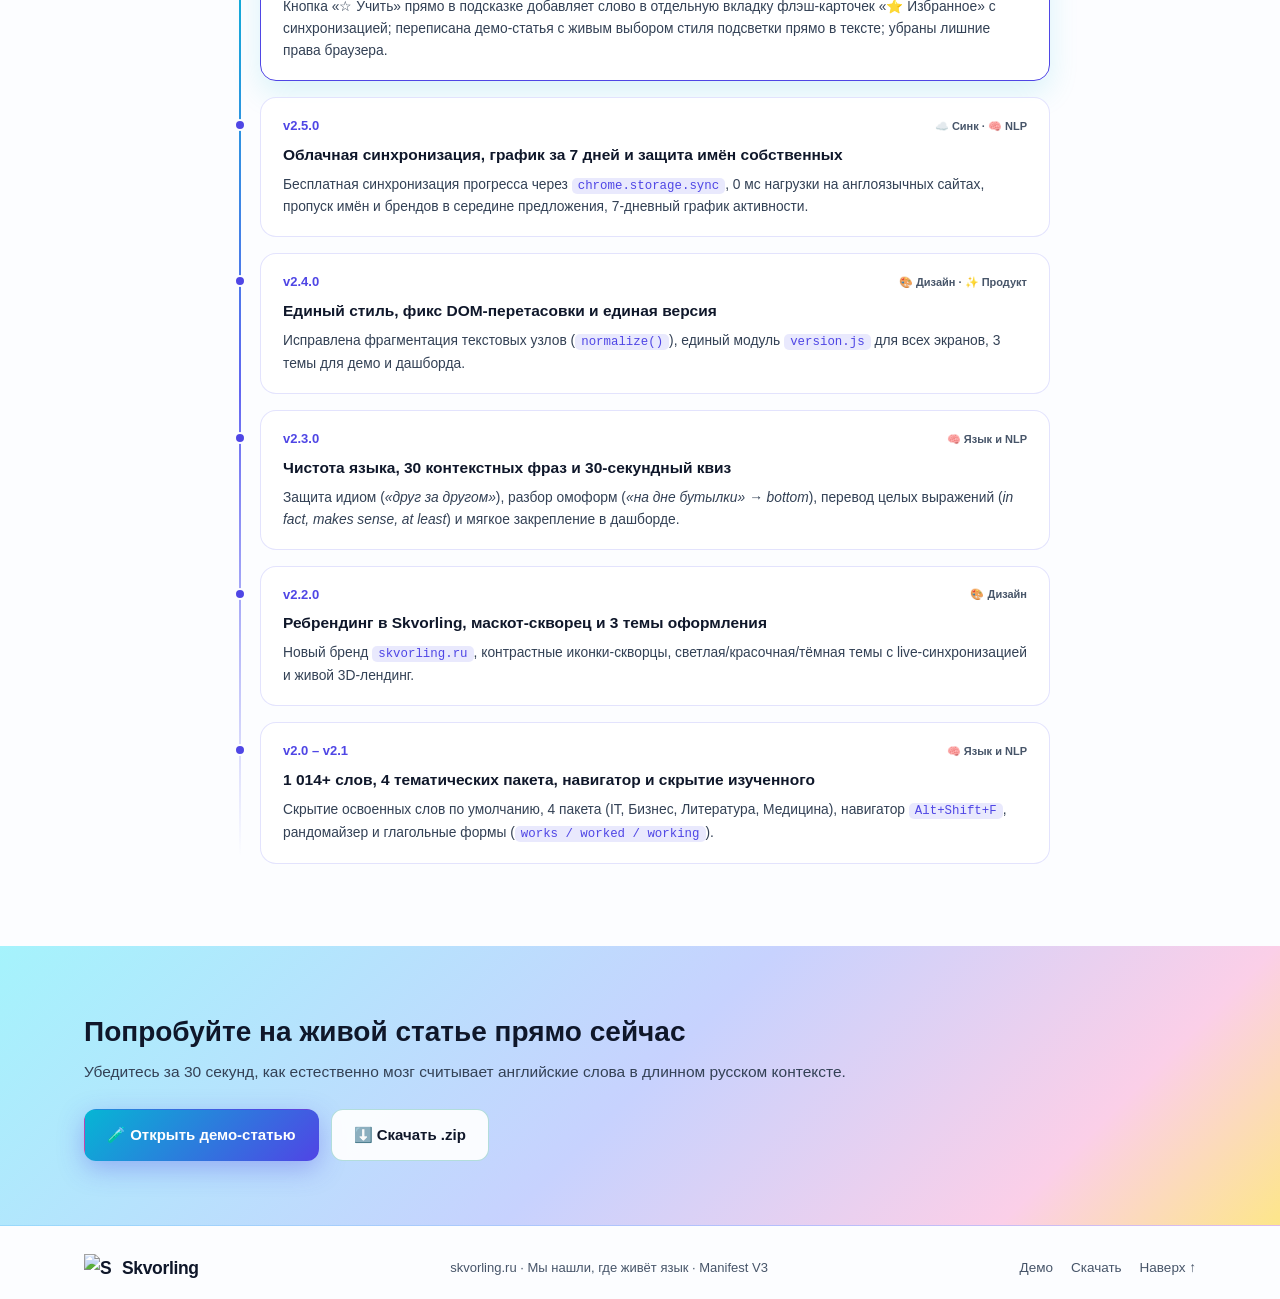
==== commit a0082fc8: "Add files via upload" ====
--- a/index.html
+++ b/index.html
@@ -5,6 +5,12 @@
   <meta name="viewport" content="width=device-width, initial-scale=1.0">
   <title>Skvorling (Скворлинг) — Пассивный английский прямо в браузере</title>
   <meta name="description" content="Учите английский, просто читая привычные сайты. Умная контекстная подмена слов с учётом русской морфологии, времён и падежей.">
+  <link rel="icon" type="image/png" href="icons/icon48.png">
+  <meta property="og:title" content="Skvorling (Скворлинг) — Пассивный английский прямо в браузере">
+  <meta property="og:description" content="Учите английский, просто читая привычные сайты. 1 014+ слов, русская морфология, времена и падежи — 100% локально и бесплатно.">
+  <meta property="og:url" content="https://skvorling.ru">
+  <meta property="og:image" content="https://skvorling.ru/icons/icon128.png">
+  <meta property="og:type" content="website">
   <link rel="stylesheet" href="landing.css">
 </head>
 <body data-theme="colorful">
@@ -558,7 +564,7 @@
       </div>
       <div class="cta-buttons">
         <a href="demo/demo.html" class="btn btn-primary btn-lg">🧪 Открыть демо-статью</a>
-        <a href="dashboard/dashboard.html" class="btn btn-secondary btn-lg">📊 Открыть дашборд</a>
+        <a href="./skvorling-extension.zip" download="skvorling-extension.zip" class="btn btn-secondary btn-lg">⬇️ Скачать .zip</a>
       </div>
     </div>
   </section>
@@ -572,7 +578,7 @@
       <div class="footer-note">skvorling.ru · Мы нашли, где живёт язык · Manifest V3</div>
       <div class="footer-links">
         <a href="demo/demo.html">Демо</a>
-        <a href="dashboard/dashboard.html">Дашборд</a>
+        <a href="#install">Скачать</a>
         <a href="#top">Наверх ↑</a>
       </div>
     </div>
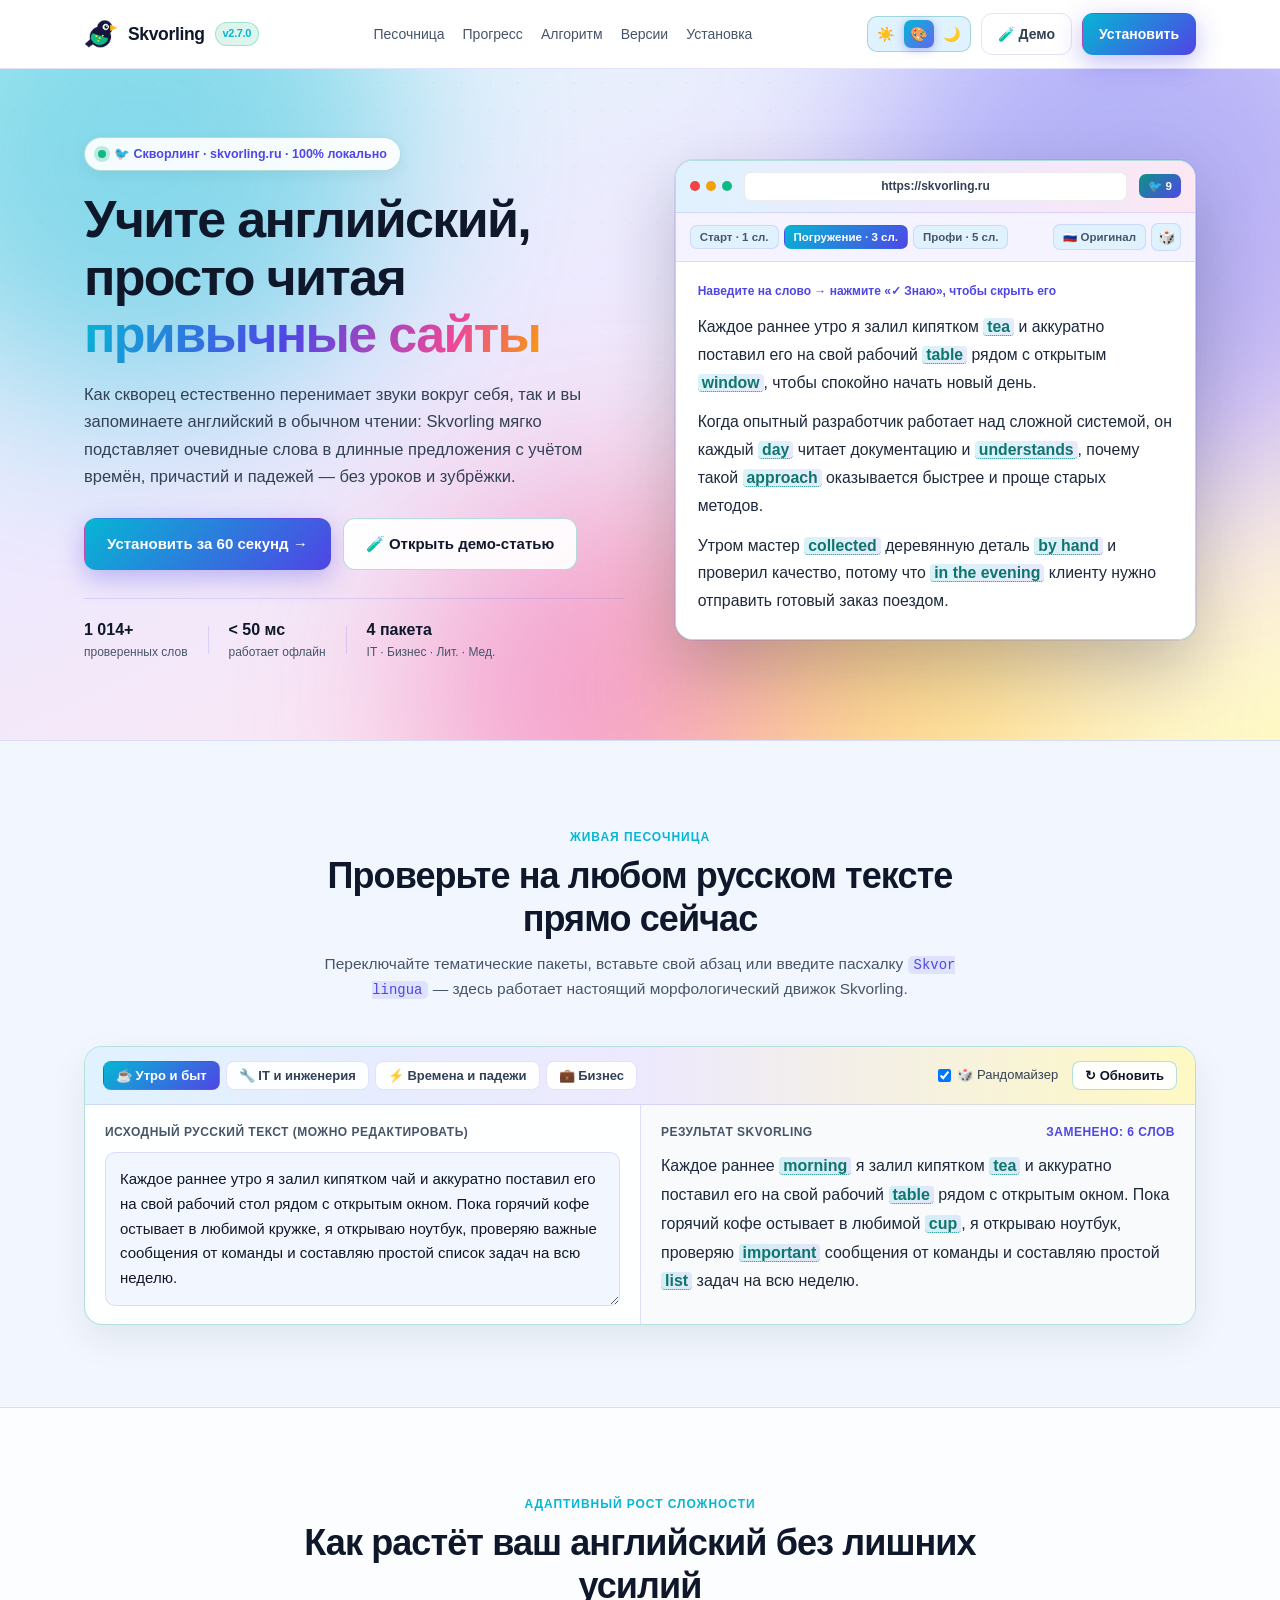
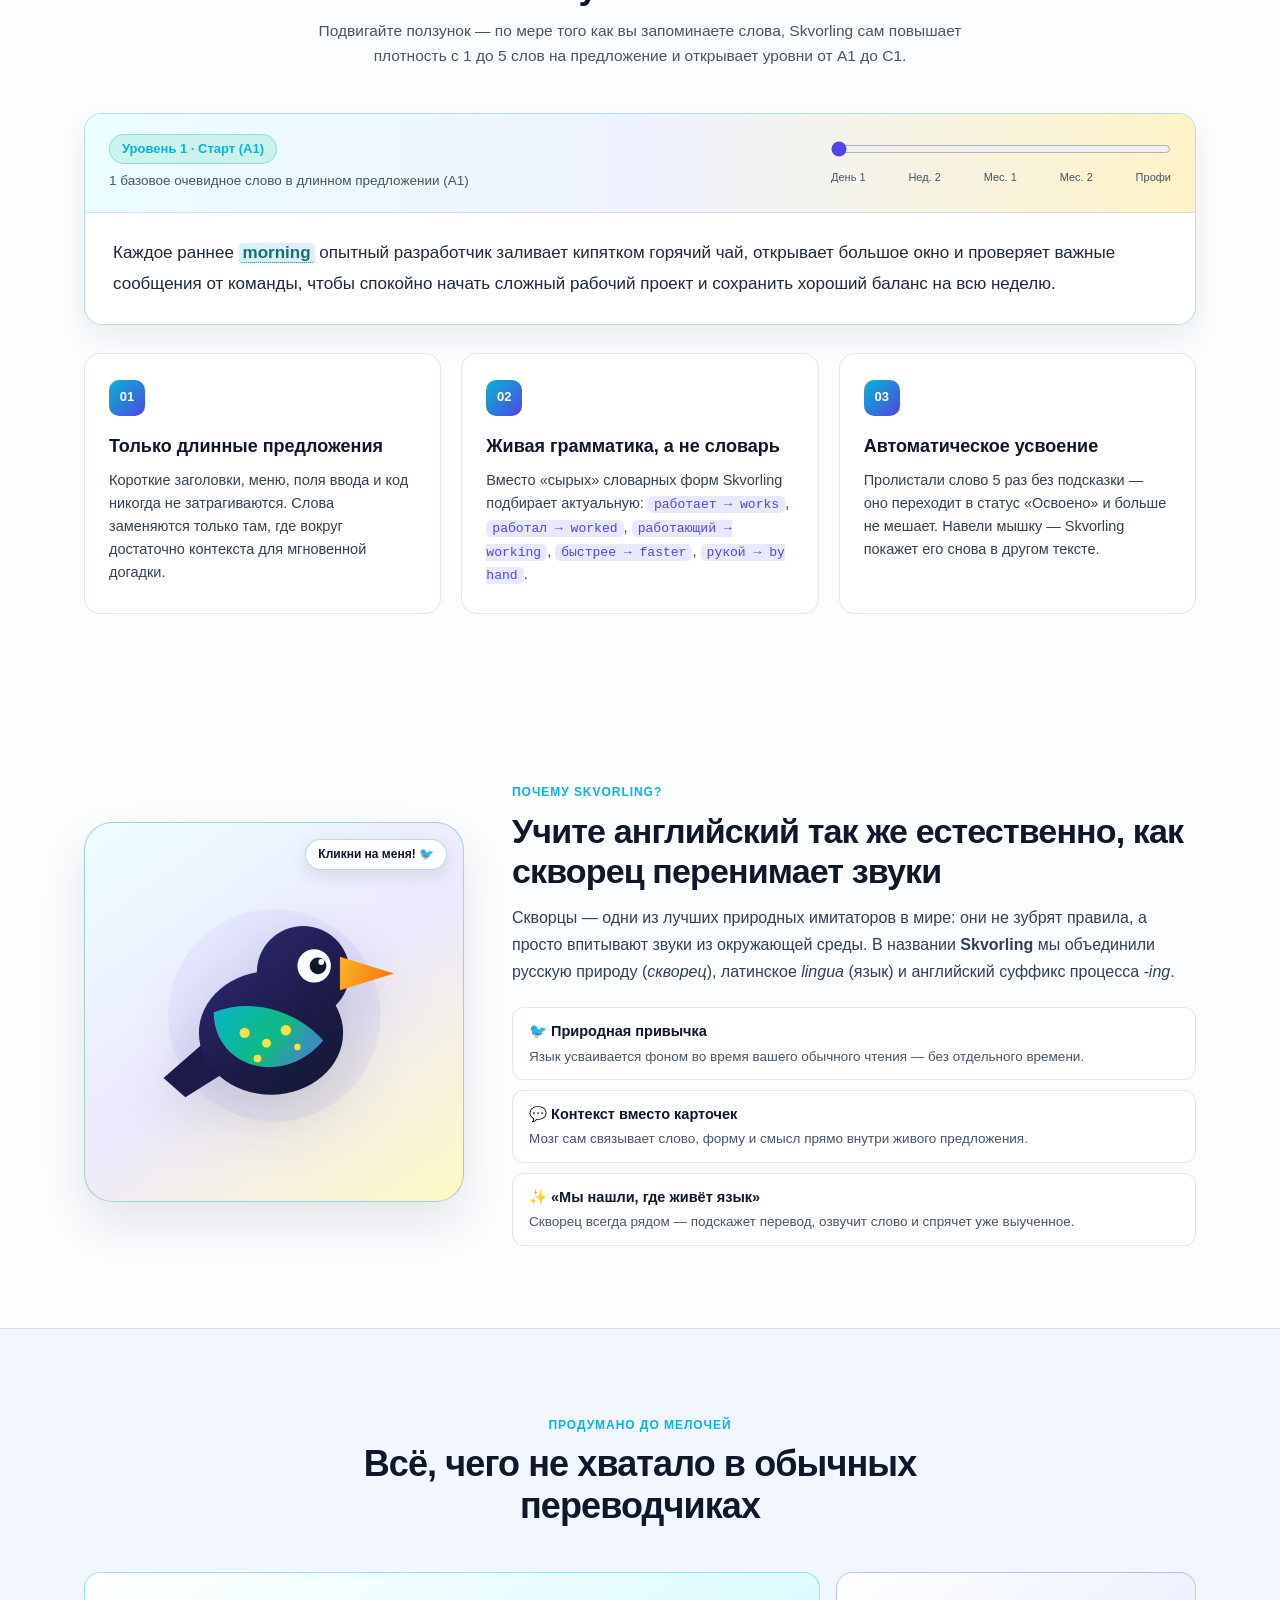
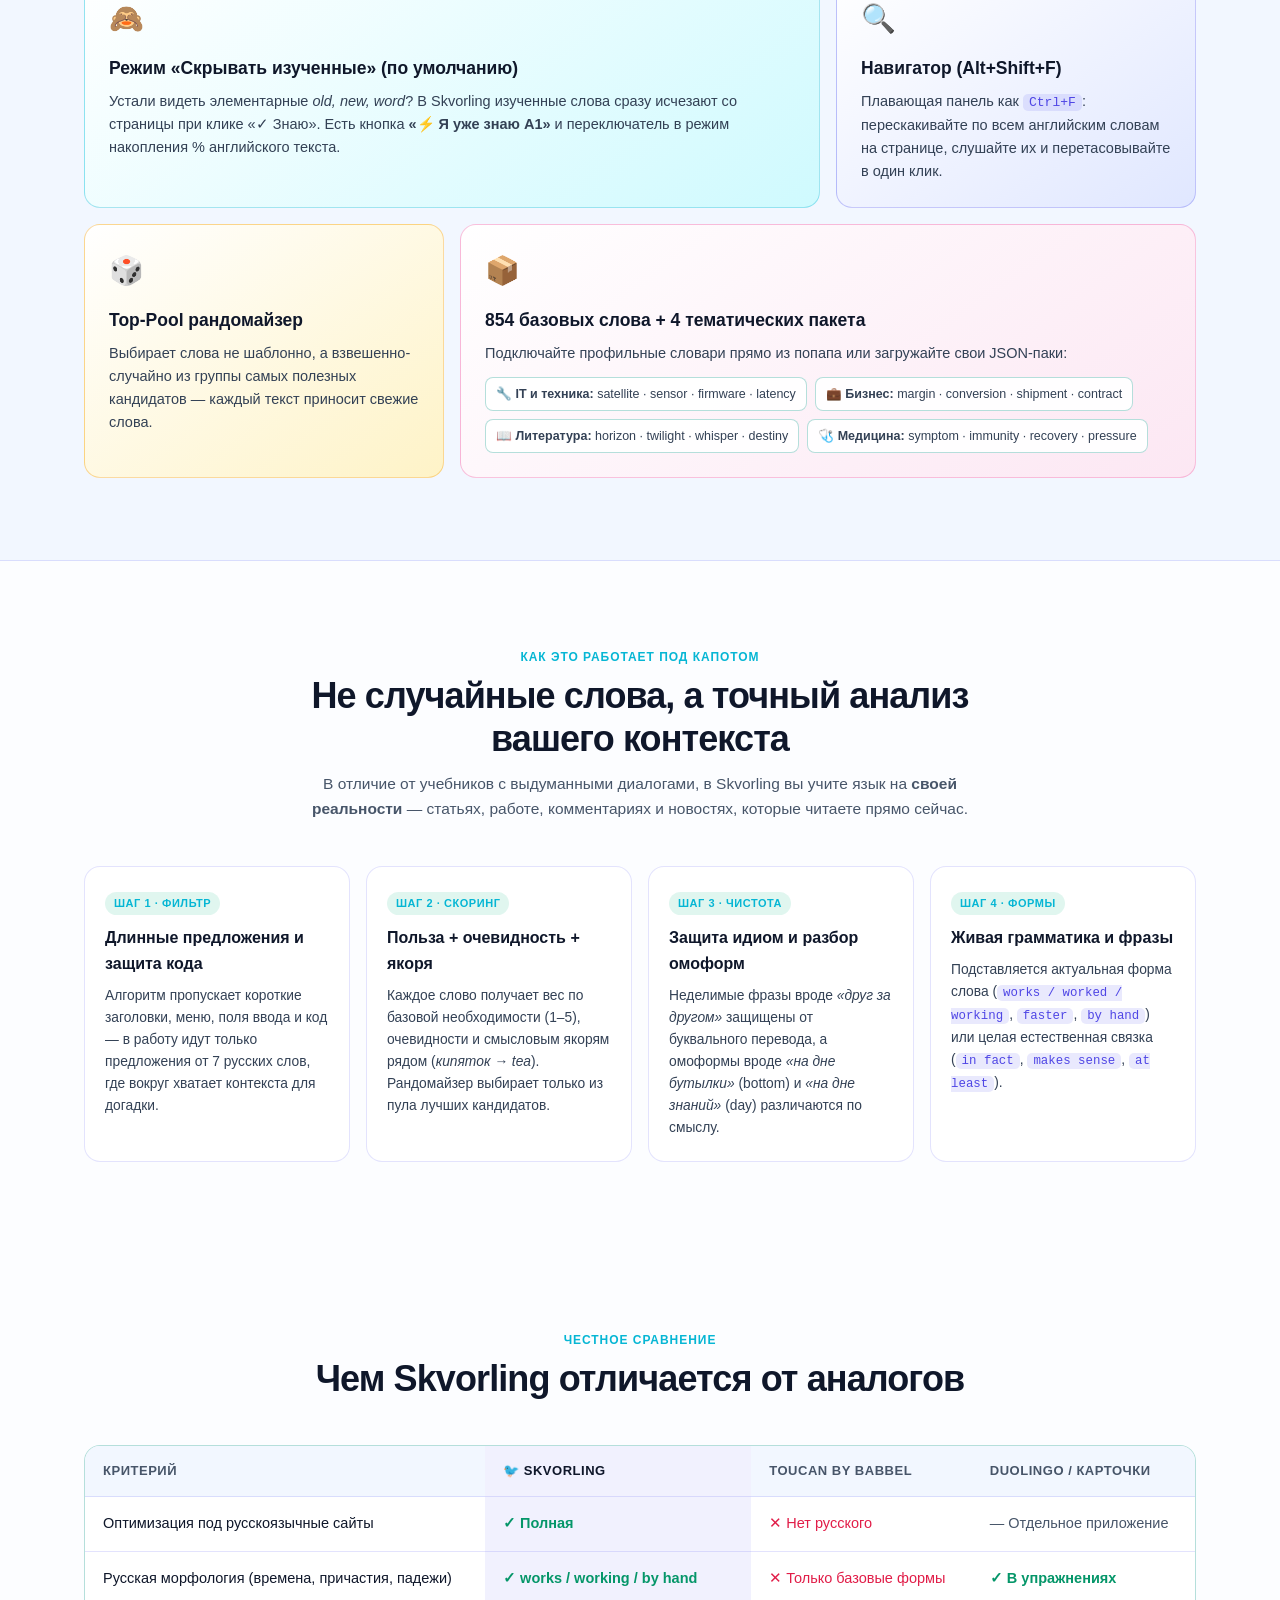
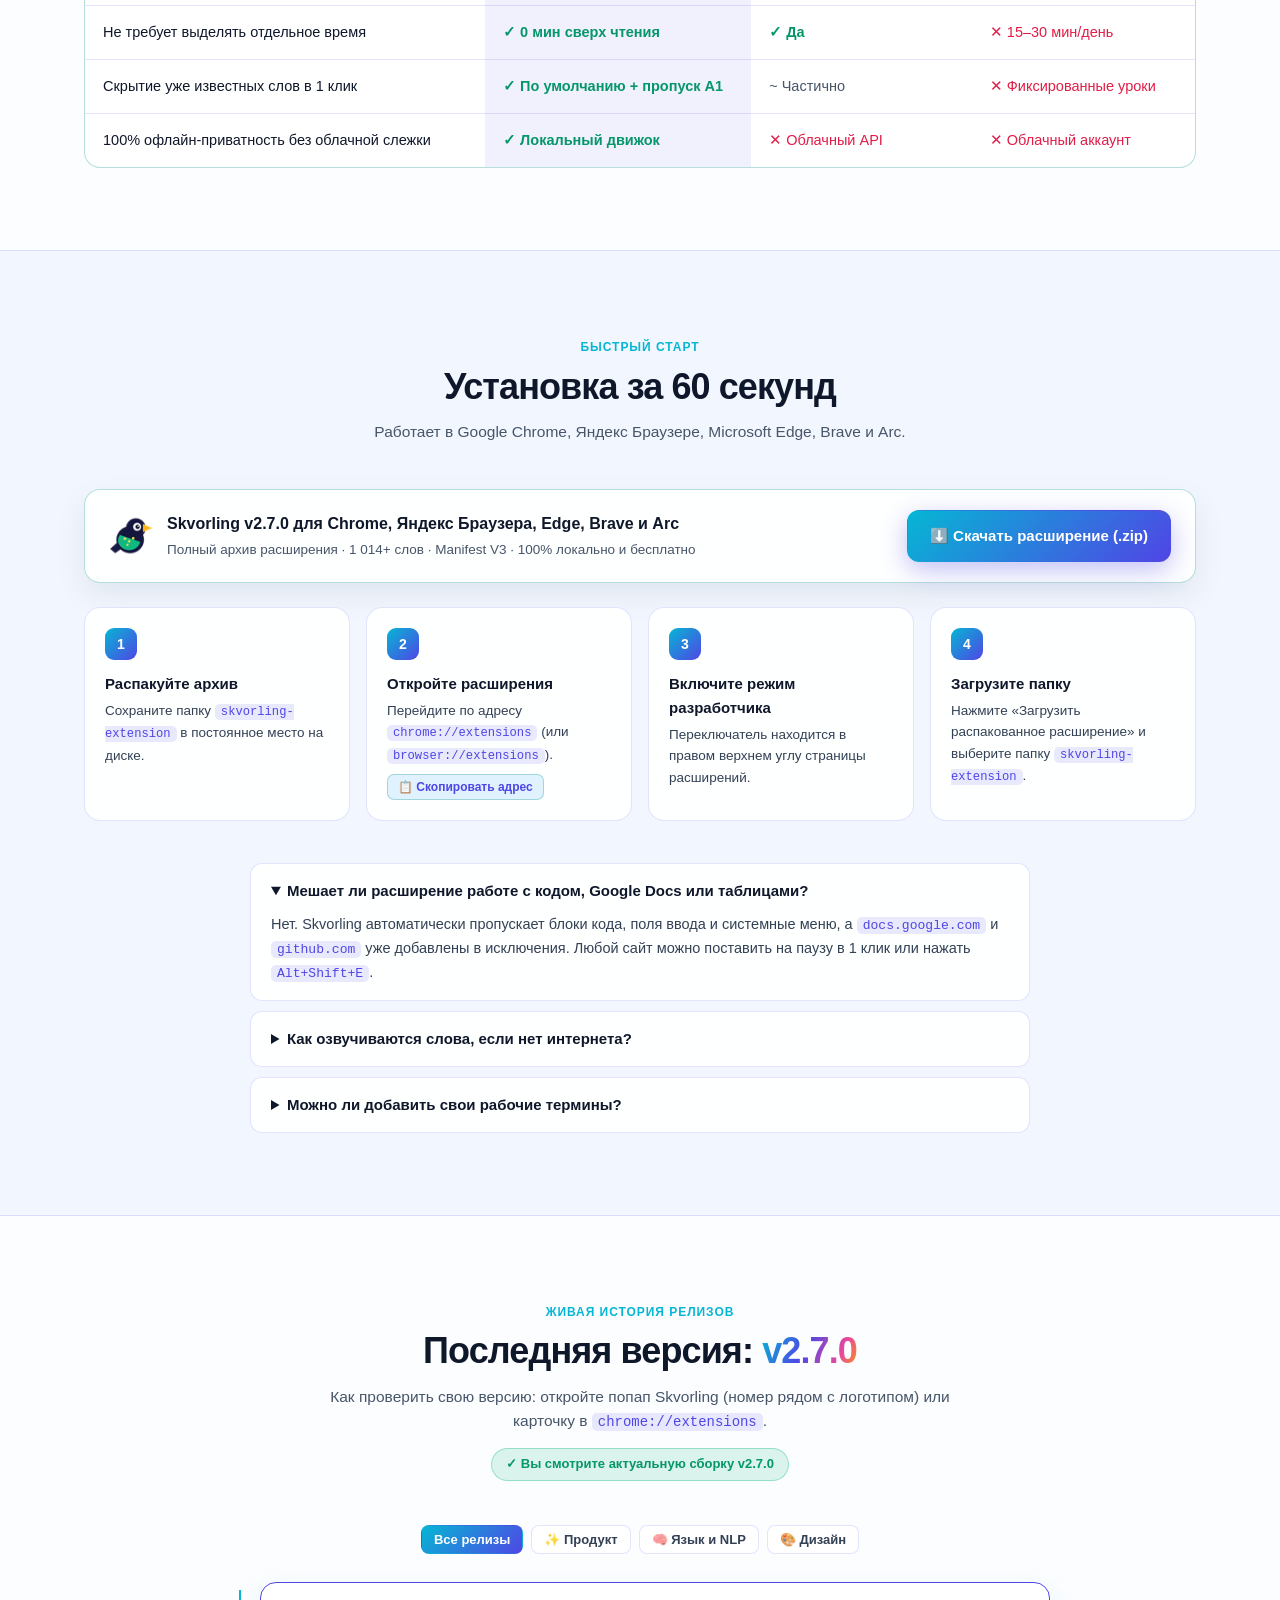
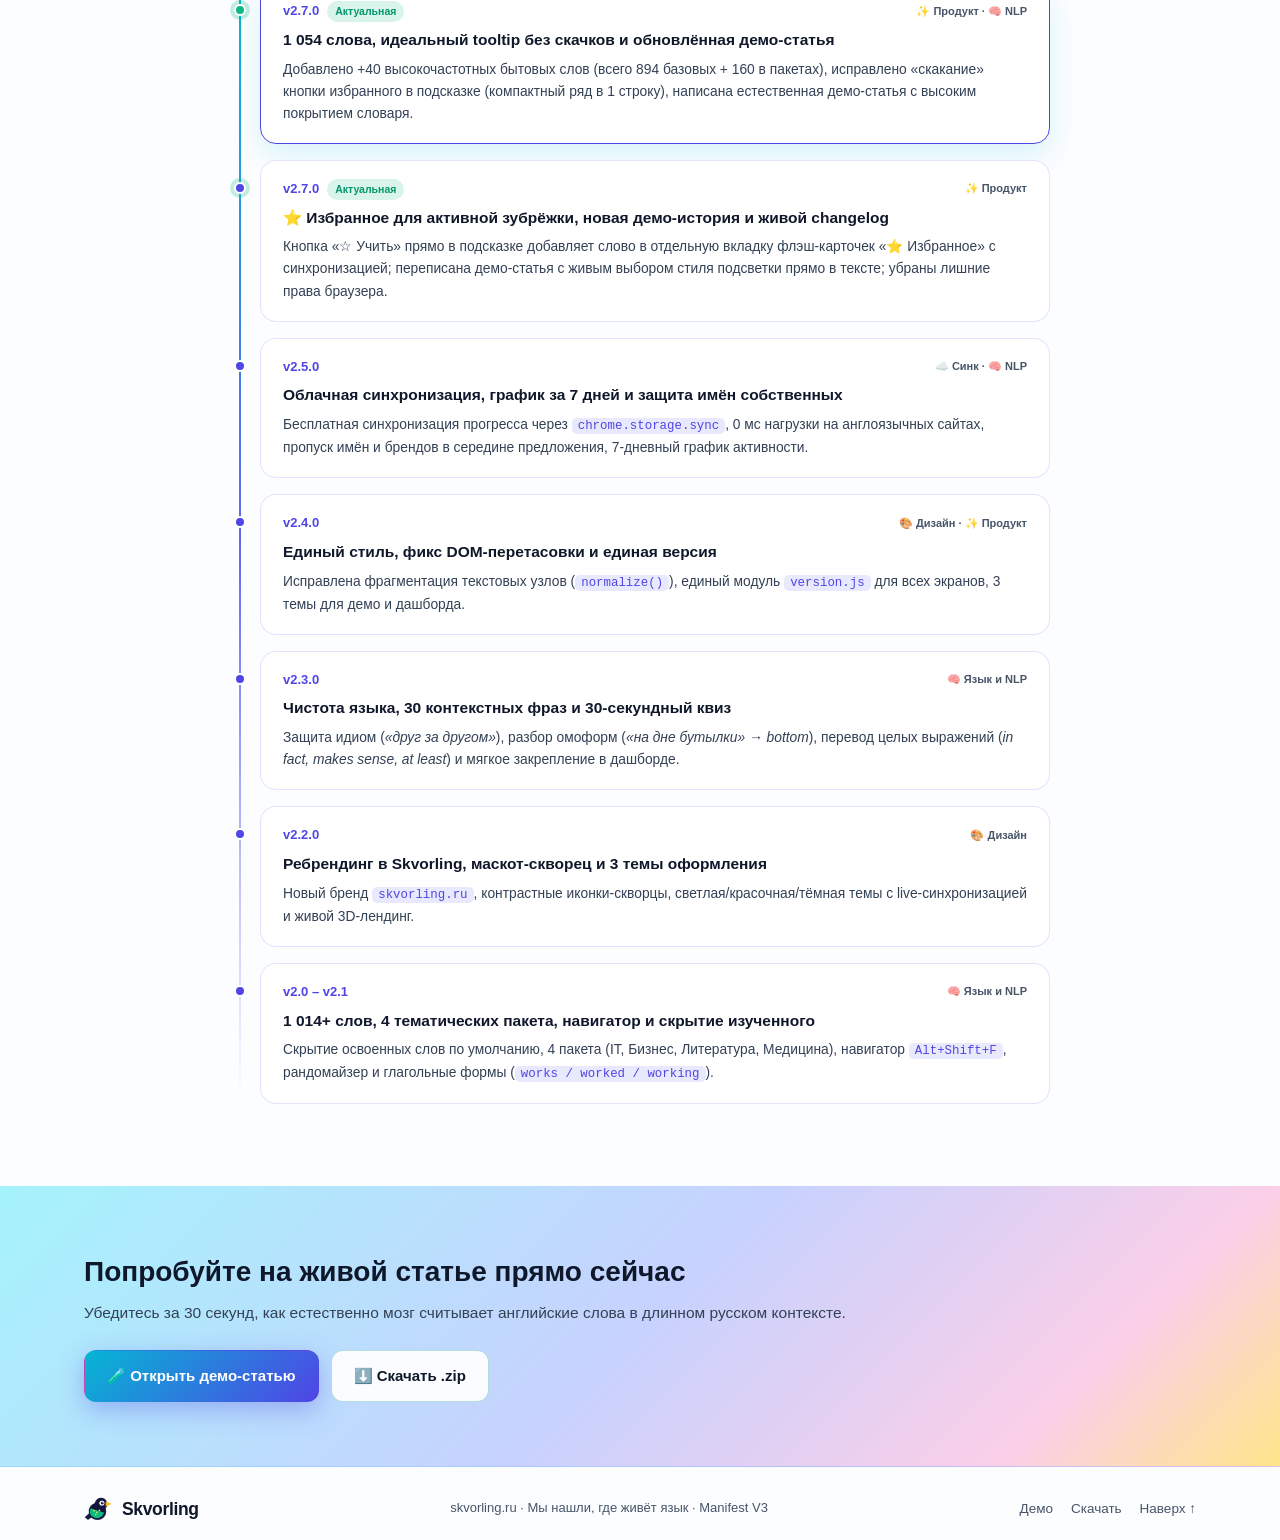
==== commit 72a30e1a: "Add files via upload" ====
--- a/index.html
+++ b/index.html
@@ -7,7 +7,7 @@
   <meta name="description" content="Учите английский, просто читая привычные сайты. Умная контекстная подмена слов с учётом русской морфологии, времён и падежей.">
   <link rel="icon" type="image/png" href="icons/icon48.png">
   <meta property="og:title" content="Skvorling (Скворлинг) — Пассивный английский прямо в браузере">
-  <meta property="og:description" content="Учите английский, просто читая привычные сайты. 1 014+ слов, русская морфология, времена и падежи — 100% локально и бесплатно.">
+  <meta property="og:description" content="Учите английский, просто читая привычные сайты. 1 054+ слов, русская морфология, времена и падежи — 100% локально и бесплатно.">
   <meta property="og:url" content="https://skvorling.ru">
   <meta property="og:image" content="https://skvorling.ru/icons/icon128.png">
   <meta property="og:type" content="website">
@@ -490,9 +490,9 @@
     <div class="container">
       <div class="section-head">
         <span class="section-eyebrow">Живая история релизов</span>
-        <h2>Последняя версия: <span class="gradient-text" data-skvorling-version>v2.6.0</span></h2>
+        <h2>Последняя версия: <span class="gradient-text" data-skvorling-version>v2.7.0</span></h2>
         <p>Как проверить свою версию: откройте попап Skvorling (номер рядом с логотипом) или карточку в <code>chrome://extensions</code>.</p>
-        <div class="ver-check-pill" id="verStatusBadge">✓ Вы смотрите актуальную сборку v2.6.0</div>
+        <div class="ver-check-pill" id="verStatusBadge">✓ Вы смотрите актуальную сборку v2.7.0</div>
       </div>
 
       <div class="cl-filters" id="clFilters">
@@ -503,10 +503,18 @@
       </div>
 
       <div class="timeline" id="clTimeline">
-        <div class="tl-item tl-latest" data-cats="product design">
+        <div class="tl-item tl-latest" data-cats="product nlp">
           <div class="tl-dot pulse-dot"></div>
           <div class="tl-card glow-card">
-            <div class="cl-head"><span class="cl-ver">v2.6.0</span><span class="cl-tag">Актуальная</span><span class="tl-cat">✨ Продукт</span></div>
+            <div class="cl-head"><span class="cl-ver">v2.7.0</span><span class="cl-tag">Актуальная</span><span class="tl-cat">✨ Продукт · 🧠 NLP</span></div>
+            <strong>1 054 слова, идеальный tooltip без скачков и обновлённая демо-статья</strong>
+            <p>Добавлено +40 высокочастотных бытовых слов (всего 894 базовых + 160 в пакетах), исправлено «скакание» кнопки избранного в подсказке (компактный ряд в 1 строку), написана естественная демо-статья с высоким покрытием словаря.</p>
+          </div>
+        </div>
+        <div class="tl-item" data-cats="product design">
+          <div class="tl-dot pulse-dot"></div>
+          <div class="tl-card glow-card">
+            <div class="cl-head"><span class="cl-ver">v2.7.0</span><span class="cl-tag">Актуальная</span><span class="tl-cat">✨ Продукт</span></div>
             <strong>⭐ Избранное для активной зубрёжки, новая демо-история и живой changelog</strong>
             <p>Кнопка «☆ Учить» прямо в подсказке добавляет слово в отдельную вкладку флэш-карточек «⭐ Избранное» с синхронизацией; переписана демо-статья с живым выбором стиля подсветки прямо в тексте; убраны лишние права браузера.</p>
           </div>
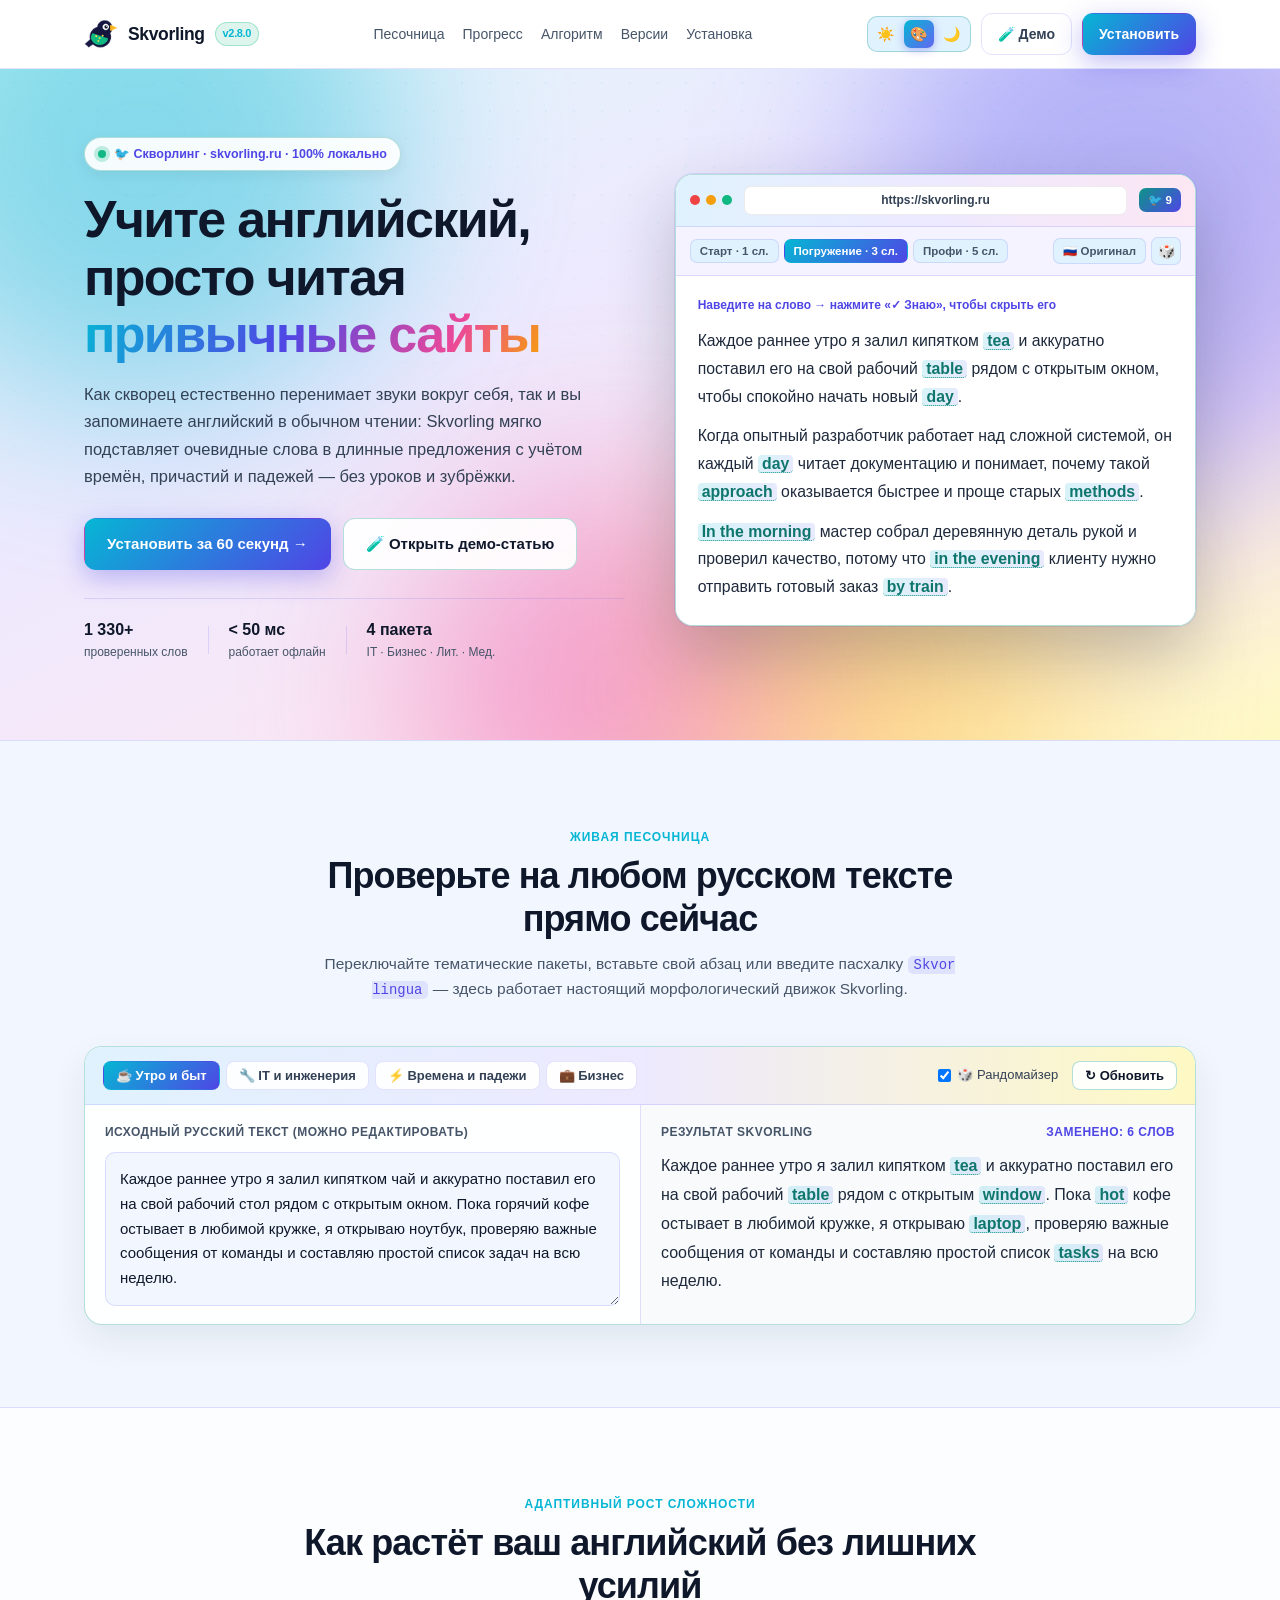
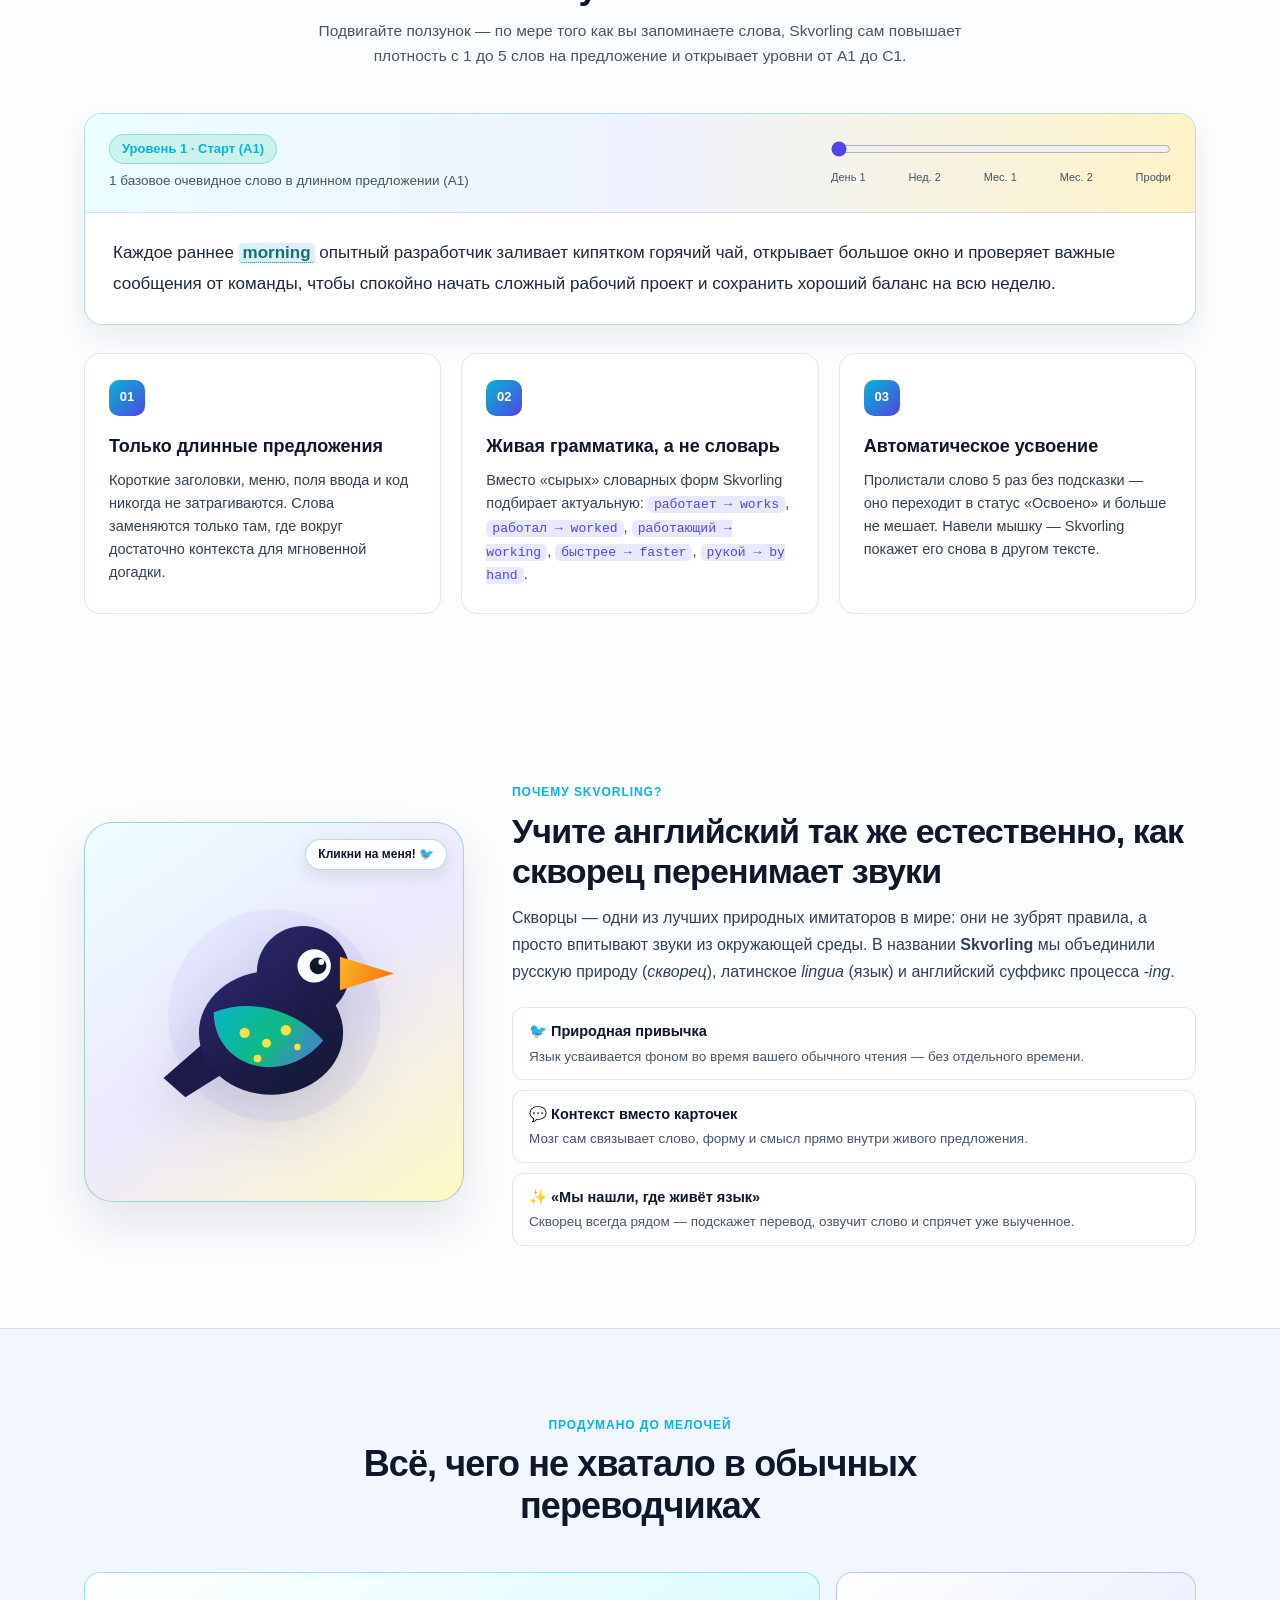
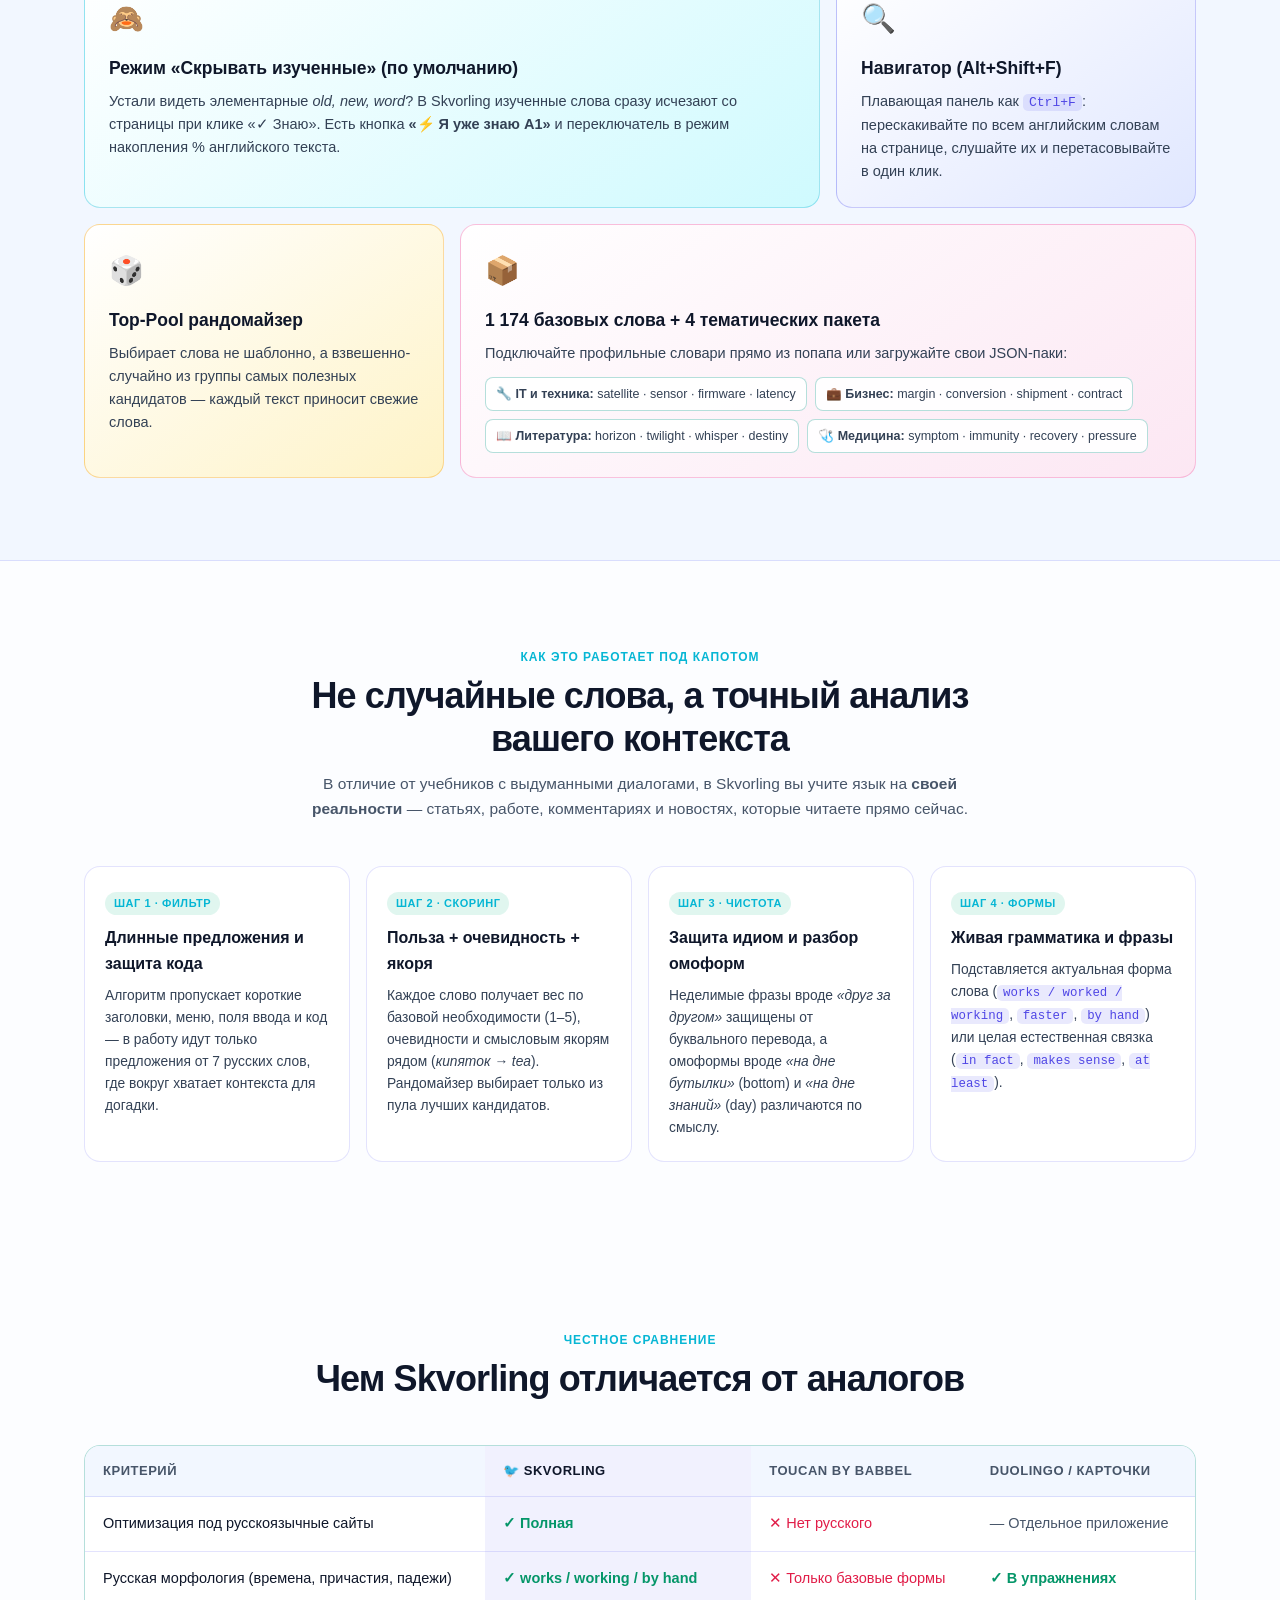
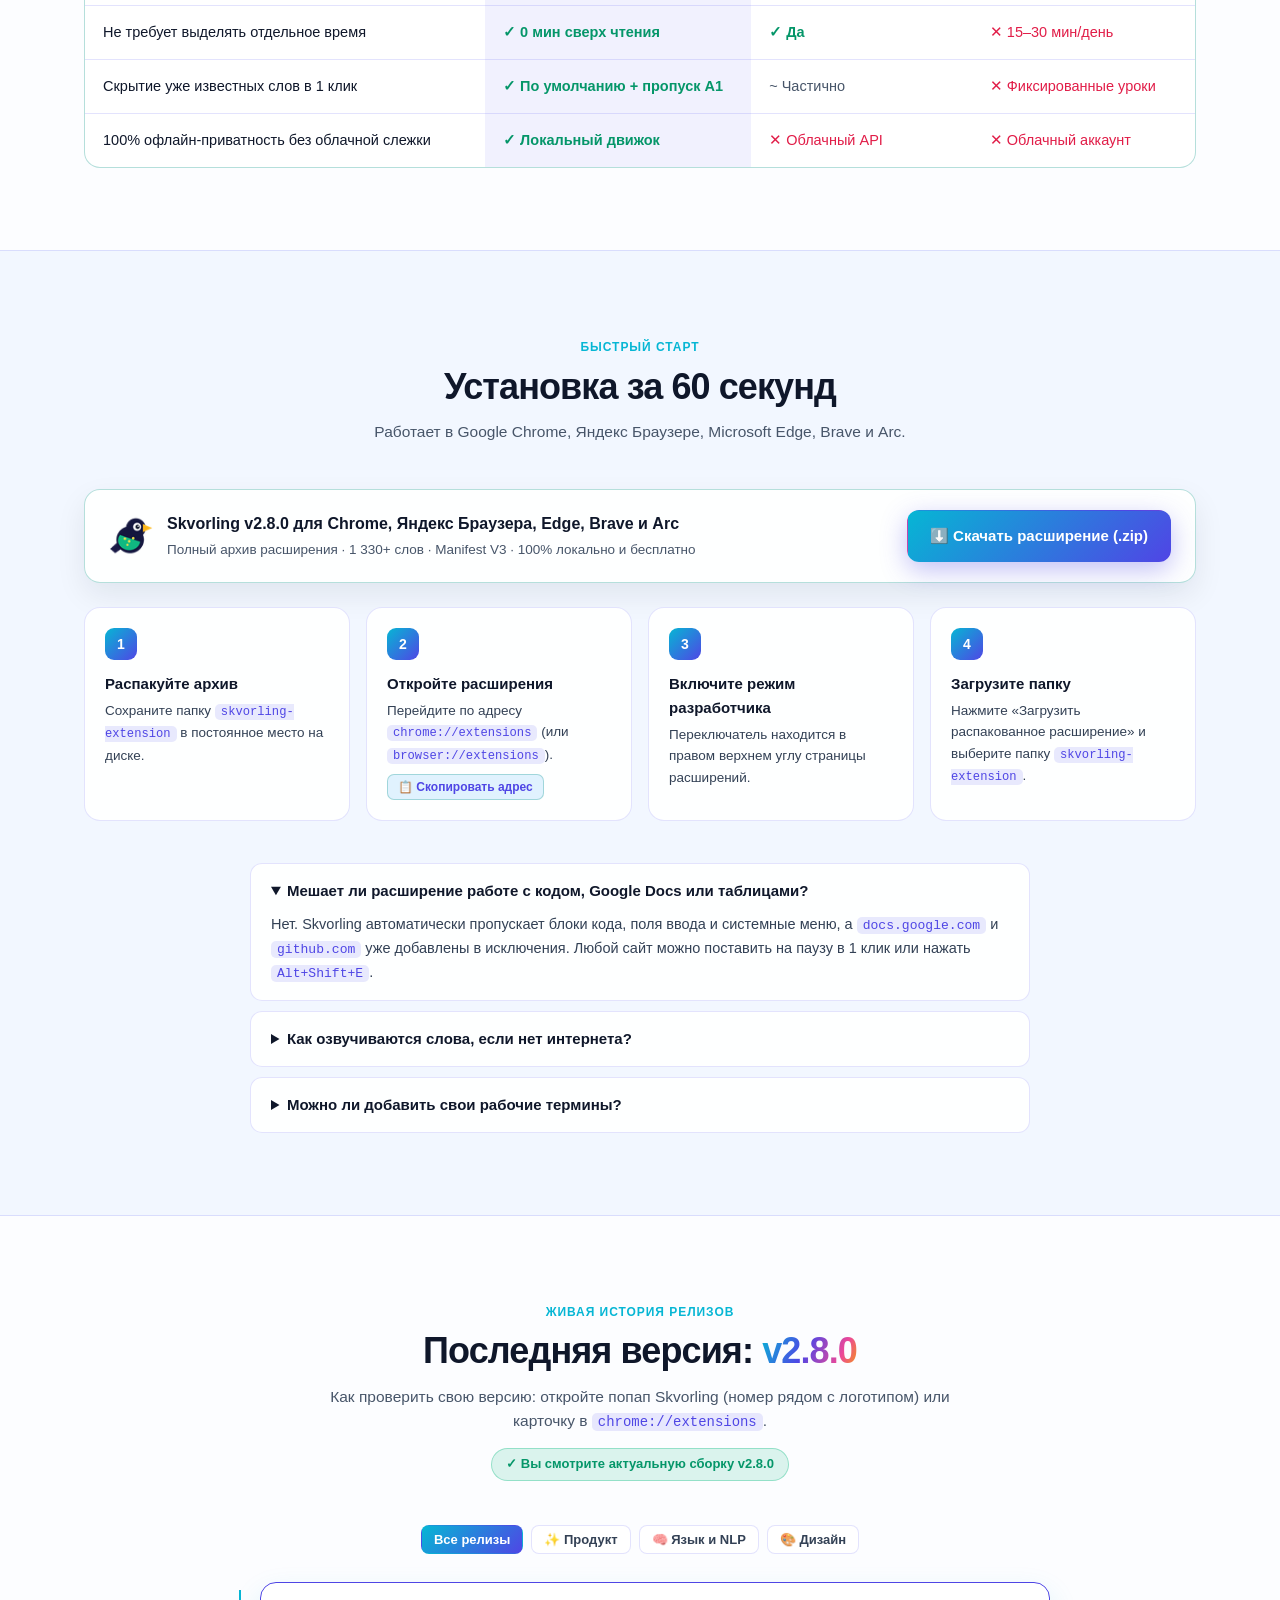
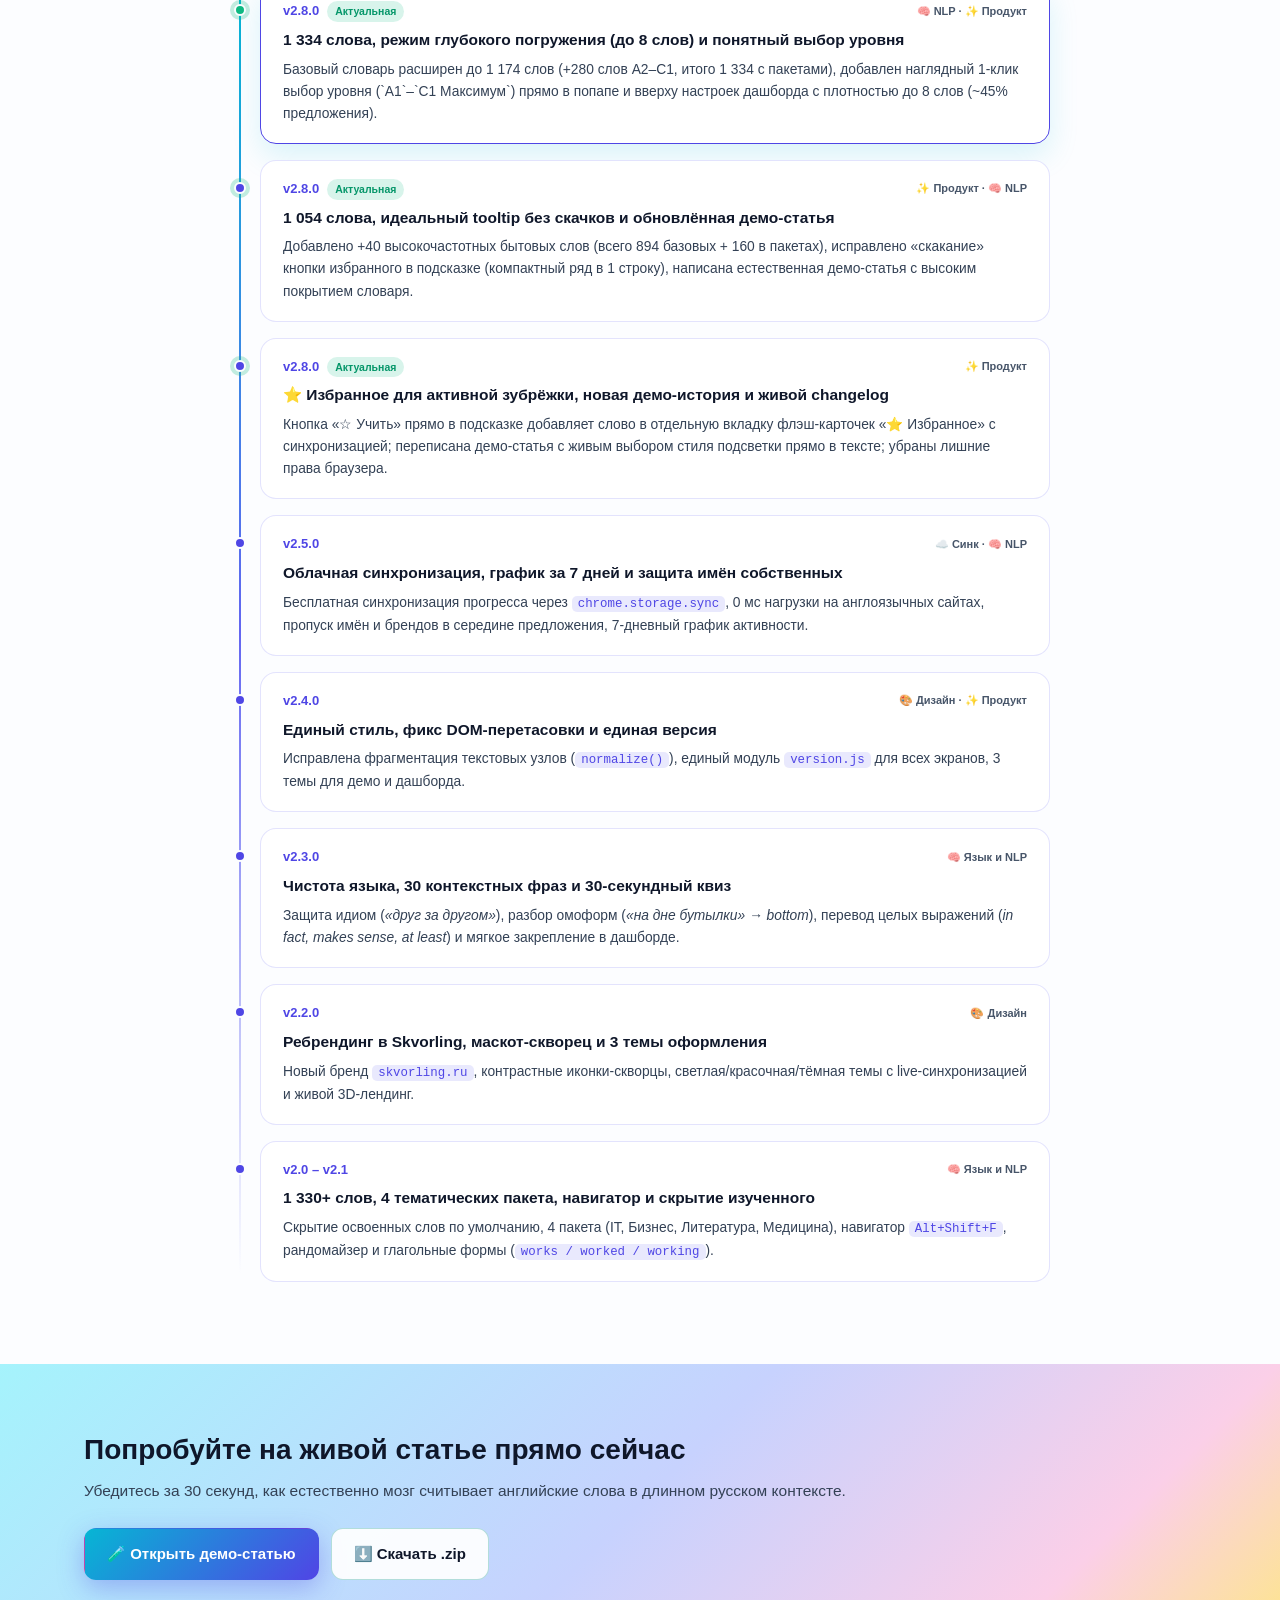
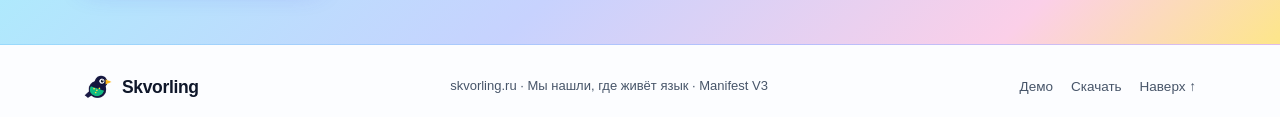
==== commit a1bcda7f: "Add files via upload" ====
--- a/index.html
+++ b/index.html
@@ -7,7 +7,7 @@
   <meta name="description" content="Учите английский, просто читая привычные сайты. Умная контекстная подмена слов с учётом русской морфологии, времён и падежей.">
   <link rel="icon" type="image/png" href="icons/icon48.png">
   <meta property="og:title" content="Skvorling (Скворлинг) — Пассивный английский прямо в браузере">
-  <meta property="og:description" content="Учите английский, просто читая привычные сайты. 1 054+ слов, русская морфология, времена и падежи — 100% локально и бесплатно.">
+  <meta property="og:description" content="Учите английский, просто читая привычные сайты. 1 334 слова, русская морфология, времена и падежи — 100% локально и бесплатно.">
   <meta property="og:url" content="https://skvorling.ru">
   <meta property="og:image" content="https://skvorling.ru/icons/icon128.png">
   <meta property="og:type" content="website">
@@ -71,7 +71,7 @@
           <a href="demo/demo.html" class="btn btn-secondary btn-lg">🧪 Открыть демо-статью</a>
         </div>
         <div class="hero-trust">
-          <div class="trust-item"><strong>1 014+</strong><span>проверенных слов</span></div>
+          <div class="trust-item"><strong>1 330+</strong><span>проверенных слов</span></div>
           <div class="trust-sep"></div>
           <div class="trust-item"><strong>&lt; 50 мс</strong><span>работает офлайн</span></div>
           <div class="trust-sep"></div>
@@ -312,7 +312,7 @@
         </div>
         <div class="bento-card bento-wide glow-card">
           <div class="bento-icon">📦</div>
-          <h3>854 базовых слова + 4 тематических пакета</h3>
+          <h3>1 174 базовых слова + 4 тематических пакета</h3>
           <p>Подключайте профильные словари прямо из попапа или загружайте свои JSON-паки:</p>
           <div class="pack-pills">
             <span class="pack-pill"><strong>🔧 IT и техника:</strong> satellite · sensor · firmware · latency</span>
@@ -429,7 +429,7 @@
           <img src="icons/icon48.png" alt="Skvorling" width="44" height="44" style="display:block;">
           <div>
             <strong>Skvorling <span data-skvorling-version>v2.4.0</span> для Chrome, Яндекс Браузера, Edge, Brave и Arc</strong>
-            <p>Полный архив расширения · 1 014+ слов · Manifest V3 · 100% локально и бесплатно</p>
+            <p>Полный архив расширения · 1 330+ слов · Manifest V3 · 100% локально и бесплатно</p>
           </div>
         </div>
         <a href="./skvorling-extension.zip" download="skvorling-extension.zip" class="btn btn-primary btn-lg">⬇️ Скачать расширение (.zip)</a>
@@ -490,9 +490,9 @@
     <div class="container">
       <div class="section-head">
         <span class="section-eyebrow">Живая история релизов</span>
-        <h2>Последняя версия: <span class="gradient-text" data-skvorling-version>v2.7.0</span></h2>
+        <h2>Последняя версия: <span class="gradient-text" data-skvorling-version>v2.8.0</span></h2>
         <p>Как проверить свою версию: откройте попап Skvorling (номер рядом с логотипом) или карточку в <code>chrome://extensions</code>.</p>
-        <div class="ver-check-pill" id="verStatusBadge">✓ Вы смотрите актуальную сборку v2.7.0</div>
+        <div class="ver-check-pill" id="verStatusBadge">✓ Вы смотрите актуальную сборку v2.8.0</div>
       </div>
 
       <div class="cl-filters" id="clFilters">
@@ -503,10 +503,18 @@
       </div>
 
       <div class="timeline" id="clTimeline">
-        <div class="tl-item tl-latest" data-cats="product nlp">
+        <div class="tl-item tl-latest" data-cats="nlp product">
           <div class="tl-dot pulse-dot"></div>
           <div class="tl-card glow-card">
-            <div class="cl-head"><span class="cl-ver">v2.7.0</span><span class="cl-tag">Актуальная</span><span class="tl-cat">✨ Продукт · 🧠 NLP</span></div>
+            <div class="cl-head"><span class="cl-ver">v2.8.0</span><span class="cl-tag">Актуальная</span><span class="tl-cat">🧠 NLP · ✨ Продукт</span></div>
+            <strong>1 334 слова, режим глубокого погружения (до 8 слов) и понятный выбор уровня</strong>
+            <p>Базовый словарь расширен до 1 174 слов (+280 слов A2–C1, итого 1 334 с пакетами), добавлен наглядный 1-клик выбор уровня (`A1`–`C1 Максимум`) прямо в попапе и вверху настроек дашборда с плотностью до 8 слов (~45% предложения).</p>
+          </div>
+        </div>
+        <div class="tl-item" data-cats="product nlp">
+          <div class="tl-dot pulse-dot"></div>
+          <div class="tl-card glow-card">
+            <div class="cl-head"><span class="cl-ver">v2.8.0</span><span class="cl-tag">Актуальная</span><span class="tl-cat">✨ Продукт · 🧠 NLP</span></div>
             <strong>1 054 слова, идеальный tooltip без скачков и обновлённая демо-статья</strong>
             <p>Добавлено +40 высокочастотных бытовых слов (всего 894 базовых + 160 в пакетах), исправлено «скакание» кнопки избранного в подсказке (компактный ряд в 1 строку), написана естественная демо-статья с высоким покрытием словаря.</p>
           </div>
@@ -514,7 +522,7 @@
         <div class="tl-item" data-cats="product design">
           <div class="tl-dot pulse-dot"></div>
           <div class="tl-card glow-card">
-            <div class="cl-head"><span class="cl-ver">v2.7.0</span><span class="cl-tag">Актуальная</span><span class="tl-cat">✨ Продукт</span></div>
+            <div class="cl-head"><span class="cl-ver">v2.8.0</span><span class="cl-tag">Актуальная</span><span class="tl-cat">✨ Продукт</span></div>
             <strong>⭐ Избранное для активной зубрёжки, новая демо-история и живой changelog</strong>
             <p>Кнопка «☆ Учить» прямо в подсказке добавляет слово в отдельную вкладку флэш-карточек «⭐ Избранное» с синхронизацией; переписана демо-статья с живым выбором стиля подсветки прямо в тексте; убраны лишние права браузера.</p>
           </div>
@@ -555,7 +563,7 @@
           <div class="tl-dot"></div>
           <div class="tl-card glow-card">
             <div class="cl-head"><span class="cl-ver">v2.0 – v2.1</span><span class="tl-cat">🧠 Язык и NLP</span></div>
-            <strong>1 014+ слов, 4 тематических пакета, навигатор и скрытие изученного</strong>
+            <strong>1 330+ слов, 4 тематических пакета, навигатор и скрытие изученного</strong>
             <p>Скрытие освоенных слов по умолчанию, 4 пакета (IT, Бизнес, Литература, Медицина), навигатор <code>Alt+Shift+F</code>, рандомайзер и глагольные формы (<code>works / worked / working</code>).</p>
           </div>
         </div>
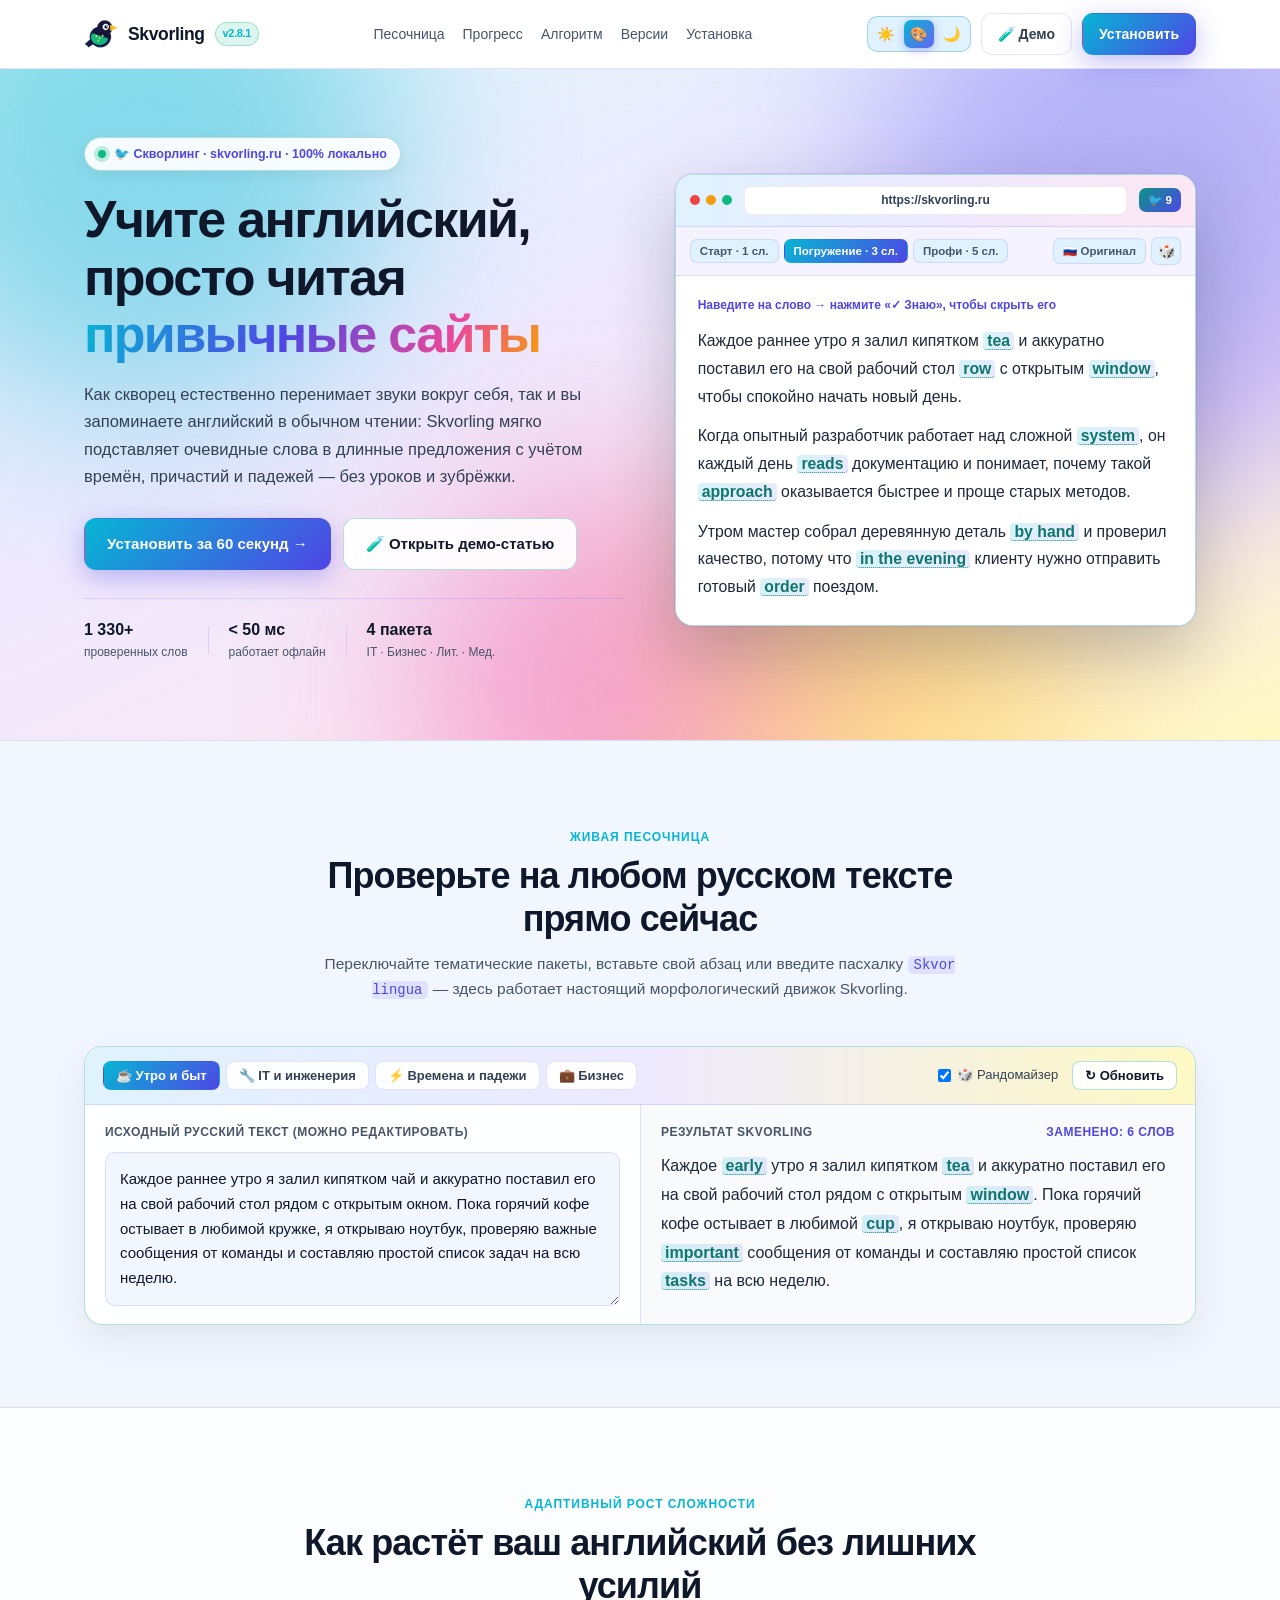
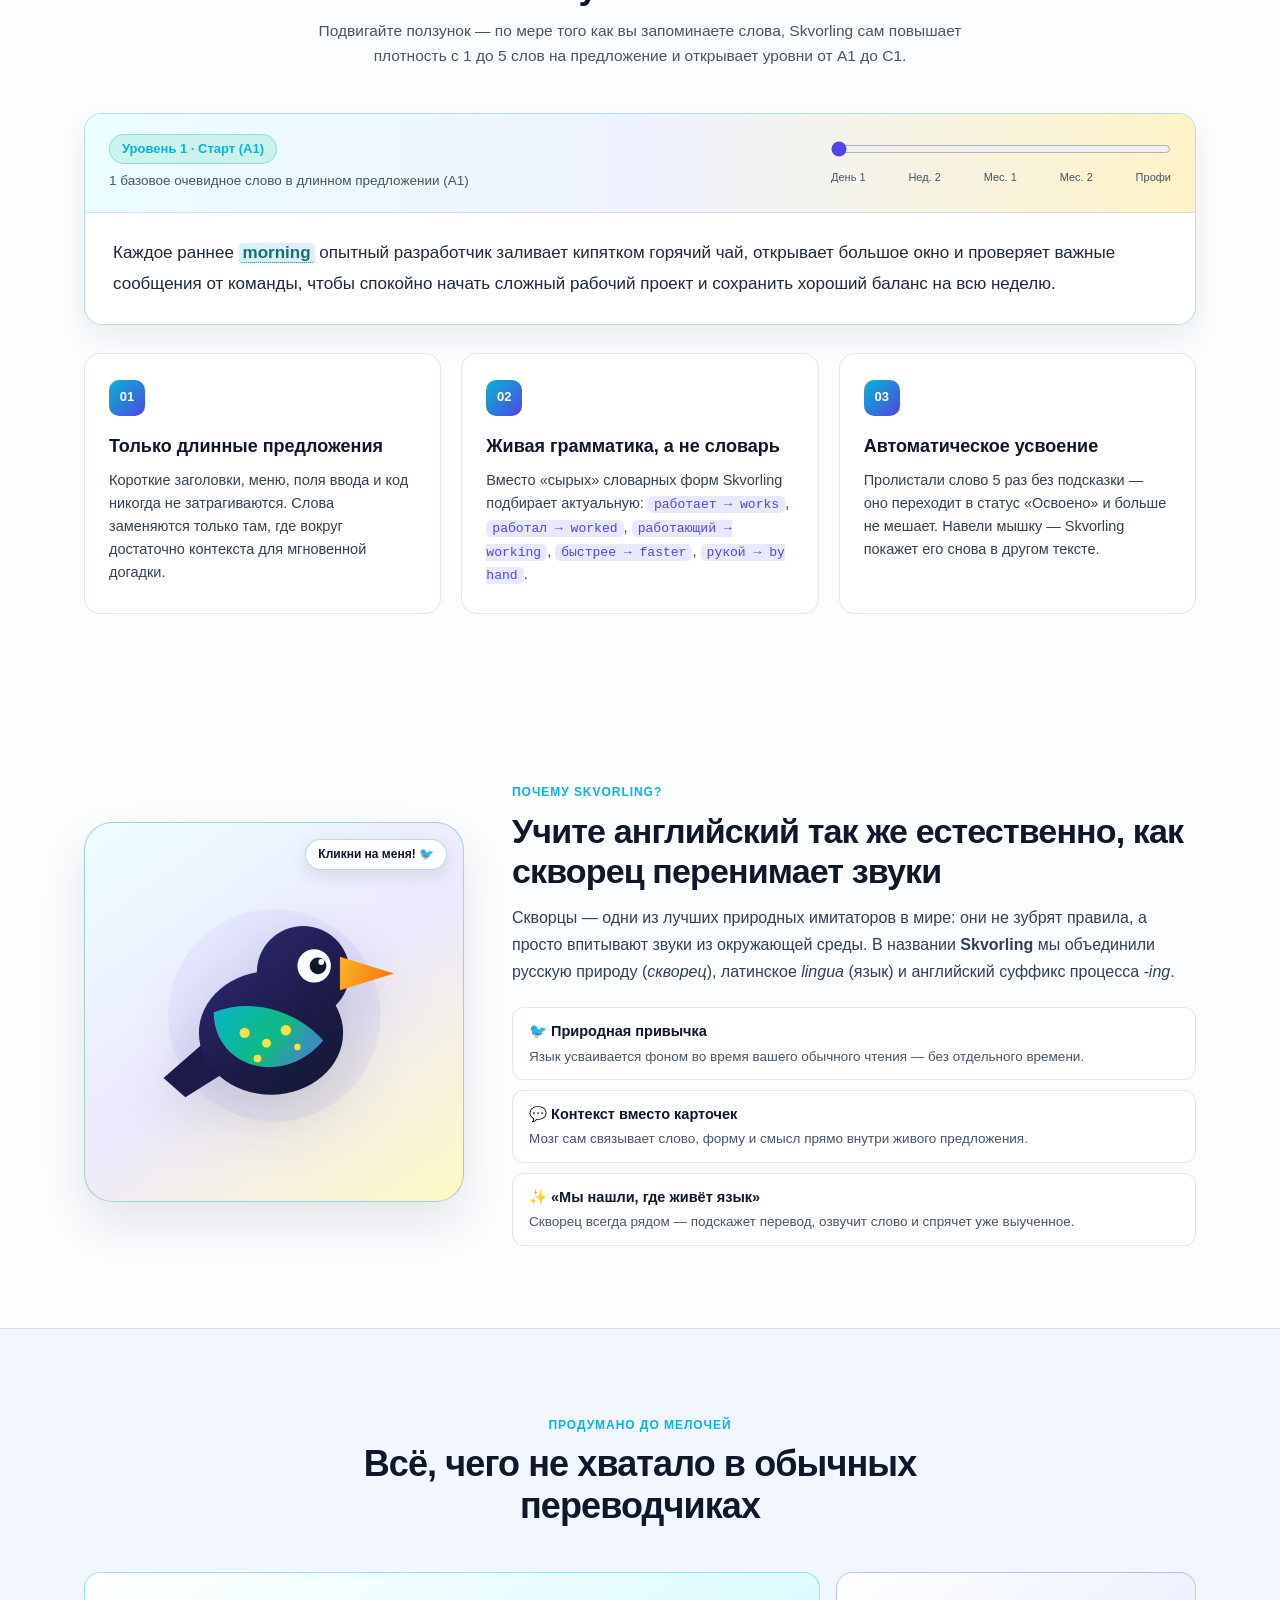
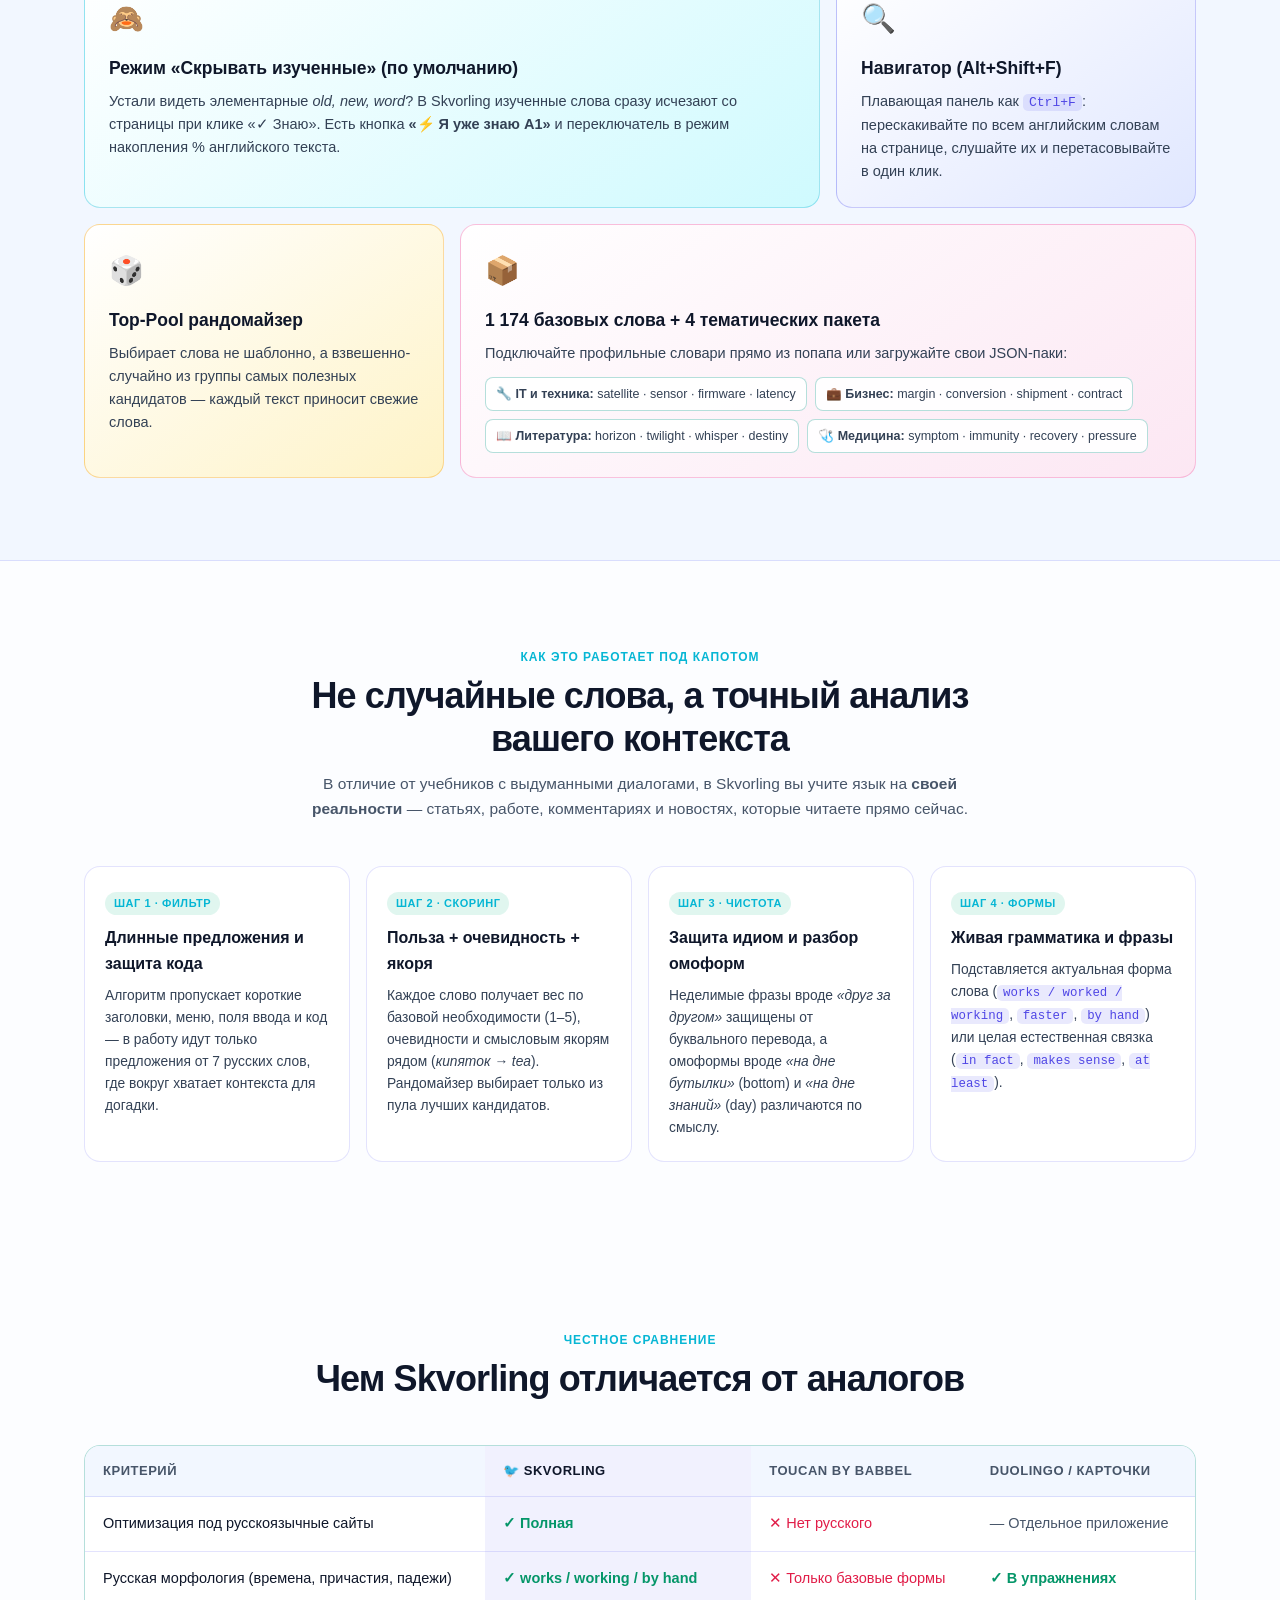
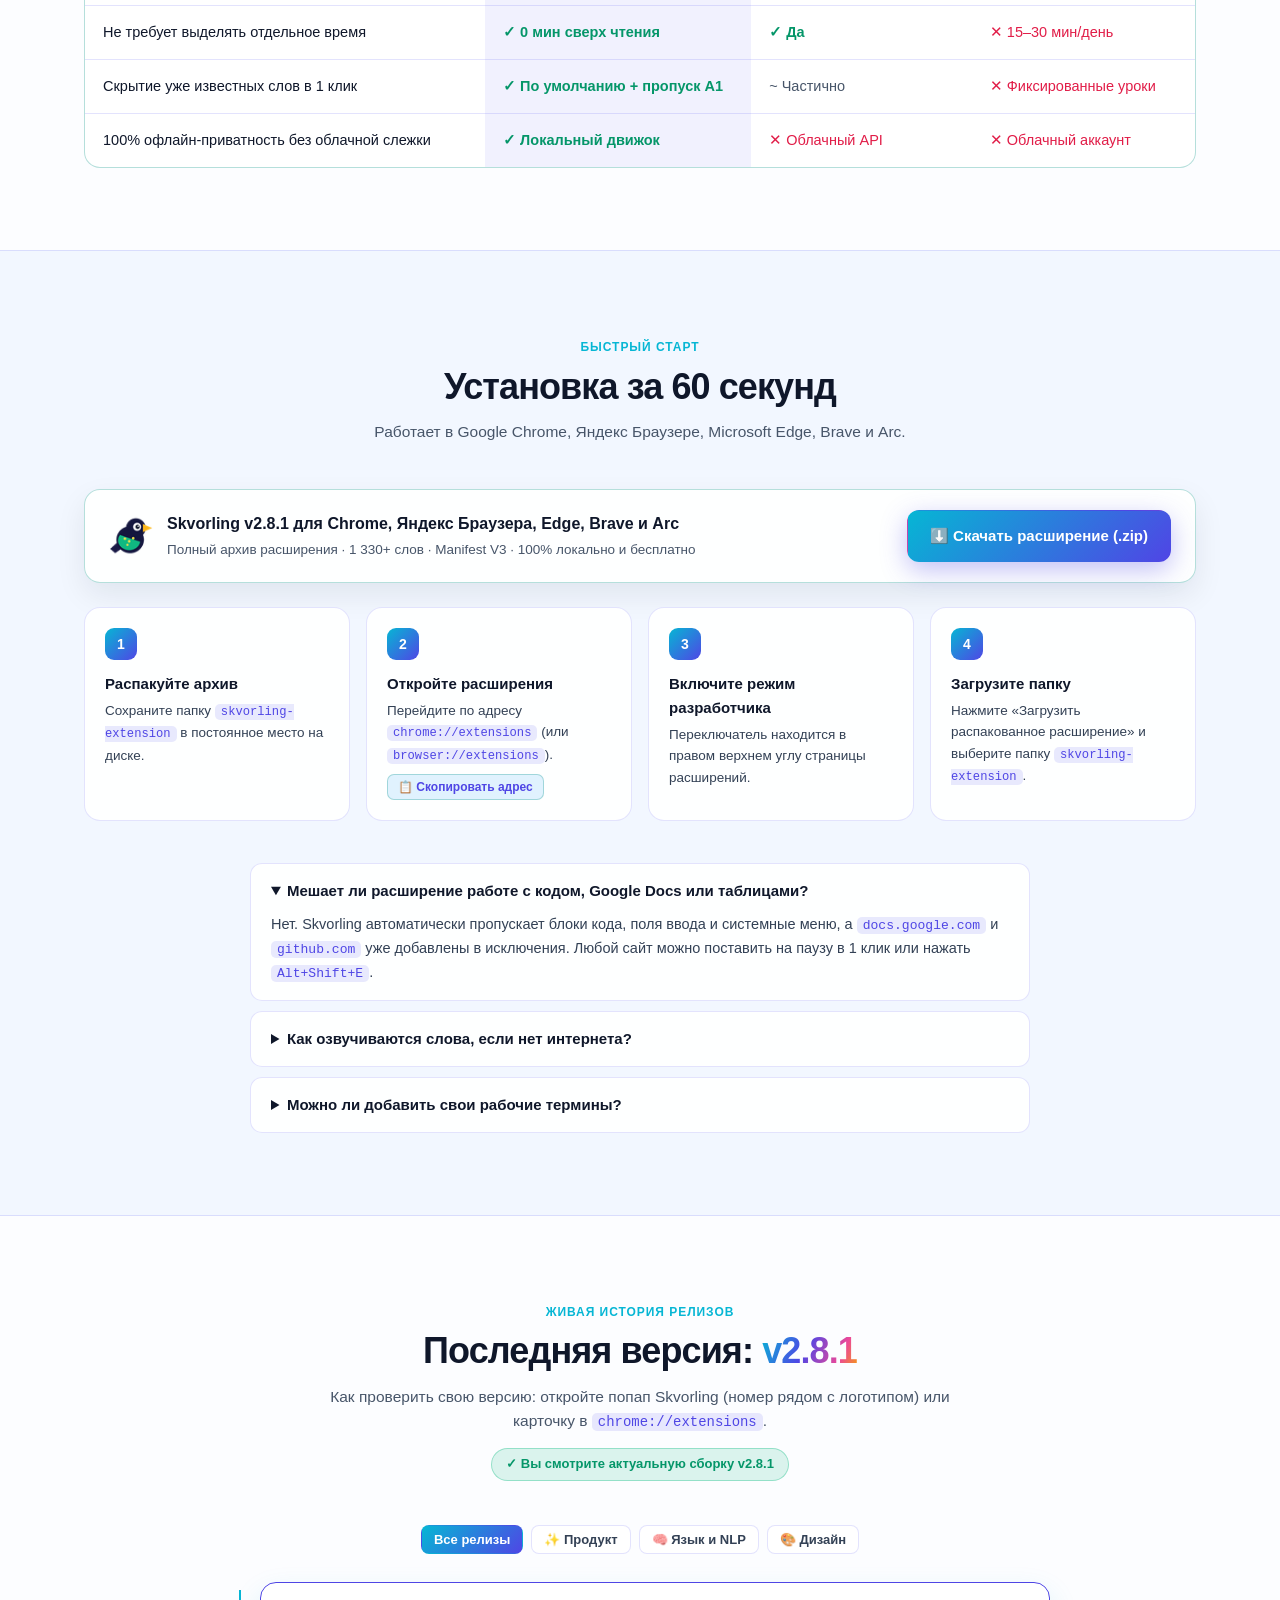
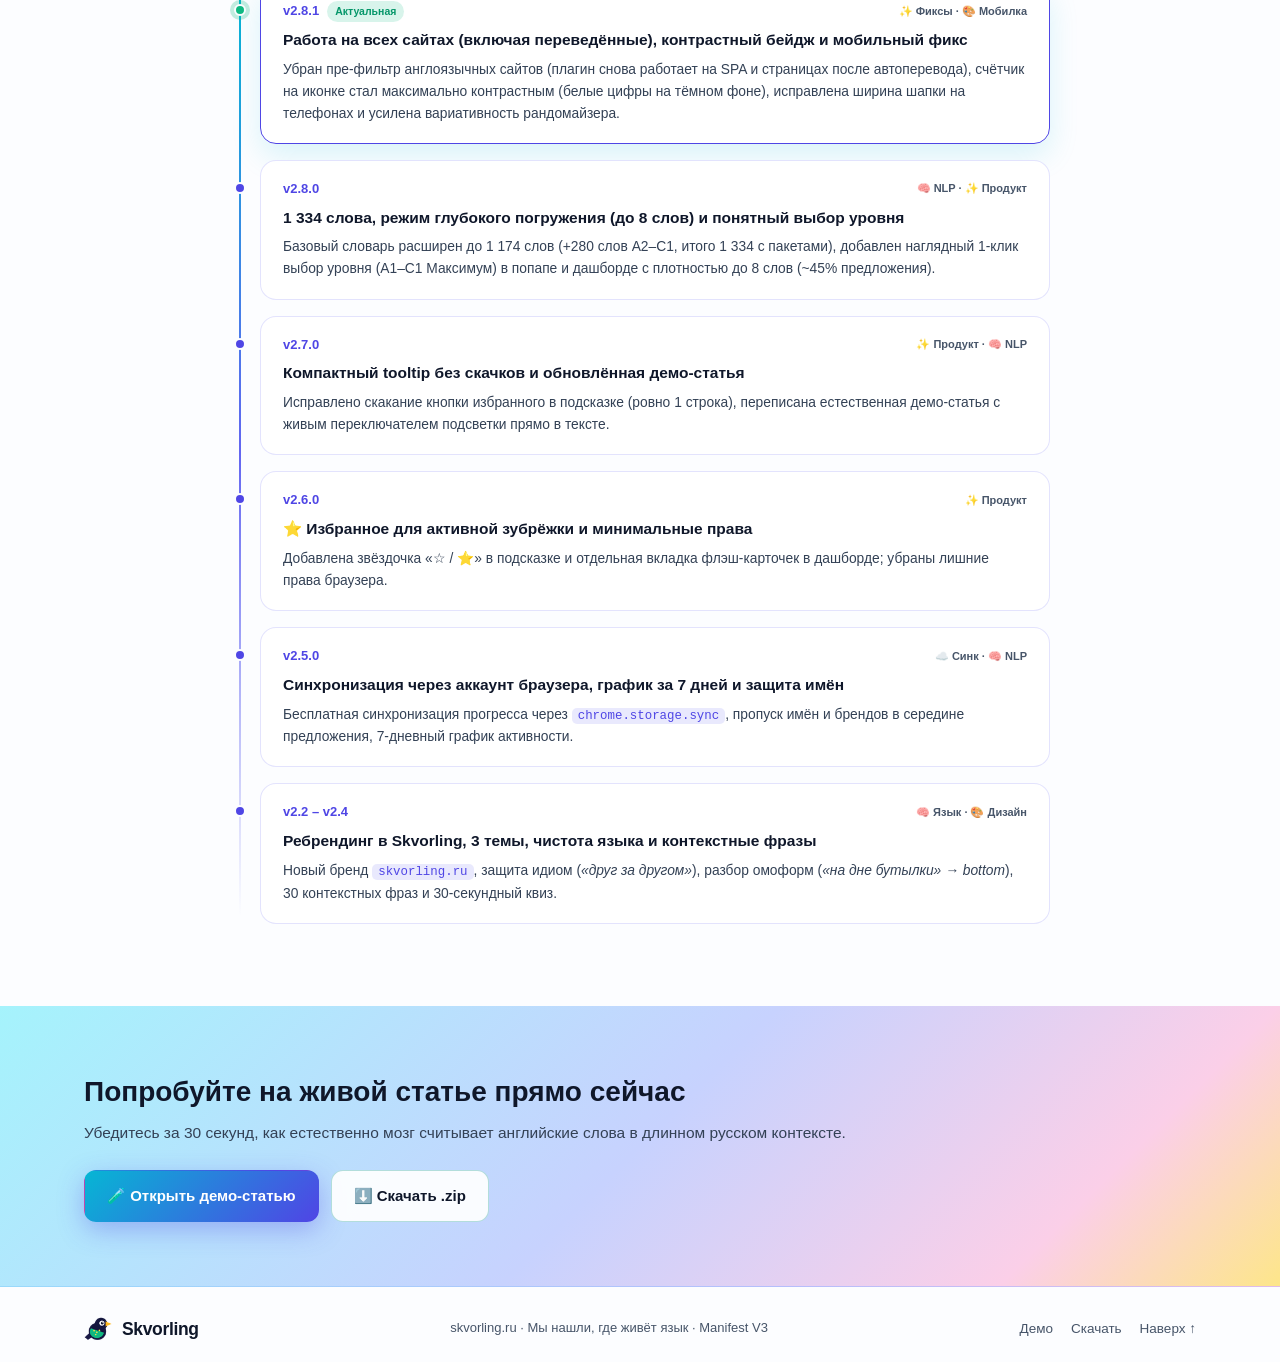
==== commit 889ce863: "Add files via upload" ====
--- a/index.html
+++ b/index.html
@@ -490,9 +490,9 @@
     <div class="container">
       <div class="section-head">
         <span class="section-eyebrow">Живая история релизов</span>
-        <h2>Последняя версия: <span class="gradient-text" data-skvorling-version>v2.8.0</span></h2>
+        <h2>Последняя версия: <span class="gradient-text" data-skvorling-version>v2.8.1</span></h2>
         <p>Как проверить свою версию: откройте попап Skvorling (номер рядом с логотипом) или карточку в <code>chrome://extensions</code>.</p>
-        <div class="ver-check-pill" id="verStatusBadge">✓ Вы смотрите актуальную сборку v2.8.0</div>
+        <div class="ver-check-pill" id="verStatusBadge">✓ Вы смотрите актуальную сборку v2.8.1</div>
       </div>
 
       <div class="cl-filters" id="clFilters">
@@ -503,68 +503,52 @@
       </div>
 
       <div class="timeline" id="clTimeline">
-        <div class="tl-item tl-latest" data-cats="nlp product">
+        <div class="tl-item tl-latest" data-cats="product nlp design">
           <div class="tl-dot pulse-dot"></div>
           <div class="tl-card glow-card">
-            <div class="cl-head"><span class="cl-ver">v2.8.0</span><span class="cl-tag">Актуальная</span><span class="tl-cat">🧠 NLP · ✨ Продукт</span></div>
+            <div class="cl-head"><span class="cl-ver">v2.8.1</span><span class="cl-tag">Актуальная</span><span class="tl-cat">✨ Фиксы · 🎨 Мобилка</span></div>
+            <strong>Работа на всех сайтах (включая переведённые), контрастный бейдж и мобильный фикс</strong>
+            <p>Убран пре-фильтр англоязычных сайтов (плагин снова работает на SPA и страницах после автоперевода), счётчик на иконке стал максимально контрастным (белые цифры на тёмном фоне), исправлена ширина шапки на телефонах и усилена вариативность рандомайзера.</p>
+          </div>
+        </div>
+        <div class="tl-item" data-cats="nlp product">
+          <div class="tl-dot"></div>
+          <div class="tl-card glow-card">
+            <div class="cl-head"><span class="cl-ver">v2.8.0</span><span class="tl-cat">🧠 NLP · ✨ Продукт</span></div>
             <strong>1 334 слова, режим глубокого погружения (до 8 слов) и понятный выбор уровня</strong>
-            <p>Базовый словарь расширен до 1 174 слов (+280 слов A2–C1, итого 1 334 с пакетами), добавлен наглядный 1-клик выбор уровня (`A1`–`C1 Максимум`) прямо в попапе и вверху настроек дашборда с плотностью до 8 слов (~45% предложения).</p>
+            <p>Базовый словарь расширен до 1 174 слов (+280 слов A2–C1, итого 1 334 с пакетами), добавлен наглядный 1-клик выбор уровня (A1–C1 Максимум) в попапе и дашборде с плотностью до 8 слов (~45% предложения).</p>
           </div>
         </div>
         <div class="tl-item" data-cats="product nlp">
-          <div class="tl-dot pulse-dot"></div>
+          <div class="tl-dot"></div>
           <div class="tl-card glow-card">
-            <div class="cl-head"><span class="cl-ver">v2.8.0</span><span class="cl-tag">Актуальная</span><span class="tl-cat">✨ Продукт · 🧠 NLP</span></div>
-            <strong>1 054 слова, идеальный tooltip без скачков и обновлённая демо-статья</strong>
-            <p>Добавлено +40 высокочастотных бытовых слов (всего 894 базовых + 160 в пакетах), исправлено «скакание» кнопки избранного в подсказке (компактный ряд в 1 строку), написана естественная демо-статья с высоким покрытием словаря.</p>
-          </div>
-        </div>
-        <div class="tl-item" data-cats="product design">
-          <div class="tl-dot pulse-dot"></div>
+            <div class="cl-head"><span class="cl-ver">v2.7.0</span><span class="tl-cat">✨ Продукт · 🧠 NLP</span></div>
+            <strong>Компактный tooltip без скачков и обновлённая демо-статья</strong>
+            <p>Исправлено скакание кнопки избранного в подсказке (ровно 1 строка), переписана естественная демо-статья с живым переключателем подсветки прямо в тексте.</p>
+          </div>
+        </div>
+        <div class="tl-item" data-cats="product">
+          <div class="tl-dot"></div>
           <div class="tl-card glow-card">
-            <div class="cl-head"><span class="cl-ver">v2.8.0</span><span class="cl-tag">Актуальная</span><span class="tl-cat">✨ Продукт</span></div>
-            <strong>⭐ Избранное для активной зубрёжки, новая демо-история и живой changelog</strong>
-            <p>Кнопка «☆ Учить» прямо в подсказке добавляет слово в отдельную вкладку флэш-карточек «⭐ Избранное» с синхронизацией; переписана демо-статья с живым выбором стиля подсветки прямо в тексте; убраны лишние права браузера.</p>
+            <div class="cl-head"><span class="cl-ver">v2.6.0</span><span class="tl-cat">✨ Продукт</span></div>
+            <strong>⭐ Избранное для активной зубрёжки и минимальные права</strong>
+            <p>Добавлена звёздочка «☆ / ⭐» в подсказке и отдельная вкладка флэш-карточек в дашборде; убраны лишние права браузера.</p>
           </div>
         </div>
         <div class="tl-item" data-cats="product nlp">
           <div class="tl-dot"></div>
           <div class="tl-card glow-card">
             <div class="cl-head"><span class="cl-ver">v2.5.0</span><span class="tl-cat">☁️ Синк · 🧠 NLP</span></div>
-            <strong>Облачная синхронизация, график за 7 дней и защита имён собственных</strong>
-            <p>Бесплатная синхронизация прогресса через <code>chrome.storage.sync</code>, 0 мс нагрузки на англоязычных сайтах, пропуск имён и брендов в середине предложения, 7-дневный график активности.</p>
-          </div>
-        </div>
-        <div class="tl-item" data-cats="product design">
+            <strong>Синхронизация через аккаунт браузера, график за 7 дней и защита имён</strong>
+            <p>Бесплатная синхронизация прогресса через <code>chrome.storage.sync</code>, пропуск имён и брендов в середине предложения, 7-дневный график активности.</p>
+          </div>
+        </div>
+        <div class="tl-item" data-cats="nlp design">
           <div class="tl-dot"></div>
           <div class="tl-card glow-card">
-            <div class="cl-head"><span class="cl-ver">v2.4.0</span><span class="tl-cat">🎨 Дизайн · ✨ Продукт</span></div>
-            <strong>Единый стиль, фикс DOM-перетасовки и единая версия</strong>
-            <p>Исправлена фрагментация текстовых узлов (<code>normalize()</code>), единый модуль <code>version.js</code> для всех экранов, 3 темы для демо и дашборда.</p>
-          </div>
-        </div>
-        <div class="tl-item" data-cats="nlp product">
-          <div class="tl-dot"></div>
-          <div class="tl-card glow-card">
-            <div class="cl-head"><span class="cl-ver">v2.3.0</span><span class="tl-cat">🧠 Язык и NLP</span></div>
-            <strong>Чистота языка, 30 контекстных фраз и 30-секундный квиз</strong>
-            <p>Защита идиом (<em>«друг за другом»</em>), разбор омоформ (<em>«на дне бутылки» → bottom</em>), перевод целых выражений (<em>in fact, makes sense, at least</em>) и мягкое закрепление в дашборде.</p>
-          </div>
-        </div>
-        <div class="tl-item" data-cats="design">
-          <div class="tl-dot"></div>
-          <div class="tl-card glow-card">
-            <div class="cl-head"><span class="cl-ver">v2.2.0</span><span class="tl-cat">🎨 Дизайн</span></div>
-            <strong>Ребрендинг в Skvorling, маскот-скворец и 3 темы оформления</strong>
-            <p>Новый бренд <code>skvorling.ru</code>, контрастные иконки-скворцы, светлая/красочная/тёмная темы с live-синхронизацией и живой 3D-лендинг.</p>
-          </div>
-        </div>
-        <div class="tl-item" data-cats="nlp product">
-          <div class="tl-dot"></div>
-          <div class="tl-card glow-card">
-            <div class="cl-head"><span class="cl-ver">v2.0 – v2.1</span><span class="tl-cat">🧠 Язык и NLP</span></div>
-            <strong>1 330+ слов, 4 тематических пакета, навигатор и скрытие изученного</strong>
-            <p>Скрытие освоенных слов по умолчанию, 4 пакета (IT, Бизнес, Литература, Медицина), навигатор <code>Alt+Shift+F</code>, рандомайзер и глагольные формы (<code>works / worked / working</code>).</p>
+            <div class="cl-head"><span class="cl-ver">v2.2 – v2.4</span><span class="tl-cat">🧠 Язык · 🎨 Дизайн</span></div>
+            <strong>Ребрендинг в Skvorling, 3 темы, чистота языка и контекстные фразы</strong>
+            <p>Новый бренд <code>skvorling.ru</code>, защита идиом (<em>«друг за другом»</em>), разбор омоформ (<em>«на дне бутылки» → bottom</em>), 30 контекстных фраз и 30-секундный квиз.</p>
           </div>
         </div>
       </div>
--- a/landing.css
+++ b/landing.css
@@ -1141,3 +1141,15 @@
 .tl-cat { font-size: 11px; color: var(--muted); font-weight: 600; margin-left: auto; }
 .tl-card strong { font-size: 15.5px; }
 .tl-card p { font-size: 13.8px; color: var(--text-soft); }
+
+/* v2.8.1 Mobile Navbar Overflow Fix (zero right-side white gutter on any phone!) */
+html, body { max-width: 100%; overflow-x: clip; }
+@media (max-width: 640px) {
+  .nav-inner { padding: 10px 14px; gap: 8px; }
+  .brand-text { font-size: 16px; }
+  .version-pill, .nav-right .btn-ghost { display: none; }
+  .nav-right { gap: 6px; }
+  .theme-switcher button { width: 26px; height: 26px; font-size: 13px; }
+  .nav-right .btn-primary { padding: 7px 11px; font-size: 13px; }
+  .container { padding: 0 16px; }
+}
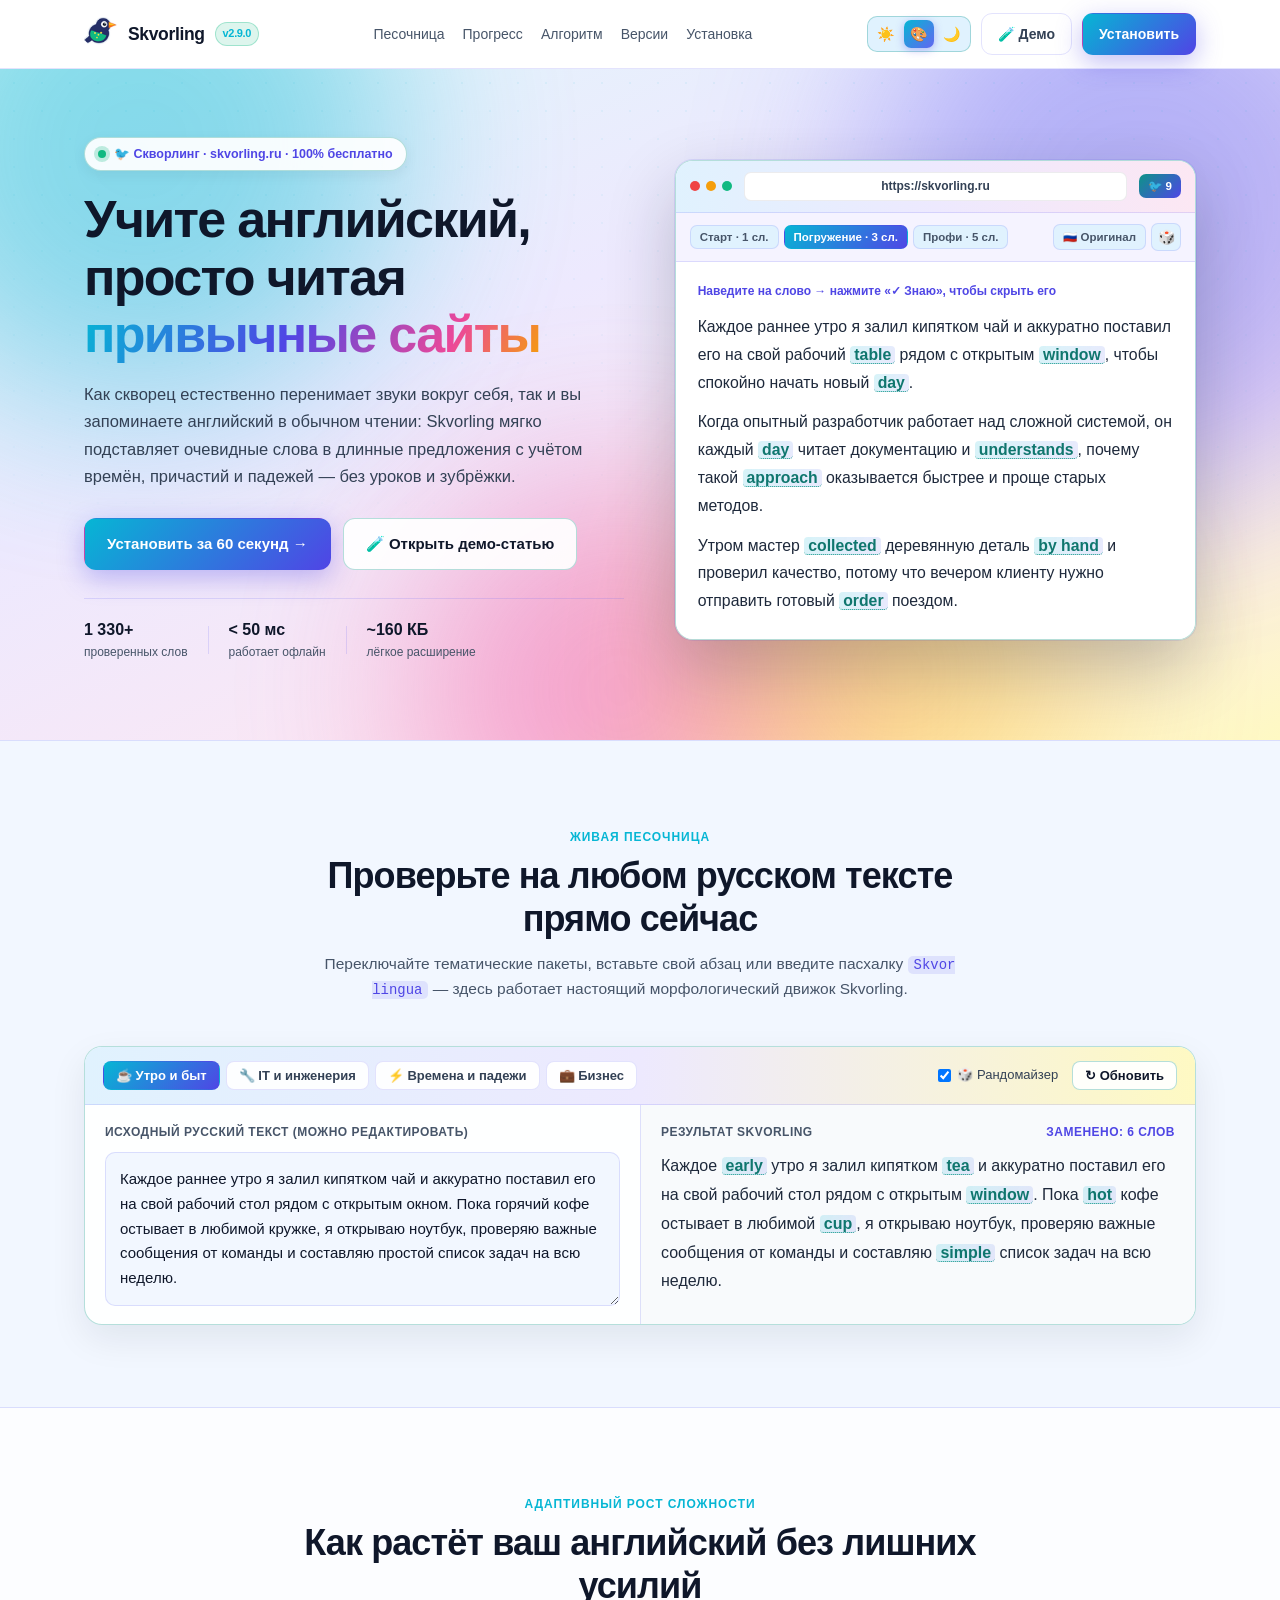
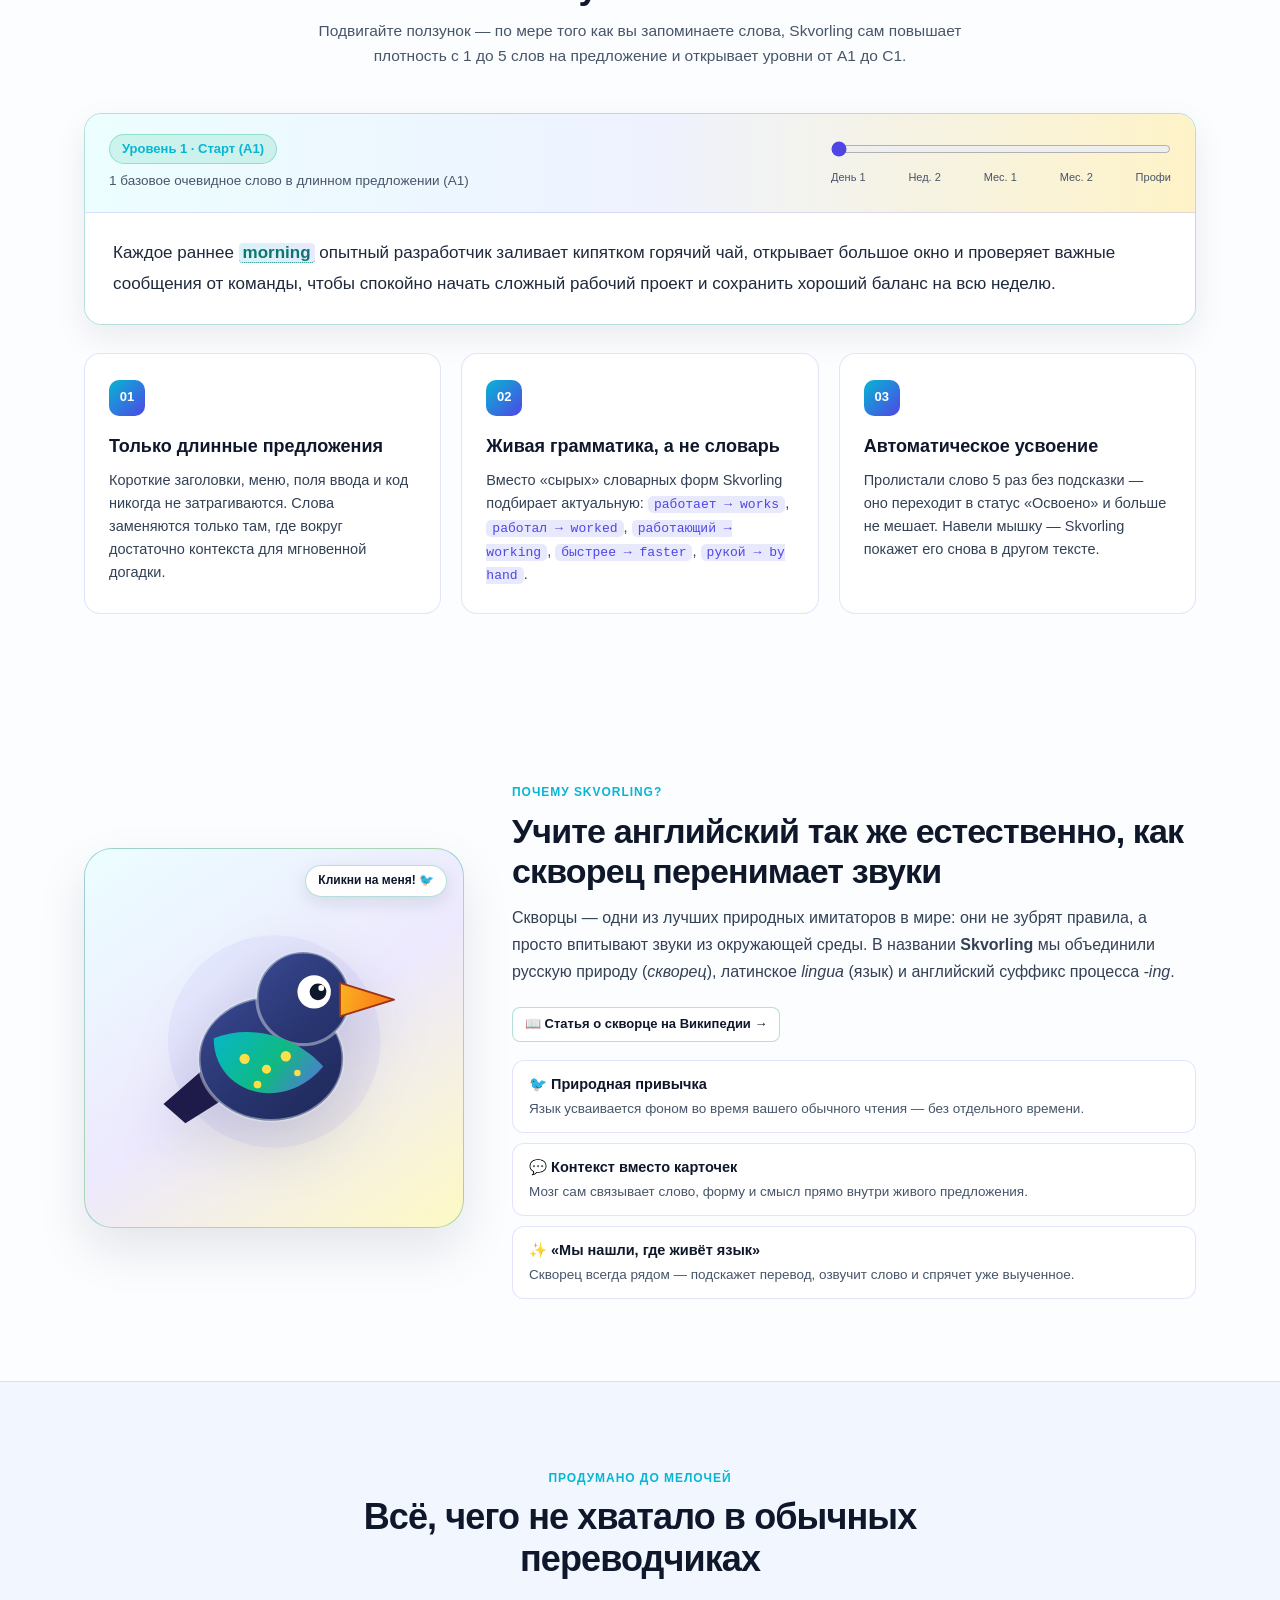
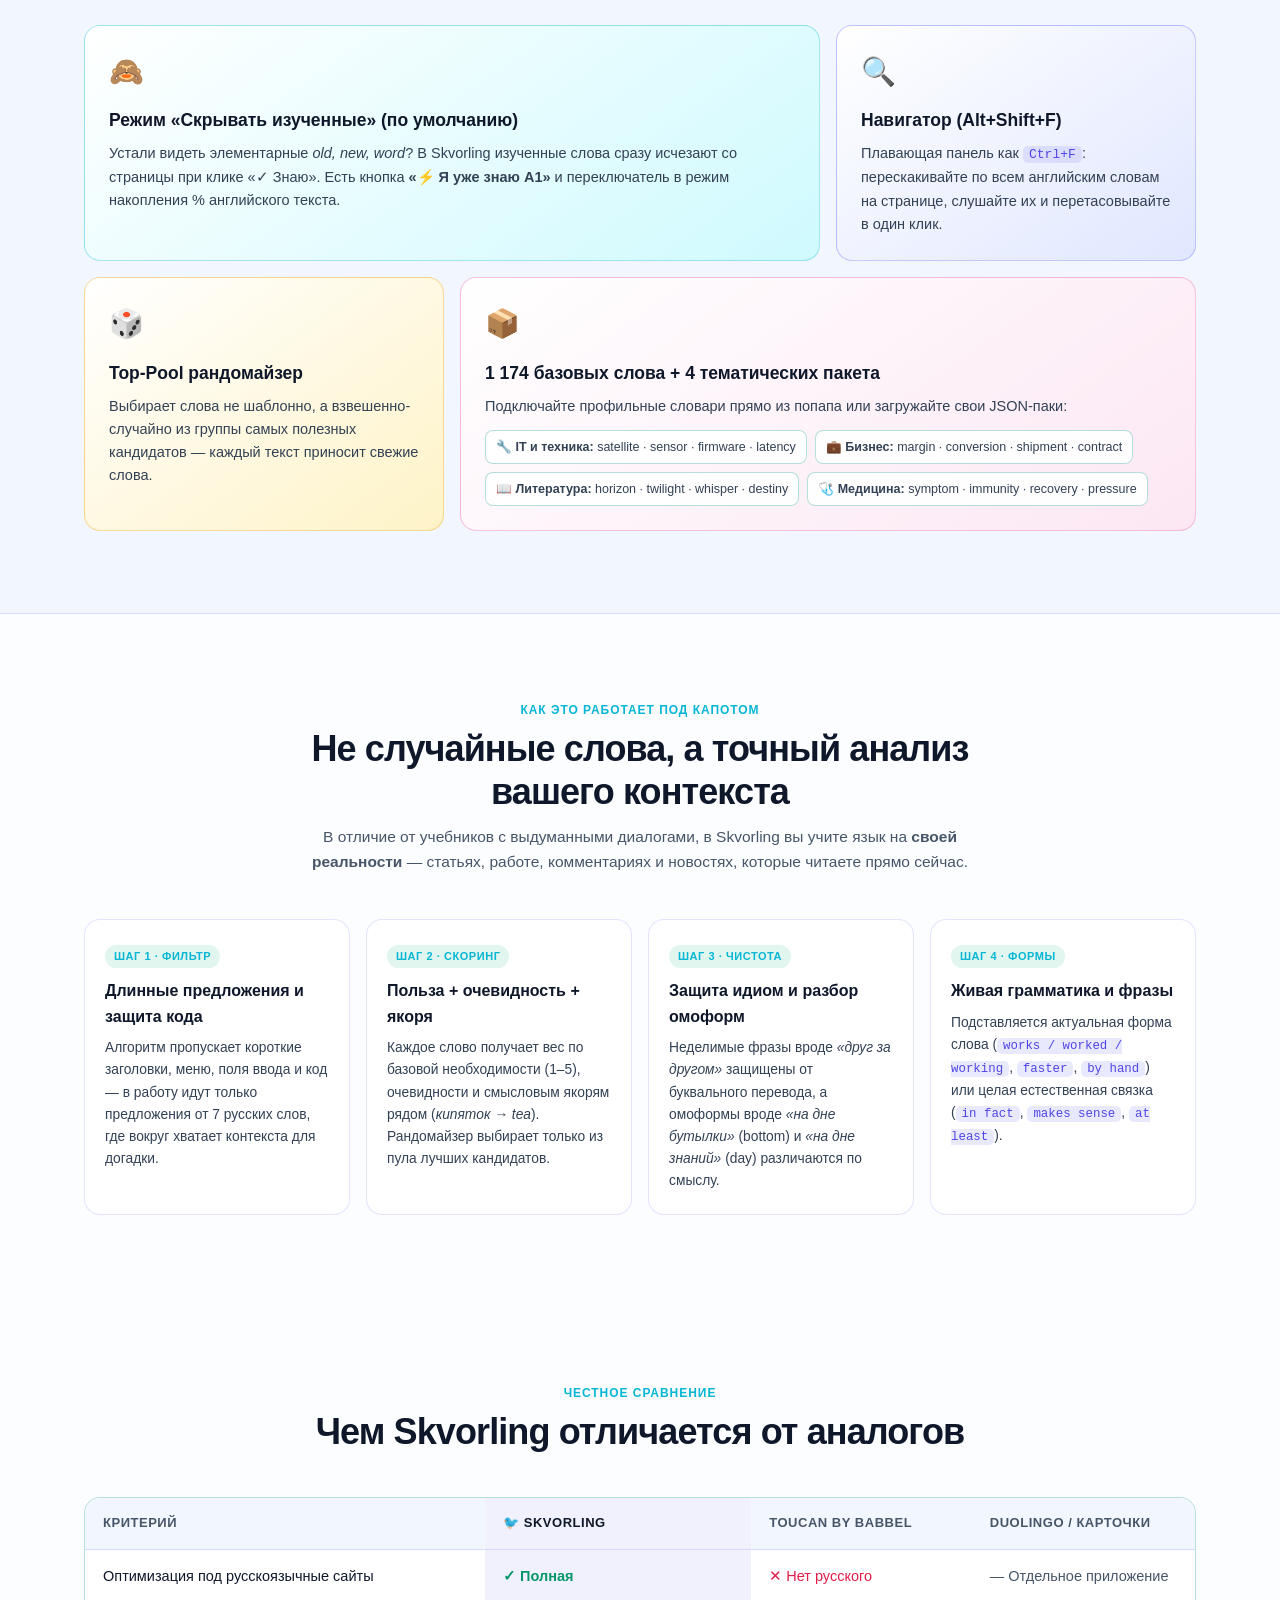
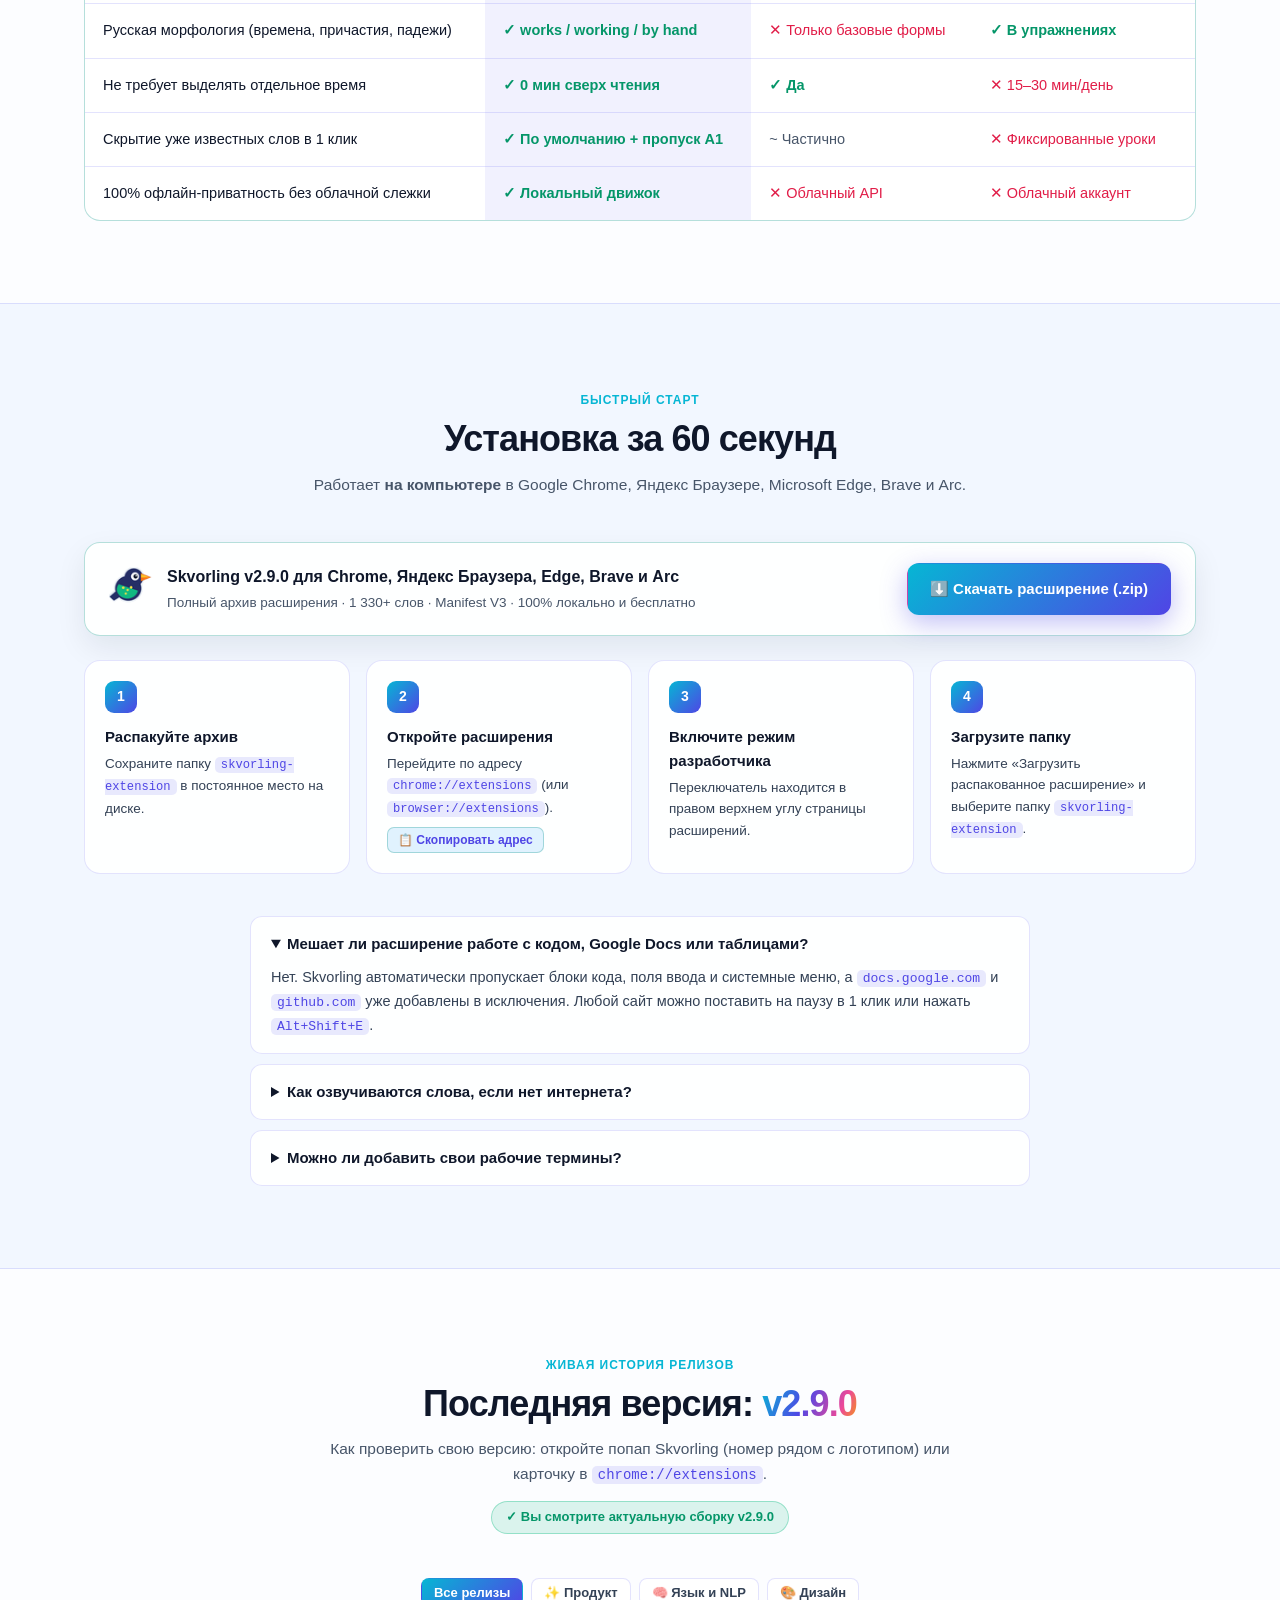
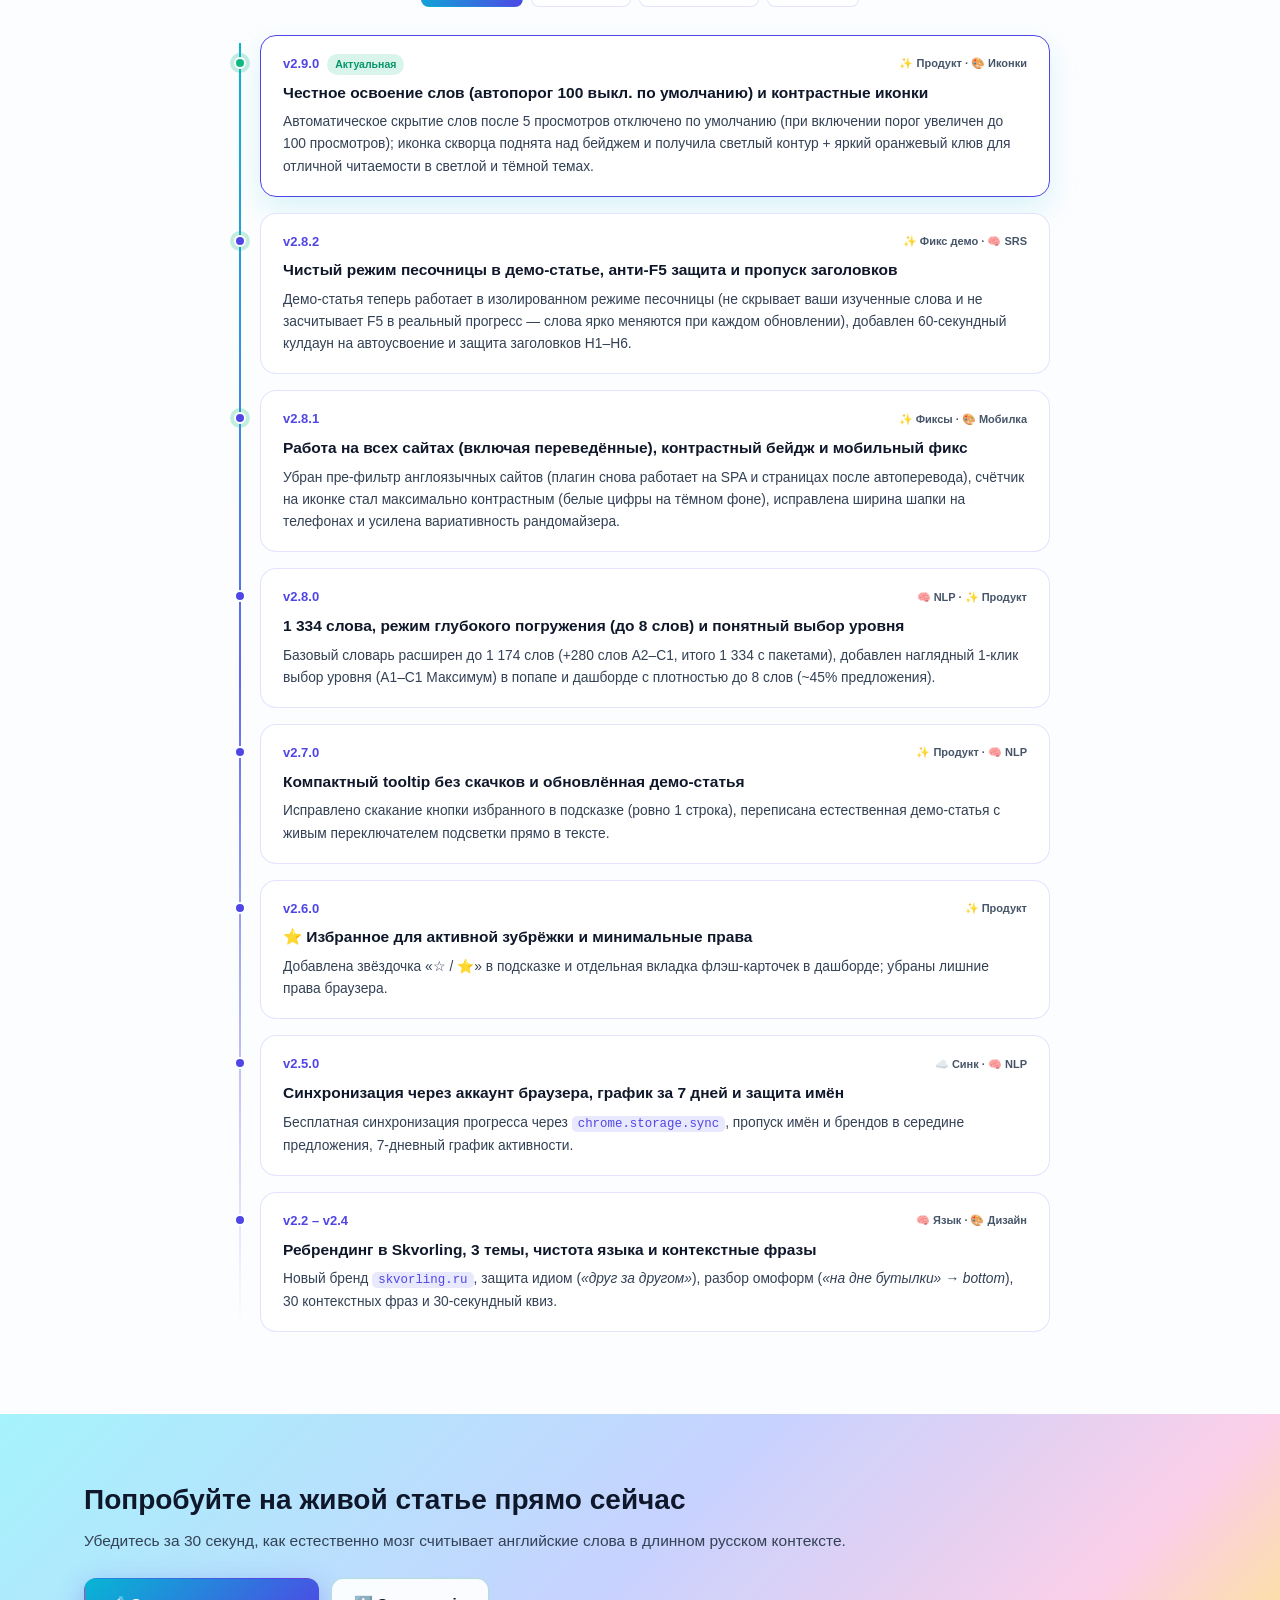
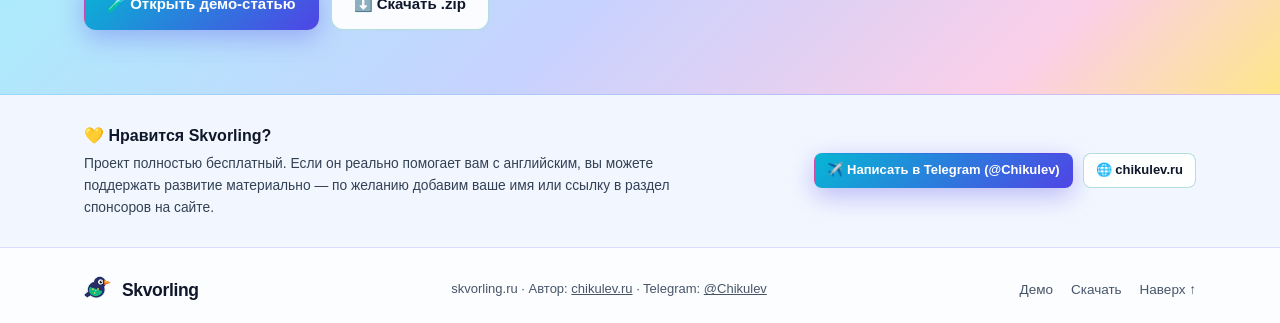
==== commit 09e2f3d5: "Add files via upload" ====
--- a/index.html
+++ b/index.html
@@ -7,7 +7,7 @@
   <meta name="description" content="Учите английский, просто читая привычные сайты. Умная контекстная подмена слов с учётом русской морфологии, времён и падежей.">
   <link rel="icon" type="image/png" href="icons/icon48.png">
   <meta property="og:title" content="Skvorling (Скворлинг) — Пассивный английский прямо в браузере">
-  <meta property="og:description" content="Учите английский, просто читая привычные сайты. 1 334 слова, русская морфология, времена и падежи — 100% локально и бесплатно.">
+  <meta property="og:description" content="Учите английский, просто читая привычные сайты. 1 334 слова, русская морфология, времена и падежи — 100% бесплатно.">
   <meta property="og:url" content="https://skvorling.ru">
   <meta property="og:image" content="https://skvorling.ru/icons/icon128.png">
   <meta property="og:type" content="website">
@@ -60,7 +60,7 @@
       <div class="hero-copy">
         <div class="eyebrow-pill">
           <span class="pulse-dot"></span>
-          <span>🐦 Скворлинг · skvorling.ru · 100% локально</span>
+          <span>🐦 Скворлинг · skvorling.ru · 100% бесплатно</span>
         </div>
         <h1>Учите английский, просто читая <span class="gradient-text">привычные сайты</span></h1>
         <p class="hero-lead">
@@ -75,7 +75,7 @@
           <div class="trust-sep"></div>
           <div class="trust-item"><strong>&lt; 50 мс</strong><span>работает офлайн</span></div>
           <div class="trust-sep"></div>
-          <div class="trust-item"><strong>4 пакета</strong><span>IT · Бизнес · Лит. · Мед.</span></div>
+          <div class="trust-item"><strong>~160 КБ</strong><span>лёгкое расширение</span></div>
         </div>
       </div>
 
@@ -219,9 +219,9 @@
           <svg id="heroStarling" class="hero-starling" viewBox="0 0 420 420" fill="none" xmlns="http://www.w3.org/2000/svg">
         <defs>
           <linearGradient id="stBody" x1="80" y1="60" x2="340" y2="360" gradientUnits="userSpaceOnUse">
-            <stop offset="0%" stop-color="#312e81"/>
-            <stop offset="55%" stop-color="#1e1b4b"/>
-            <stop offset="100%" stop-color="#0f172a"/>
+            <stop offset="0%" stop-color="#4353a3"/>
+            <stop offset="55%" stop-color="#283570"/>
+            <stop offset="100%" stop-color="#1b2452"/>
           </linearGradient>
           <linearGradient id="stWing" x1="110" y1="180" x2="290" y2="310" gradientUnits="userSpaceOnUse">
             <stop offset="0%" stop-color="#06b6d4"/>
@@ -238,9 +238,9 @@
         <!-- Tail -->
         <path d="M115 245 L38 312 L72 342 L152 292 Z" fill="#1e1b4b"/>
         <!-- Body -->
-        <ellipse cx="205" cy="242" rx="112" ry="96" fill="url(#stBody)"/>
+        <ellipse cx="205" cy="242" rx="112" ry="96" fill="url(#stBody)" stroke="rgba(226,232,240,0.45)" stroke-width="5"/>
         <!-- Head -->
-        <circle cx="255" cy="148" r="72" fill="url(#stBody)"/>
+        <circle cx="255" cy="148" r="72" fill="url(#stBody)" stroke="rgba(226,232,240,0.45)" stroke-width="5"/>
         <!-- Iridescent Wing (gently animated) -->
         <g class="st-wing-group">
           <path d="M116 210 C116 296, 224 328, 286 254 C252 214, 182 184, 116 210 Z" fill="url(#stWing)"/>
@@ -252,7 +252,7 @@
           <circle cx="246" cy="264" r="5" fill="#fde047"/>
         </g>
         <!-- Golden Beak -->
-        <path d="M312 124 L396 150 L312 176 Z" fill="url(#stBeak)"/>
+        <path d="M312 124 L396 150 L312 176 Z" fill="url(#stBeak)" stroke="#9a3412" stroke-width="3" stroke-linejoin="round"/>
         <!-- Expressive Eye (pupil tracks cursor!) -->
         <circle cx="272" cy="138" r="26" fill="#ffffff"/>
         <g id="starlingPupil">
@@ -267,6 +267,9 @@
           <p class="mascot-lead">
             Скворцы — одни из лучших природных имитаторов в мире: они не зубрят правила, а просто впитывают звуки из окружающей среды. В названии <strong>Skvorling</strong> мы объединили русскую природу (<em>скворец</em>), латинское <em>lingua</em> (язык) и английский суффикс процесса <em>-ing</em>.
           </p>
+          <div style="margin-bottom: 18px;">
+            <a href="https://ru.wikipedia.org/wiki/%D0%9E%D0%B1%D1%8B%D0%BA%D0%BD%D0%BE%D0%B2%D0%B5%D0%BD%D0%BD%D1%8B%D0%B9_%D1%81%D0%BA%D0%B2%D0%BE%D1%80%D0%B5%D1%86" target="_blank" rel="noopener" class="btn btn-secondary btn-sm">📖 Статья о скворце на Википедии →</a>
+          </div>
           <div class="story-pills">
             <div class="story-pill">
               <strong>🐦 Природная привычка</strong>
@@ -421,7 +424,7 @@
       <div class="section-head">
         <span class="section-eyebrow">Быстрый старт</span>
         <h2>Установка за 60 секунд</h2>
-        <p>Работает в Google Chrome, Яндекс Браузере, Microsoft Edge, Brave и Arc.</p>
+        <p>Работает <strong>на компьютере</strong> в Google Chrome, Яндекс Браузере, Microsoft Edge, Brave и Arc.</p>
       </div>
 
       <div class="download-box">
@@ -490,9 +493,9 @@
     <div class="container">
       <div class="section-head">
         <span class="section-eyebrow">Живая история релизов</span>
-        <h2>Последняя версия: <span class="gradient-text" data-skvorling-version>v2.8.1</span></h2>
+        <h2>Последняя версия: <span class="gradient-text" data-skvorling-version>v2.9.0</span></h2>
         <p>Как проверить свою версию: откройте попап Skvorling (номер рядом с логотипом) или карточку в <code>chrome://extensions</code>.</p>
-        <div class="ver-check-pill" id="verStatusBadge">✓ Вы смотрите актуальную сборку v2.8.1</div>
+        <div class="ver-check-pill" id="verStatusBadge">✓ Вы смотрите актуальную сборку v2.9.0</div>
       </div>
 
       <div class="cl-filters" id="clFilters">
@@ -503,10 +506,26 @@
       </div>
 
       <div class="timeline" id="clTimeline">
-        <div class="tl-item tl-latest" data-cats="product nlp design">
+        <div class="tl-item tl-latest" data-cats="product design">
           <div class="tl-dot pulse-dot"></div>
           <div class="tl-card glow-card">
-            <div class="cl-head"><span class="cl-ver">v2.8.1</span><span class="cl-tag">Актуальная</span><span class="tl-cat">✨ Фиксы · 🎨 Мобилка</span></div>
+            <div class="cl-head"><span class="cl-ver">v2.9.0</span><span class="cl-tag">Актуальная</span><span class="tl-cat">✨ Продукт · 🎨 Иконки</span></div>
+            <strong>Честное освоение слов (автопорог 100 выкл. по умолчанию) и контрастные иконки</strong>
+            <p>Автоматическое скрытие слов после 5 просмотров отключено по умолчанию (при включении порог увеличен до 100 просмотров); иконка скворца поднята над бейджем и получила светлый контур + яркий оранжевый клюв для отличной читаемости в светлой и тёмной темах.</p>
+          </div>
+        </div>
+        <div class="tl-item" data-cats="product nlp">
+          <div class="tl-dot pulse-dot"></div>
+          <div class="tl-card glow-card">
+            <div class="cl-head"><span class="cl-ver">v2.8.2</span><span class="tl-cat">✨ Фикс демо · 🧠 SRS</span></div>
+            <strong>Чистый режим песочницы в демо-статье, анти-F5 защита и пропуск заголовков</strong>
+            <p>Демо-статья теперь работает в изолированном режиме песочницы (не скрывает ваши изученные слова и не засчитывает F5 в реальный прогресс — слова ярко меняются при каждом обновлении), добавлен 60-секундный кулдаун на автоусвоение и защита заголовков H1–H6.</p>
+          </div>
+        </div>
+        <div class="tl-item" data-cats="product nlp design">
+          <div class="tl-dot pulse-dot"></div>
+          <div class="tl-card glow-card">
+            <div class="cl-head"><span class="cl-ver">v2.8.1</span><span class="tl-cat">✨ Фиксы · 🎨 Мобилка</span></div>
             <strong>Работа на всех сайтах (включая переведённые), контрастный бейдж и мобильный фикс</strong>
             <p>Убран пре-фильтр англоязычных сайтов (плагин снова работает на SPA и страницах после автоперевода), счётчик на иконке стал максимально контрастным (белые цифры на тёмном фоне), исправлена ширина шапки на телефонах и усилена вариативность рандомайзера.</p>
           </div>
@@ -569,13 +588,28 @@
     </div>
   </section>
 
+
+  <!-- Support, Sponsors & Contact -->
+  <section class="support-strip">
+    <div class="container support-inner">
+      <div class="support-text">
+        <strong>💛 Нравится Skvorling?</strong>
+        <p>Проект полностью бесплатный. Если он реально помогает вам с английским, вы можете поддержать развитие материально — по желанию добавим ваше имя или ссылку в раздел спонсоров на сайте.</p>
+      </div>
+      <div class="support-links">
+        <a href="https://t.me/Chikulev" target="_blank" rel="noopener" class="btn btn-primary btn-sm">✈️ Написать в Telegram (@Chikulev)</a>
+        <a href="https://chikulev.ru" target="_blank" rel="noopener" class="btn btn-secondary btn-sm">🌐 chikulev.ru</a>
+      </div>
+    </div>
+  </section>
+
   <footer class="footer">
     <div class="container footer-inner">
       <a href="https://skvorling.ru" target="_blank" rel="noopener" class="brand">
         <img src="icons/icon48.png" alt="Skvorling" class="logo-img" width="28" height="28">
         <span class="brand-text">Skvorling</span>
       </a>
-      <div class="footer-note">skvorling.ru · Мы нашли, где живёт язык · Manifest V3</div>
+      <div class="footer-note">skvorling.ru · Автор: <a href="https://chikulev.ru" target="_blank" rel="noopener" style="color:inherit;text-decoration:underline;">chikulev.ru</a> · Telegram: <a href="https://t.me/Chikulev" target="_blank" rel="noopener" style="color:inherit;text-decoration:underline;">@Chikulev</a></div>
       <div class="footer-links">
         <a href="demo/demo.html">Демо</a>
         <a href="#install">Скачать</a>
--- a/landing.css
+++ b/landing.css
@@ -1153,3 +1153,21 @@
   .nav-right .btn-primary { padding: 7px 11px; font-size: 13px; }
   .container { padding: 0 16px; }
 }
+
+/* Support, Sponsors & Contact Strip (v2.9.0) */
+.support-strip {
+  padding: 28px 0;
+  background: var(--bg-alt);
+  border-bottom: 1px solid var(--border);
+}
+.support-inner {
+  display: flex;
+  align-items: center;
+  justify-content: space-between;
+  gap: 20px;
+  flex-wrap: wrap;
+}
+.support-text { max-width: 640px; }
+.support-text strong { display: block; font-size: 16px; margin-bottom: 4px; }
+.support-text p { font-size: 13.8px; color: var(--text-soft); }
+.support-links { display: flex; gap: 10px; flex-wrap: wrap; }
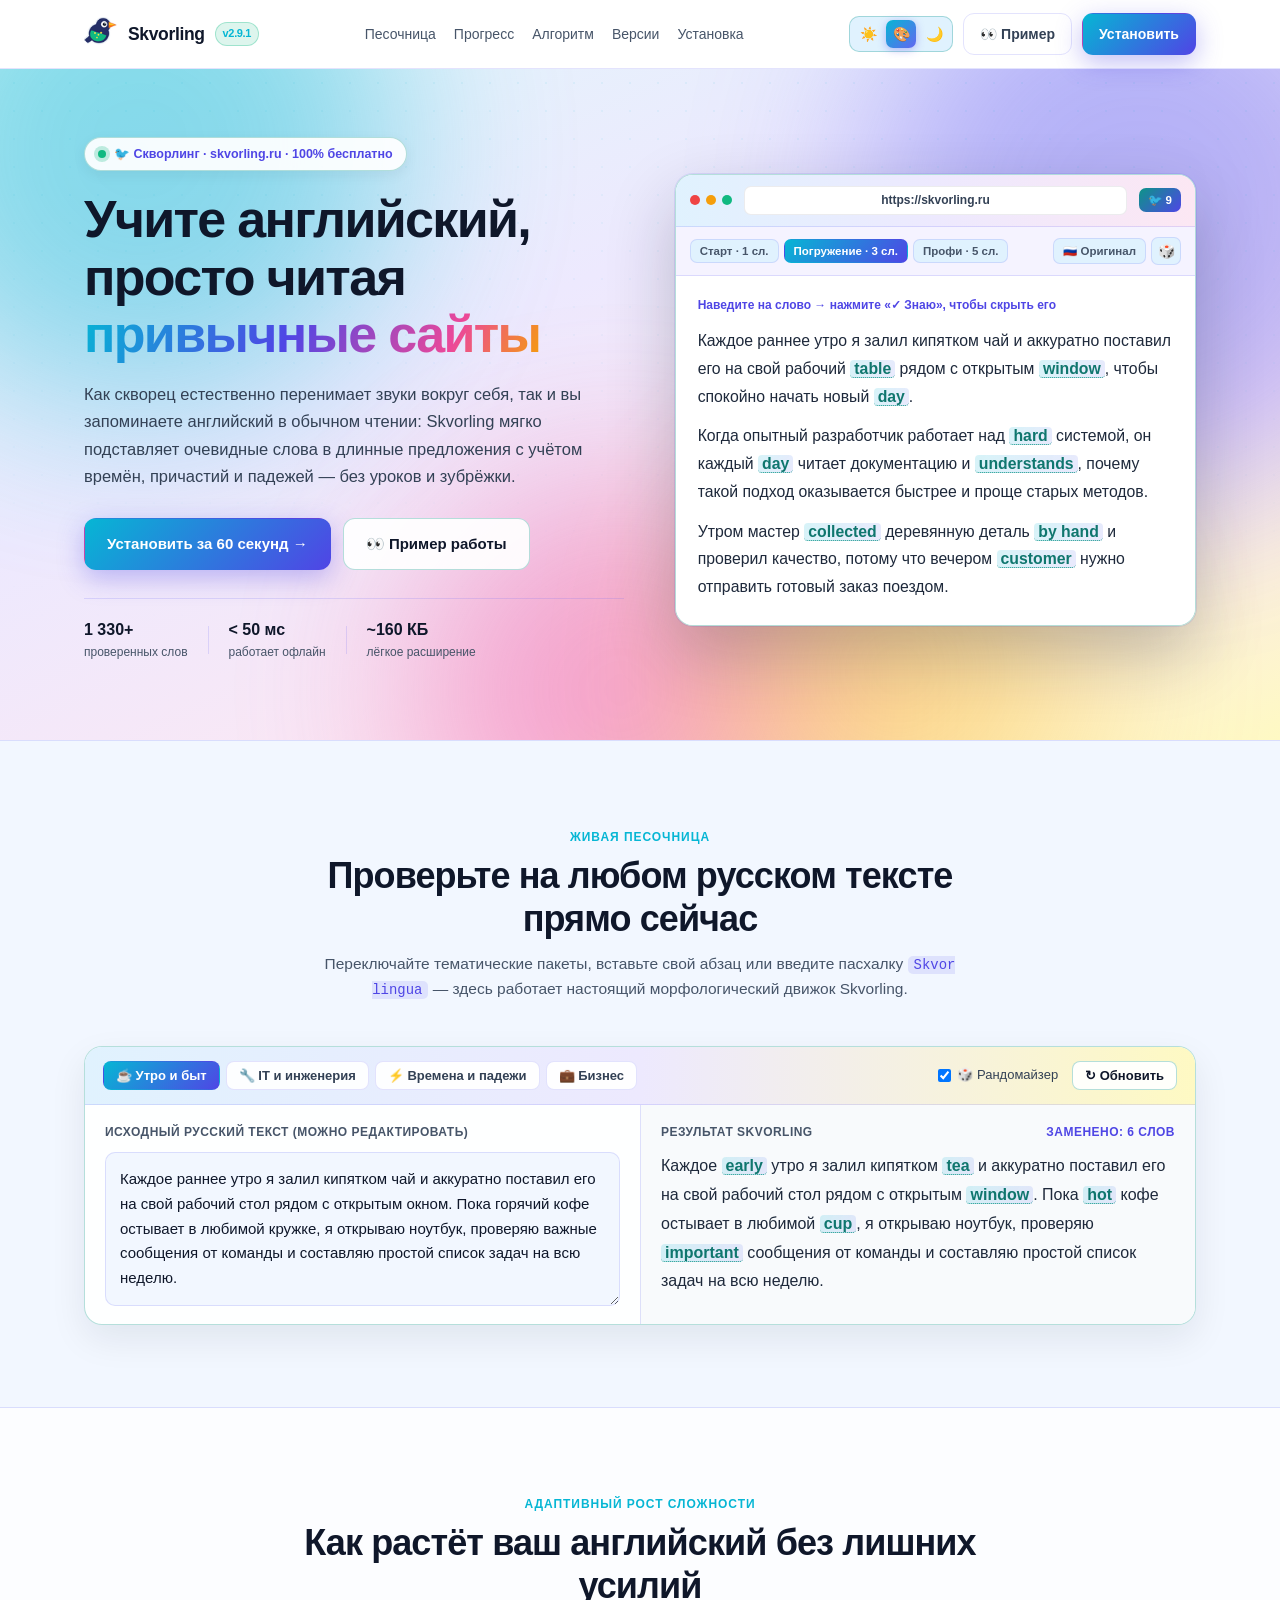
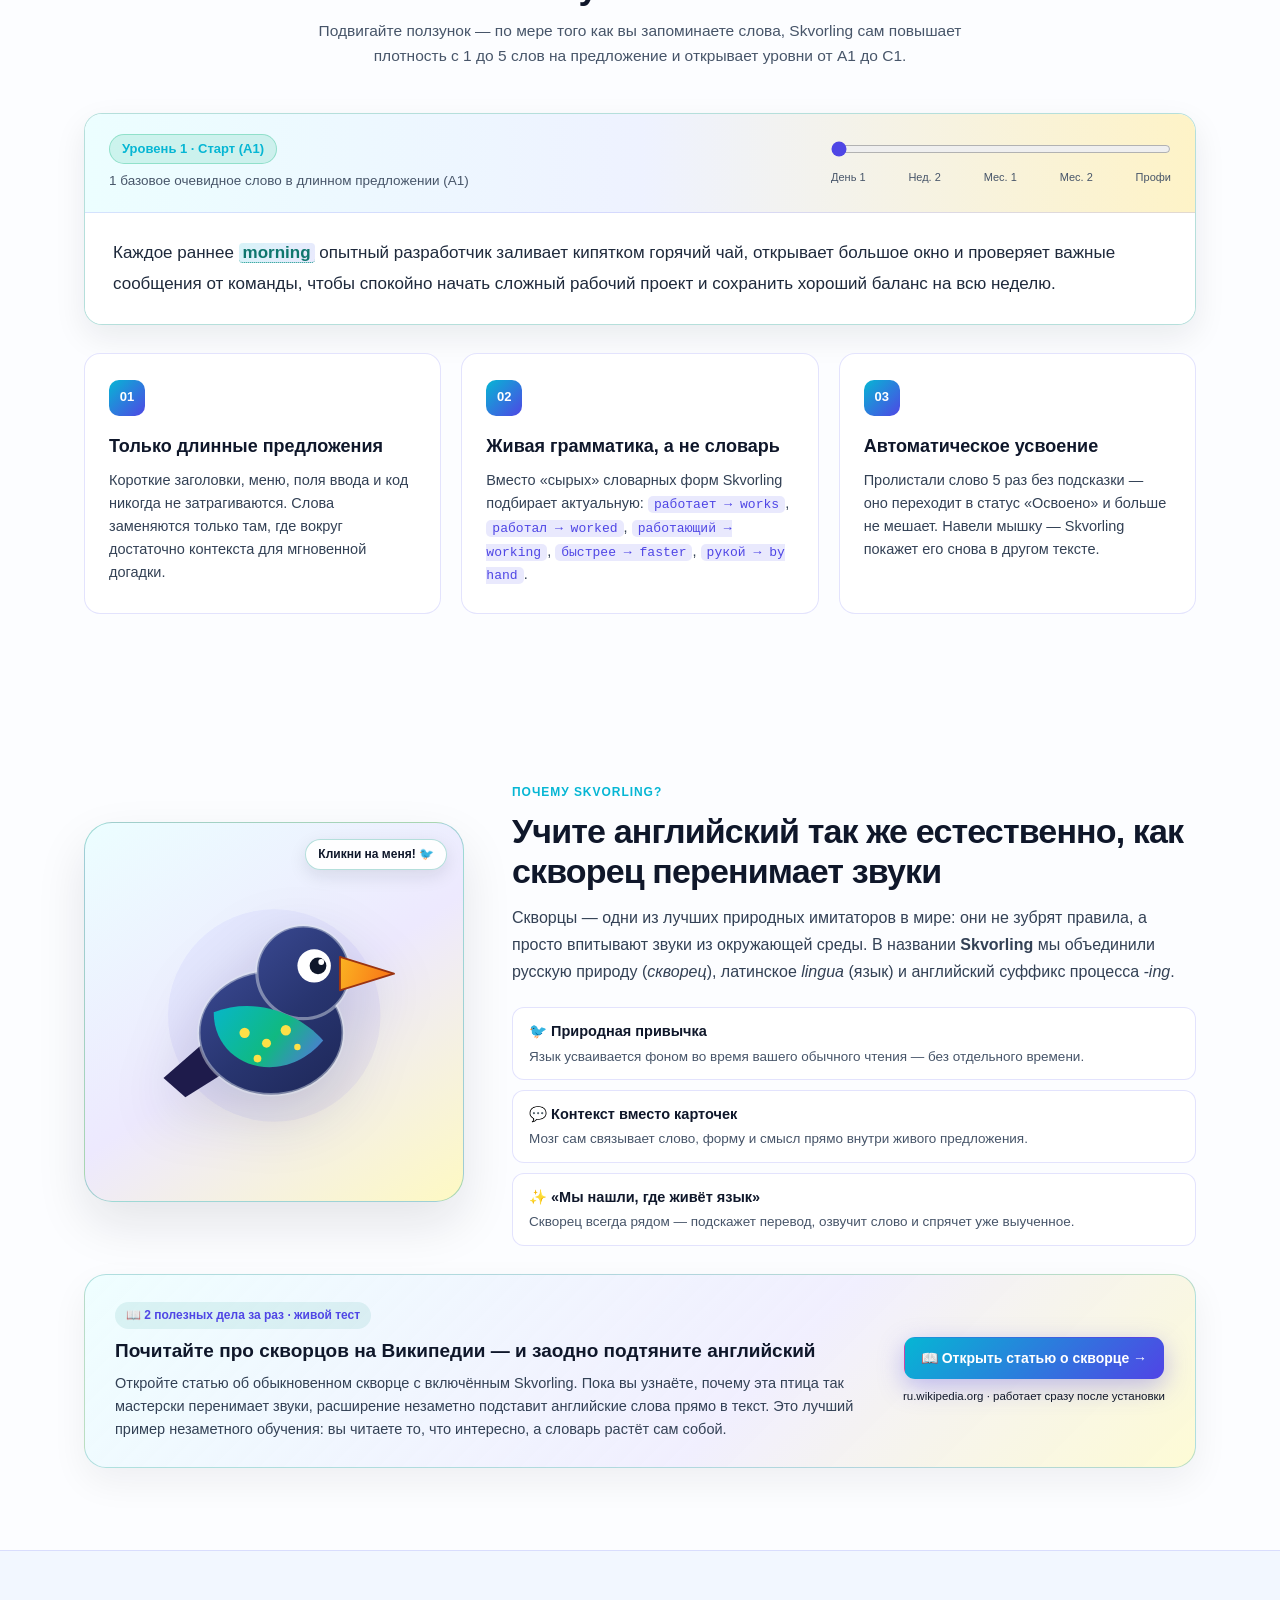
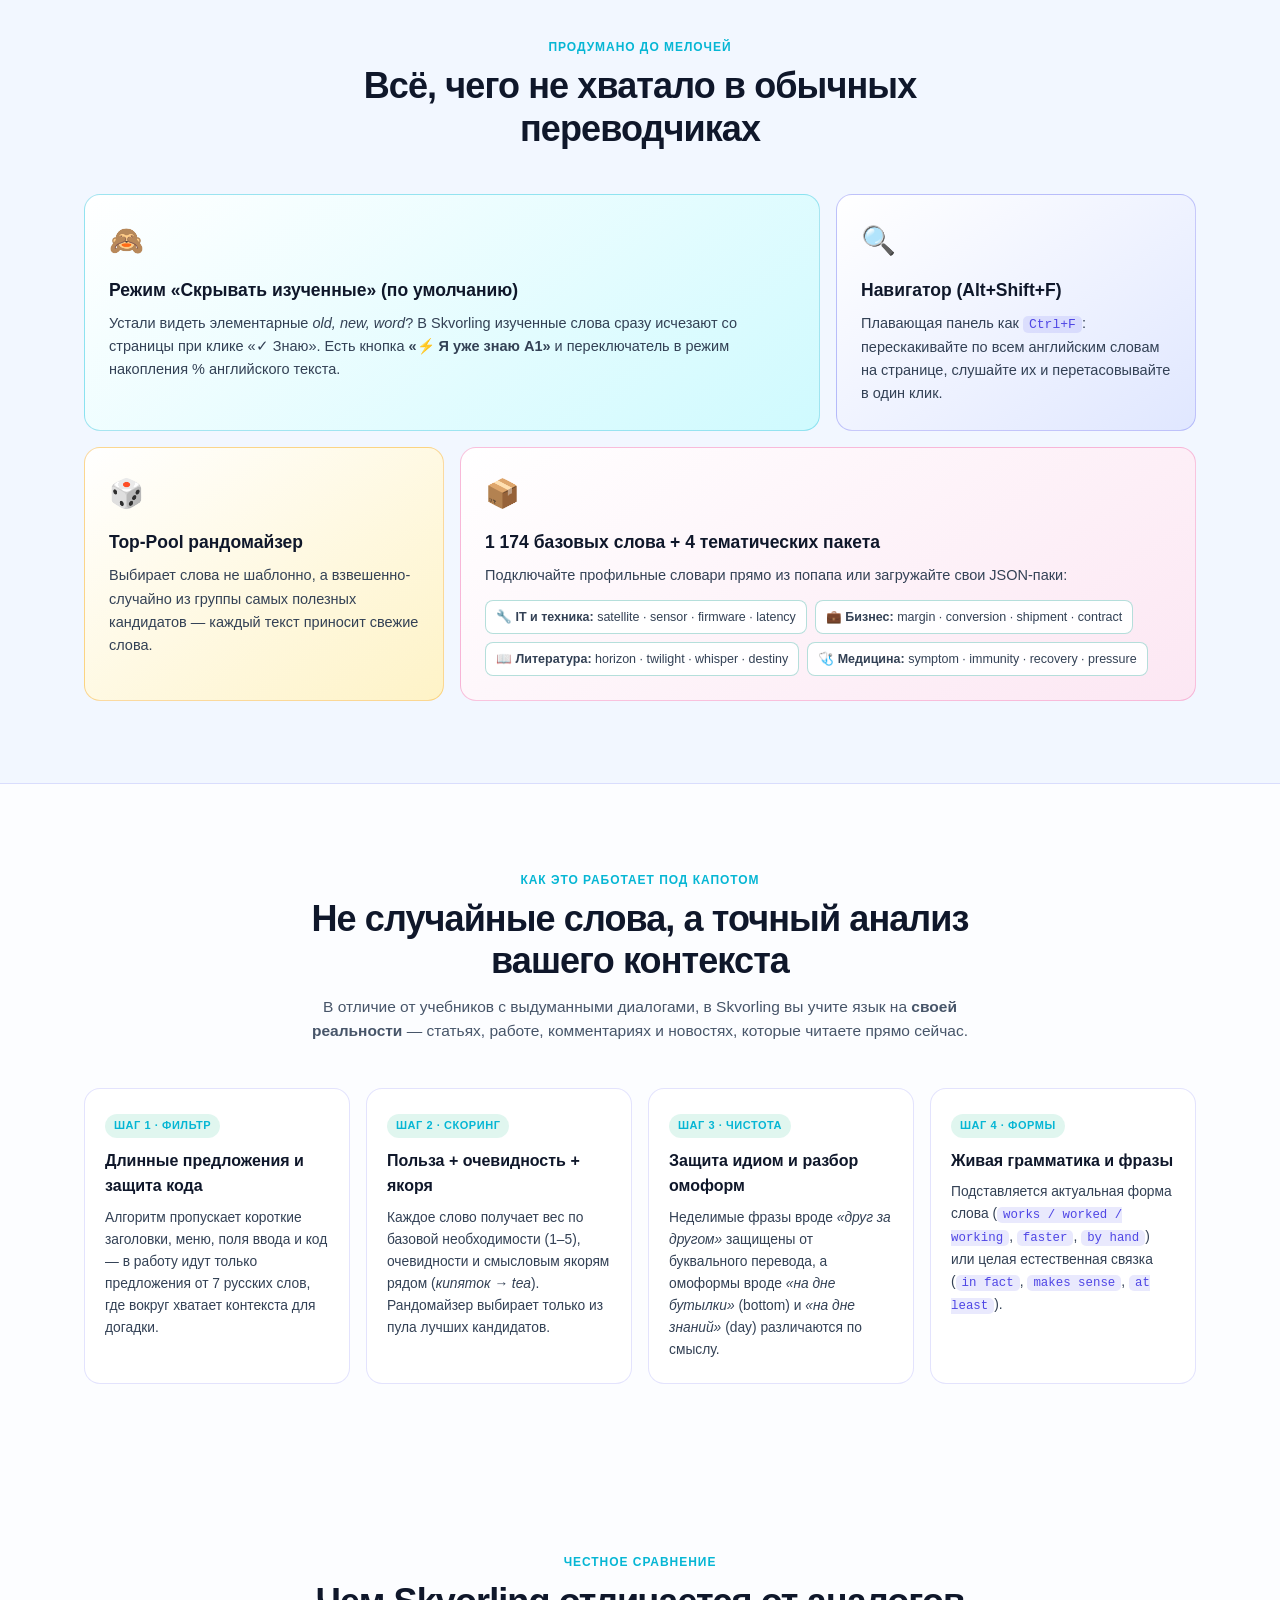
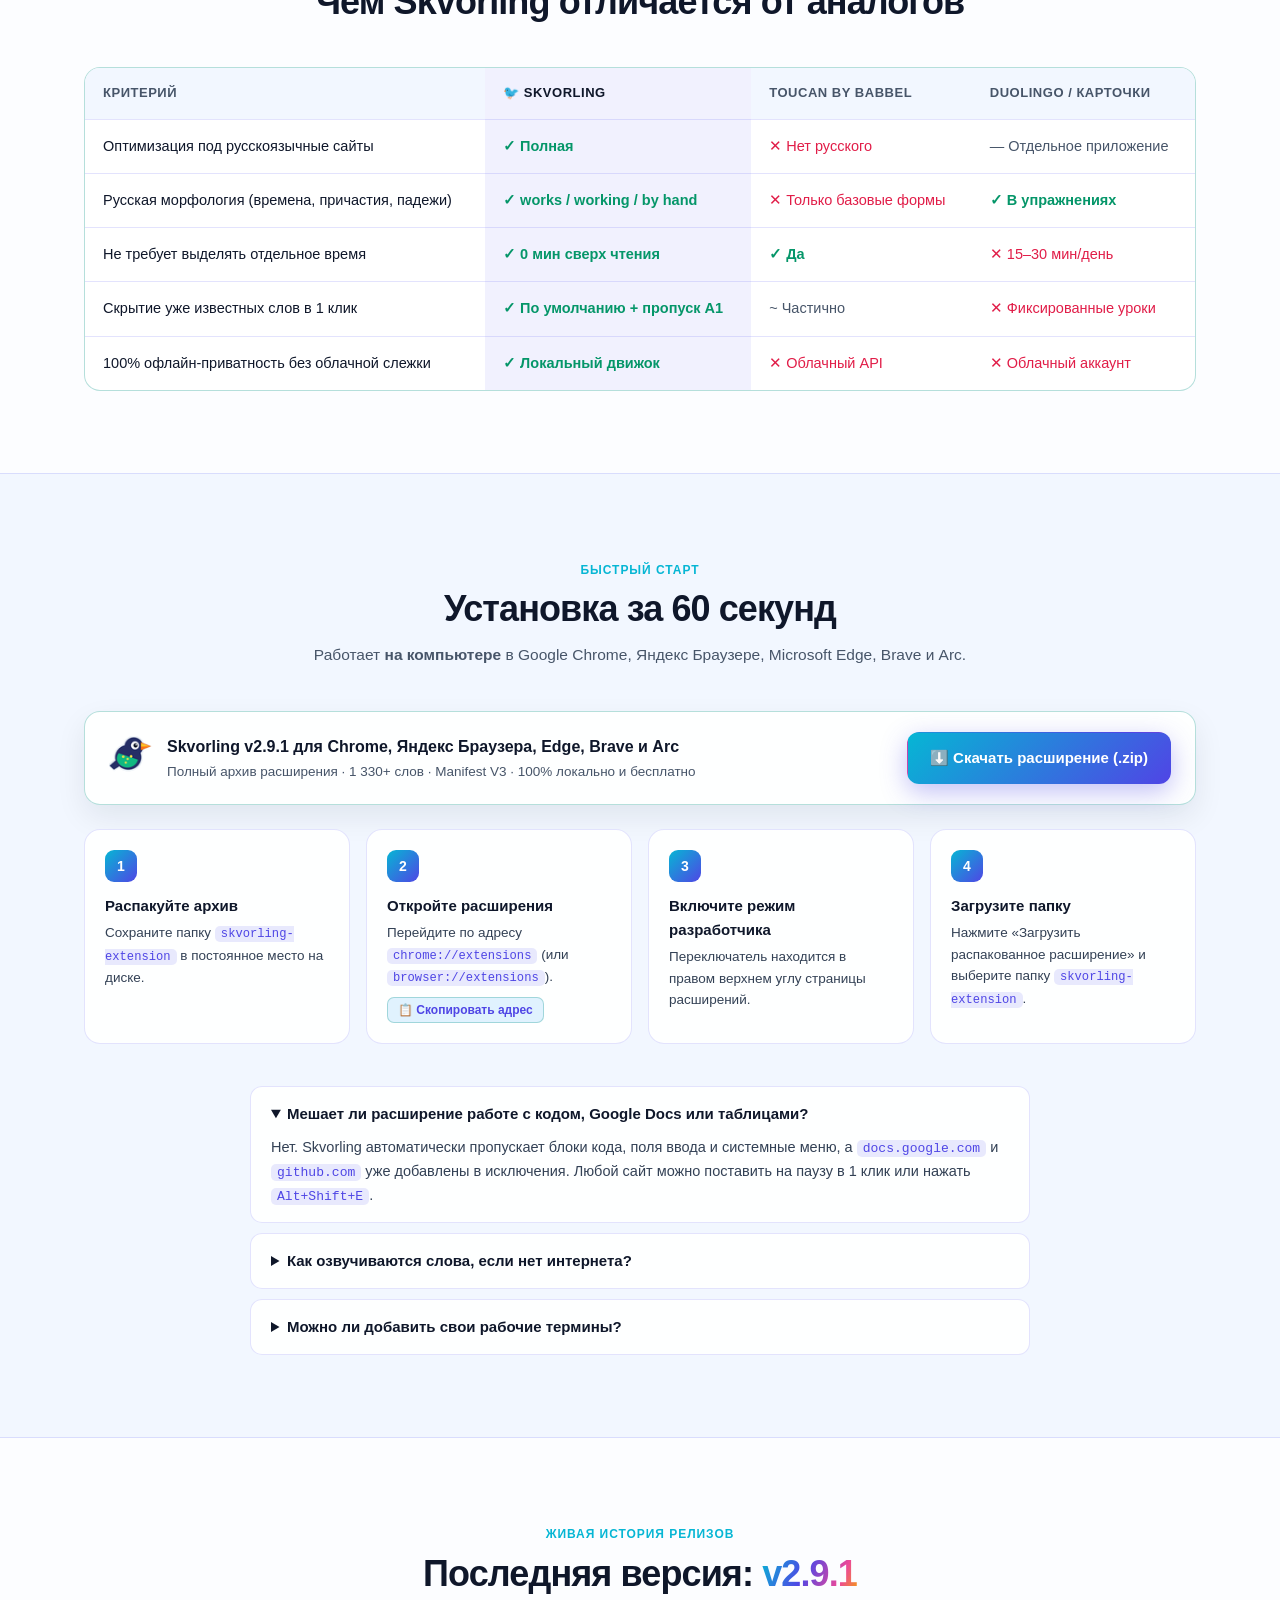
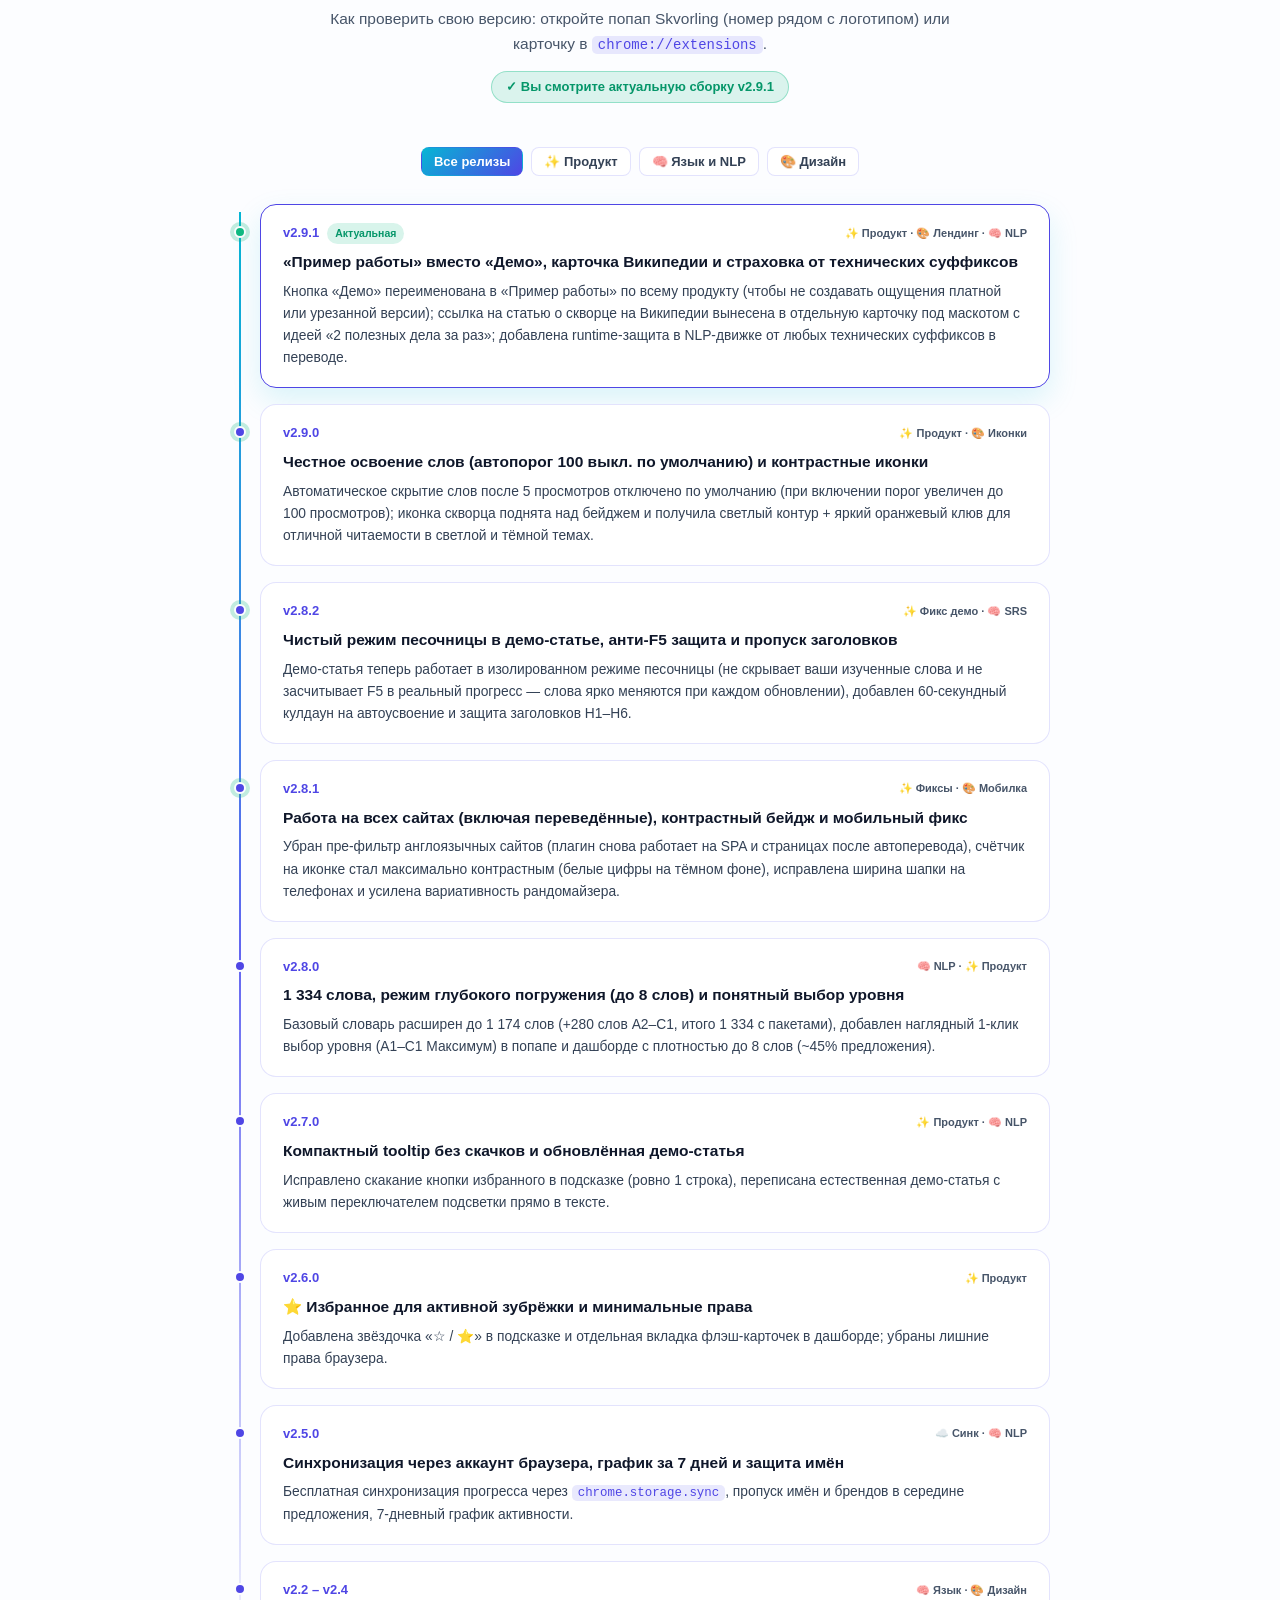
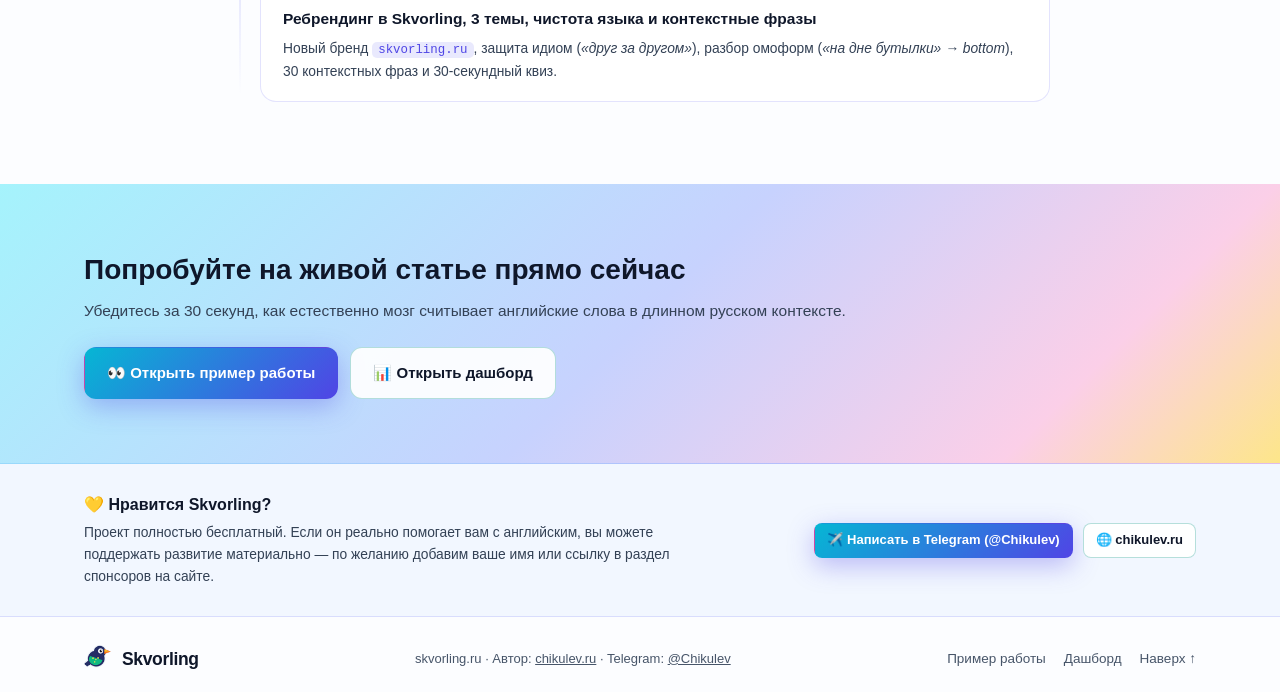
==== commit 332d8388: "Add files via upload" ====
--- a/index.html
+++ b/index.html
@@ -5,12 +5,6 @@
   <meta name="viewport" content="width=device-width, initial-scale=1.0">
   <title>Skvorling (Скворлинг) — Пассивный английский прямо в браузере</title>
   <meta name="description" content="Учите английский, просто читая привычные сайты. Умная контекстная подмена слов с учётом русской морфологии, времён и падежей.">
-  <link rel="icon" type="image/png" href="icons/icon48.png">
-  <meta property="og:title" content="Skvorling (Скворлинг) — Пассивный английский прямо в браузере">
-  <meta property="og:description" content="Учите английский, просто читая привычные сайты. 1 334 слова, русская морфология, времена и падежи — 100% бесплатно.">
-  <meta property="og:url" content="https://skvorling.ru">
-  <meta property="og:image" content="https://skvorling.ru/icons/icon128.png">
-  <meta property="og:type" content="website">
   <link rel="stylesheet" href="landing.css">
 </head>
 <body data-theme="colorful">
@@ -38,7 +32,7 @@
           <button type="button" data-theme="colorful" class="active" title="Красочная тема">🎨</button>
           <button type="button" data-theme="dark" title="Тёмная тема">🌙</button>
         </div>
-        <a href="demo/demo.html" class="btn btn-ghost">🧪 Демо</a>
+        <a href="demo/demo.html" class="btn btn-ghost">👀 Пример</a>
         <a href="#install" class="btn btn-primary">Установить</a>
       </div>
     </div>
@@ -68,7 +62,7 @@
         </p>
         <div class="hero-cta">
           <a href="#install" class="btn btn-primary btn-lg">Установить за 60 секунд →</a>
-          <a href="demo/demo.html" class="btn btn-secondary btn-lg">🧪 Открыть демо-статью</a>
+          <a href="demo/demo.html" class="btn btn-secondary btn-lg">👀 Пример работы</a>
         </div>
         <div class="hero-trust">
           <div class="trust-item"><strong>1 330+</strong><span>проверенных слов</span></div>
@@ -267,9 +261,6 @@
           <p class="mascot-lead">
             Скворцы — одни из лучших природных имитаторов в мире: они не зубрят правила, а просто впитывают звуки из окружающей среды. В названии <strong>Skvorling</strong> мы объединили русскую природу (<em>скворец</em>), латинское <em>lingua</em> (язык) и английский суффикс процесса <em>-ing</em>.
           </p>
-          <div style="margin-bottom: 18px;">
-            <a href="https://ru.wikipedia.org/wiki/%D0%9E%D0%B1%D1%8B%D0%BA%D0%BD%D0%BE%D0%B2%D0%B5%D0%BD%D0%BD%D1%8B%D0%B9_%D1%81%D0%BA%D0%B2%D0%BE%D1%80%D0%B5%D1%86" target="_blank" rel="noopener" class="btn btn-secondary btn-sm">📖 Статья о скворце на Википедии →</a>
-          </div>
           <div class="story-pills">
             <div class="story-pill">
               <strong>🐦 Природная привычка</strong>
@@ -284,6 +275,18 @@
               <span>Скворец всегда рядом — подскажет перевод, озвучит слово и спрячет уже выученное.</span>
             </div>
           </div>
+        </div>
+      </div>
+
+      <div class="wiki-callout glow-card">
+        <div class="wiki-callout-body">
+          <span class="wiki-callout-badge">📖 2 полезных дела за раз · живой тест</span>
+          <h3>Почитайте про скворцов на Википедии — и заодно подтяните английский</h3>
+          <p>Откройте статью об обыкновенном скворце с включённым Skvorling. Пока вы узнаёте, почему эта птица так мастерски перенимает звуки, расширение незаметно подставит английские слова прямо в текст. Это лучший пример незаметного обучения: вы читаете то, что интересно, а словарь растёт сам собой.</p>
+        </div>
+        <div class="wiki-callout-action">
+          <a href="https://ru.wikipedia.org/wiki/%D0%9E%D0%B1%D1%8B%D0%BA%D0%BD%D0%BE%D0%B2%D0%B5%D0%BD%D0%BD%D1%8B%D0%B9_%D1%81%D0%BA%D0%B2%D0%BE%D1%80%D0%B5%D1%86" target="_blank" rel="noopener" class="btn btn-primary">📖 Открыть статью о скворце →</a>
+          <span class="wiki-callout-hint">ru.wikipedia.org · работает сразу после установки</span>
         </div>
       </div>
     </div>
@@ -493,9 +496,9 @@
     <div class="container">
       <div class="section-head">
         <span class="section-eyebrow">Живая история релизов</span>
-        <h2>Последняя версия: <span class="gradient-text" data-skvorling-version>v2.9.0</span></h2>
+        <h2>Последняя версия: <span class="gradient-text" data-skvorling-version>v2.9.1</span></h2>
         <p>Как проверить свою версию: откройте попап Skvorling (номер рядом с логотипом) или карточку в <code>chrome://extensions</code>.</p>
-        <div class="ver-check-pill" id="verStatusBadge">✓ Вы смотрите актуальную сборку v2.9.0</div>
+        <div class="ver-check-pill" id="verStatusBadge">✓ Вы смотрите актуальную сборку v2.9.1</div>
       </div>
 
       <div class="cl-filters" id="clFilters">
@@ -506,10 +509,18 @@
       </div>
 
       <div class="timeline" id="clTimeline">
-        <div class="tl-item tl-latest" data-cats="product design">
+        <div class="tl-item tl-latest" data-cats="product design nlp">
           <div class="tl-dot pulse-dot"></div>
           <div class="tl-card glow-card">
-            <div class="cl-head"><span class="cl-ver">v2.9.0</span><span class="cl-tag">Актуальная</span><span class="tl-cat">✨ Продукт · 🎨 Иконки</span></div>
+            <div class="cl-head"><span class="cl-ver">v2.9.1</span><span class="cl-tag">Актуальная</span><span class="tl-cat">✨ Продукт · 🎨 Лендинг · 🧠 NLP</span></div>
+            <strong>«Пример работы» вместо «Демо», карточка Википедии и страховка от технических суффиксов</strong>
+            <p>Кнопка «Демо» переименована в «Пример работы» по всему продукту (чтобы не создавать ощущения платной или урезанной версии); ссылка на статью о скворце на Википедии вынесена в отдельную карточку под маскотом с идеей «2 полезных дела за раз»; добавлена runtime-защита в NLP-движке от любых технических суффиксов в переводе.</p>
+          </div>
+        </div>
+        <div class="tl-item" data-cats="product design">
+          <div class="tl-dot pulse-dot"></div>
+          <div class="tl-card glow-card">
+            <div class="cl-head"><span class="cl-ver">v2.9.0</span><span class="tl-cat">✨ Продукт · 🎨 Иконки</span></div>
             <strong>Честное освоение слов (автопорог 100 выкл. по умолчанию) и контрастные иконки</strong>
             <p>Автоматическое скрытие слов после 5 просмотров отключено по умолчанию (при включении порог увеличен до 100 просмотров); иконка скворца поднята над бейджем и получила светлый контур + яркий оранжевый клюв для отличной читаемости в светлой и тёмной темах.</p>
           </div>
@@ -582,8 +593,8 @@
         <p>Убедитесь за 30 секунд, как естественно мозг считывает английские слова в длинном русском контексте.</p>
       </div>
       <div class="cta-buttons">
-        <a href="demo/demo.html" class="btn btn-primary btn-lg">🧪 Открыть демо-статью</a>
-        <a href="./skvorling-extension.zip" download="skvorling-extension.zip" class="btn btn-secondary btn-lg">⬇️ Скачать .zip</a>
+        <a href="demo/demo.html" class="btn btn-primary btn-lg">👀 Открыть пример работы</a>
+        <a href="../dashboard/dashboard.html" class="btn btn-secondary btn-lg">📊 Открыть дашборд</a>
       </div>
     </div>
   </section>
@@ -611,8 +622,8 @@
       </a>
       <div class="footer-note">skvorling.ru · Автор: <a href="https://chikulev.ru" target="_blank" rel="noopener" style="color:inherit;text-decoration:underline;">chikulev.ru</a> · Telegram: <a href="https://t.me/Chikulev" target="_blank" rel="noopener" style="color:inherit;text-decoration:underline;">@Chikulev</a></div>
       <div class="footer-links">
-        <a href="demo/demo.html">Демо</a>
-        <a href="#install">Скачать</a>
+        <a href="demo/demo.html">Пример работы</a>
+        <a href="../dashboard/dashboard.html">Дашборд</a>
         <a href="#top">Наверх ↑</a>
       </div>
     </div>
--- a/landing.css
+++ b/landing.css
@@ -1171,3 +1171,82 @@
 .support-text strong { display: block; font-size: 16px; margin-bottom: 4px; }
 .support-text p { font-size: 13.8px; color: var(--text-soft); }
 .support-links { display: flex; gap: 10px; flex-wrap: wrap; }
+
+/* Wikipedia Starling Callout Card (below #mascot showcase) */
+.wiki-callout {
+  margin-top: 28px;
+  padding: 26px 30px;
+  border-radius: 22px;
+  background: var(--surface);
+  border: 1.5px solid var(--border-strong);
+  display: flex;
+  align-items: center;
+  justify-content: space-between;
+  gap: 28px;
+  box-shadow: 0 14px 36px rgba(15, 23, 42, 0.06);
+}
+body[data-theme="colorful"] .wiki-callout {
+  background: linear-gradient(135deg, rgba(236, 254, 255, 0.85) 0%, rgba(237, 233, 254, 0.72) 60%, rgba(254, 249, 195, 0.7) 100%);
+  border-color: rgba(13, 148, 136, 0.28);
+}
+body[data-theme="dark"] .wiki-callout {
+  background: linear-gradient(135deg, rgba(17, 25, 46, 0.96) 0%, rgba(30, 27, 75, 0.78) 100%);
+  border-color: rgba(148, 163, 184, 0.22);
+}
+.wiki-callout-body {
+  flex: 1;
+  min-width: 0;
+}
+.wiki-callout-badge {
+  display: inline-block;
+  font-size: 12px;
+  font-weight: 700;
+  color: var(--accent);
+  background: rgba(13, 148, 136, 0.10);
+  padding: 4px 11px;
+  border-radius: 999px;
+  margin-bottom: 10px;
+}
+body[data-theme="dark"] .wiki-callout-badge {
+  background: rgba(45, 212, 191, 0.14);
+}
+.wiki-callout-body h3 {
+  font-size: 19px;
+  font-weight: 800;
+  line-height: 1.3;
+  margin: 0 0 8px 0;
+  color: var(--text);
+}
+.wiki-callout-body p {
+  font-size: 14.5px;
+  line-height: 1.6;
+  color: var(--text-soft);
+  margin: 0;
+}
+.wiki-callout-action {
+  display: flex;
+  flex-direction: column;
+  align-items: center;
+  gap: 8px;
+  flex-shrink: 0;
+}
+.wiki-callout-hint {
+  font-size: 11.5px;
+  color: var(--text-muted);
+  text-align: center;
+}
+@media (max-width: 780px) {
+  .wiki-callout {
+    flex-direction: column;
+    align-items: flex-start;
+    padding: 20px;
+    gap: 16px;
+  }
+  .wiki-callout-action {
+    width: 100%;
+    align-items: stretch;
+  }
+  .wiki-callout-action .btn {
+    justify-content: center;
+  }
+}
